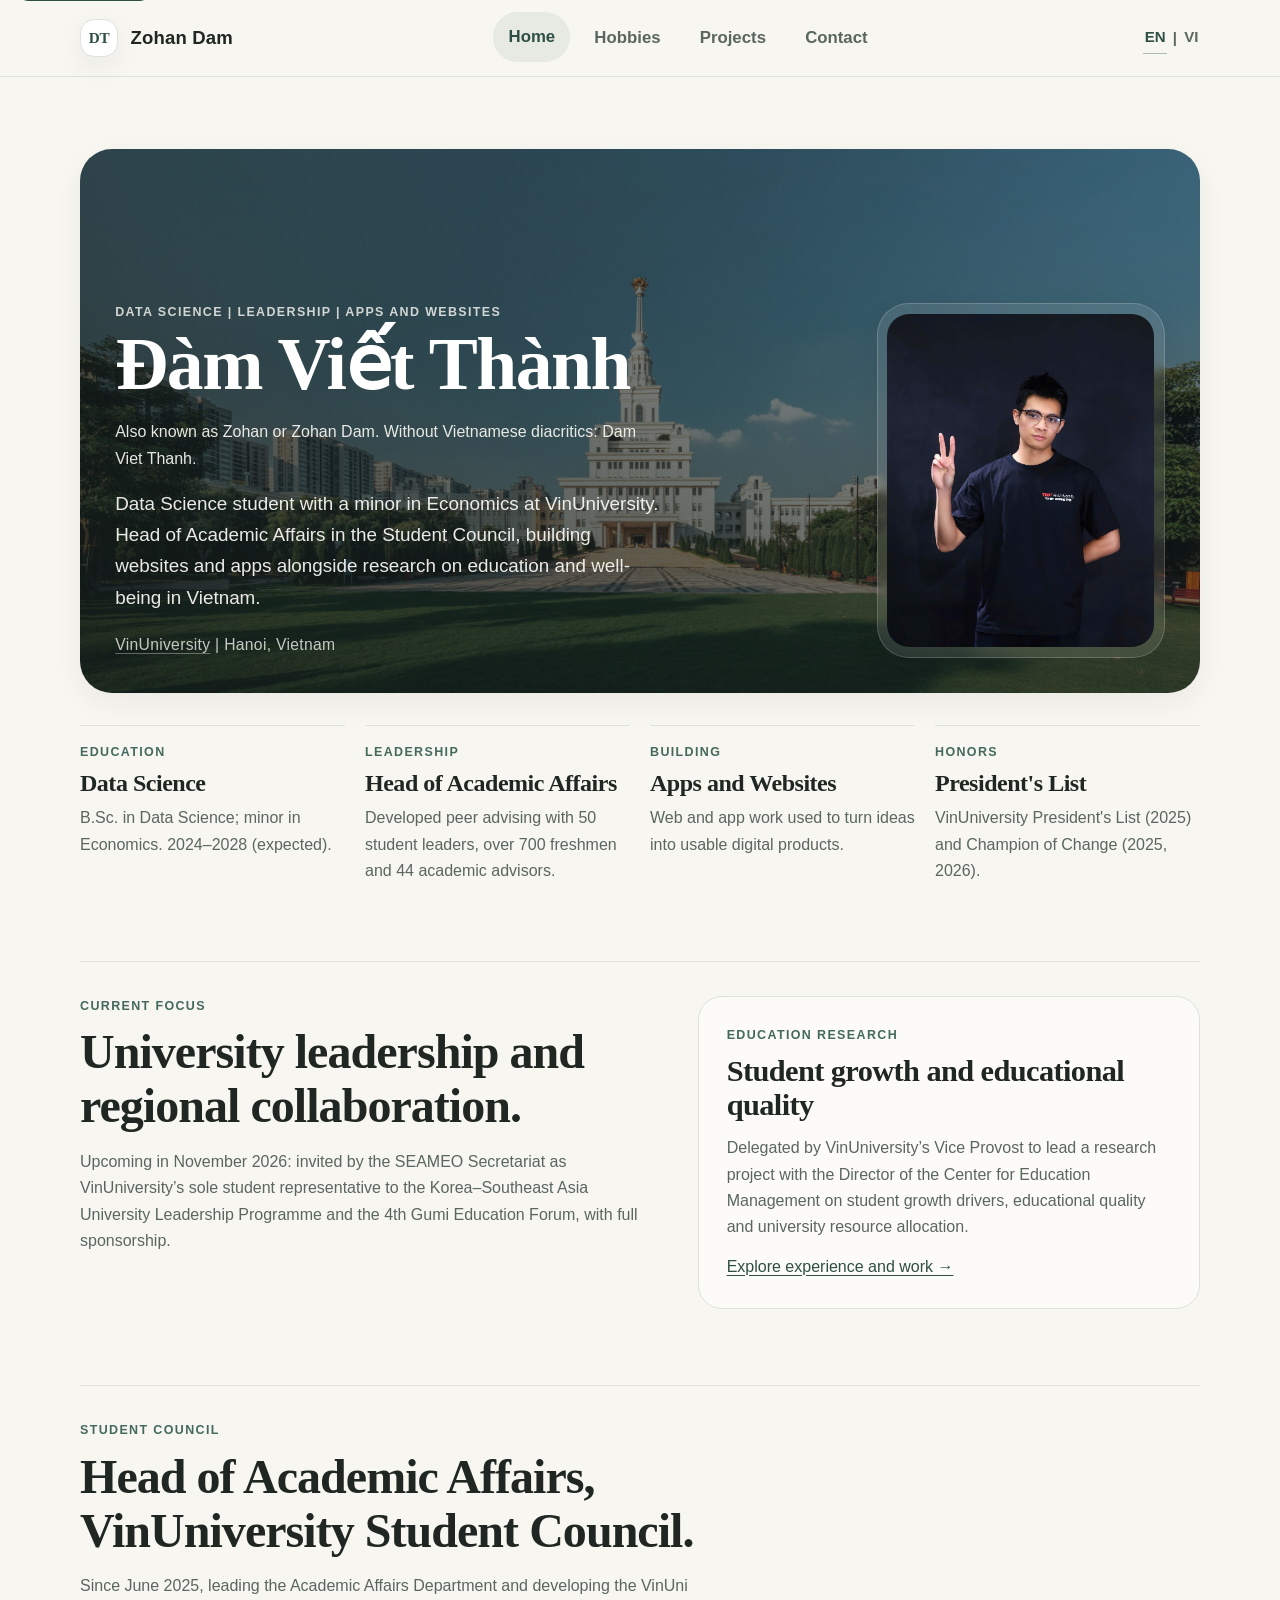
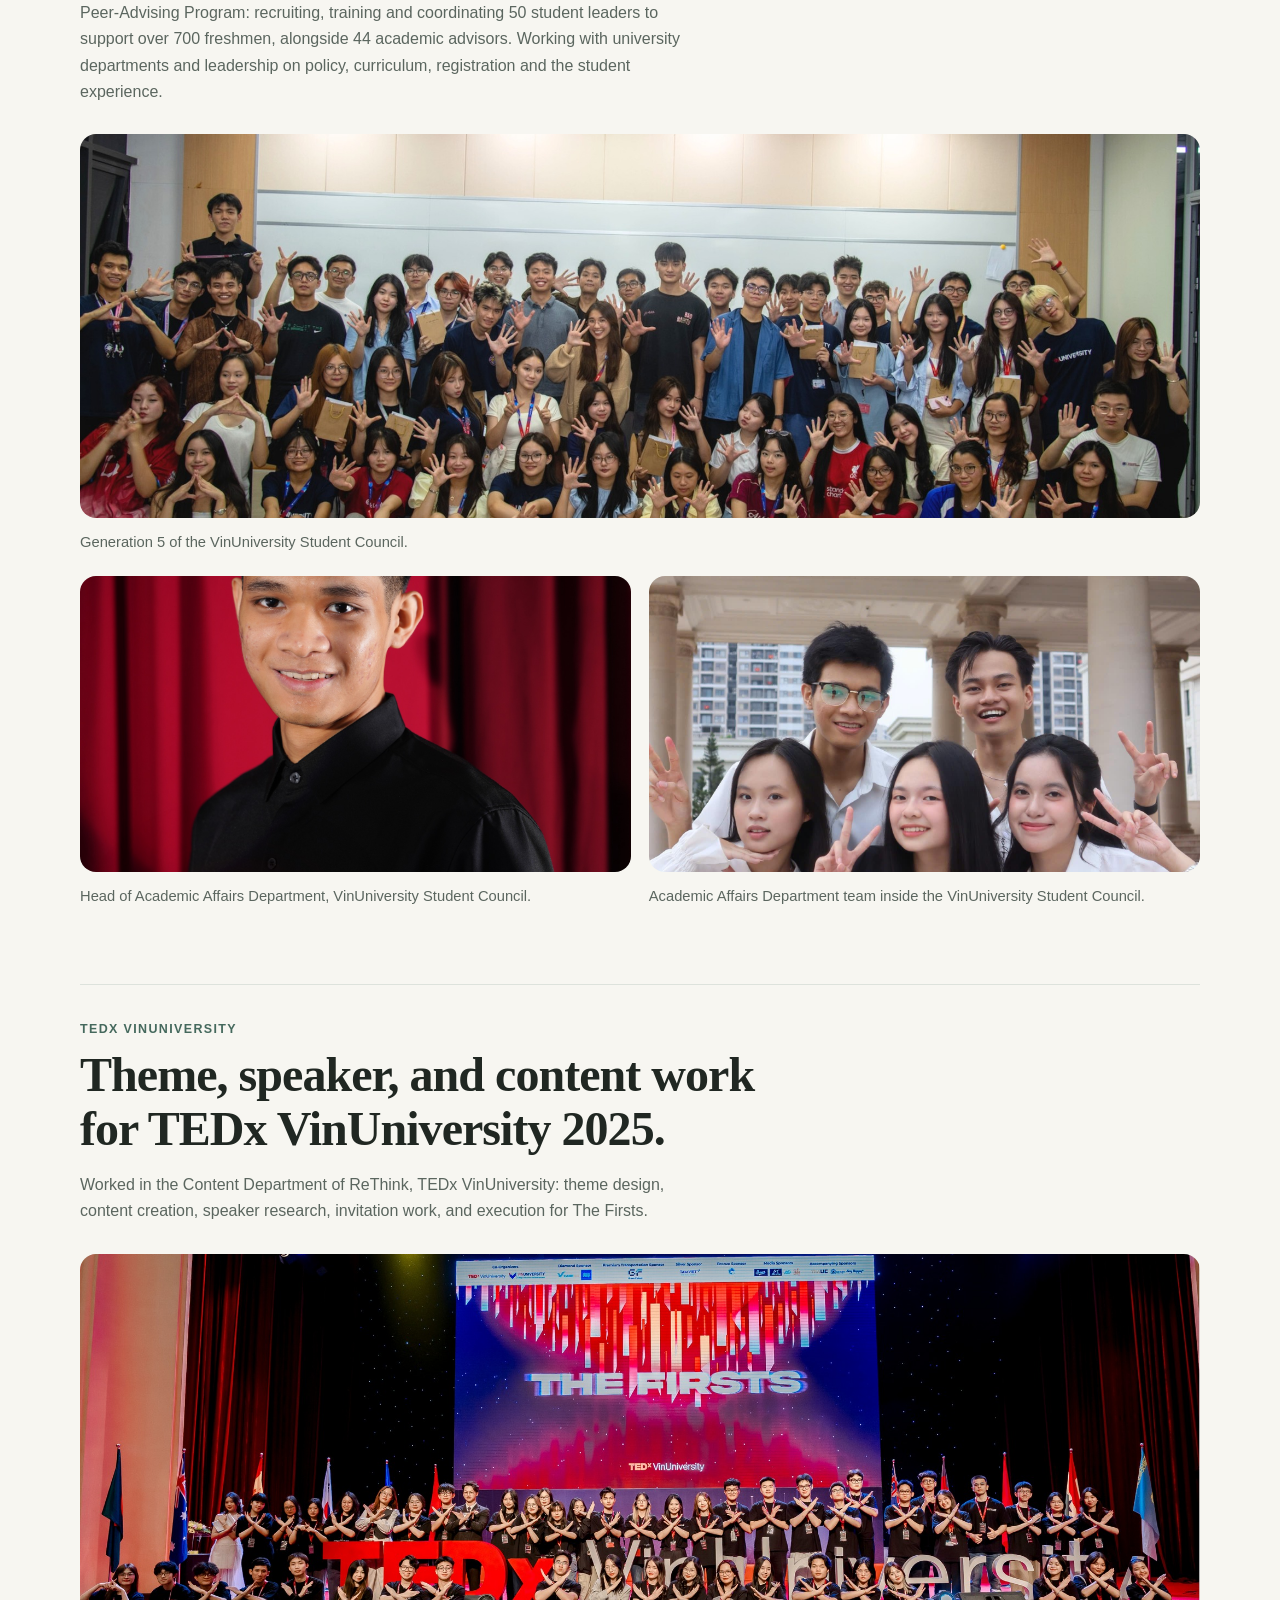
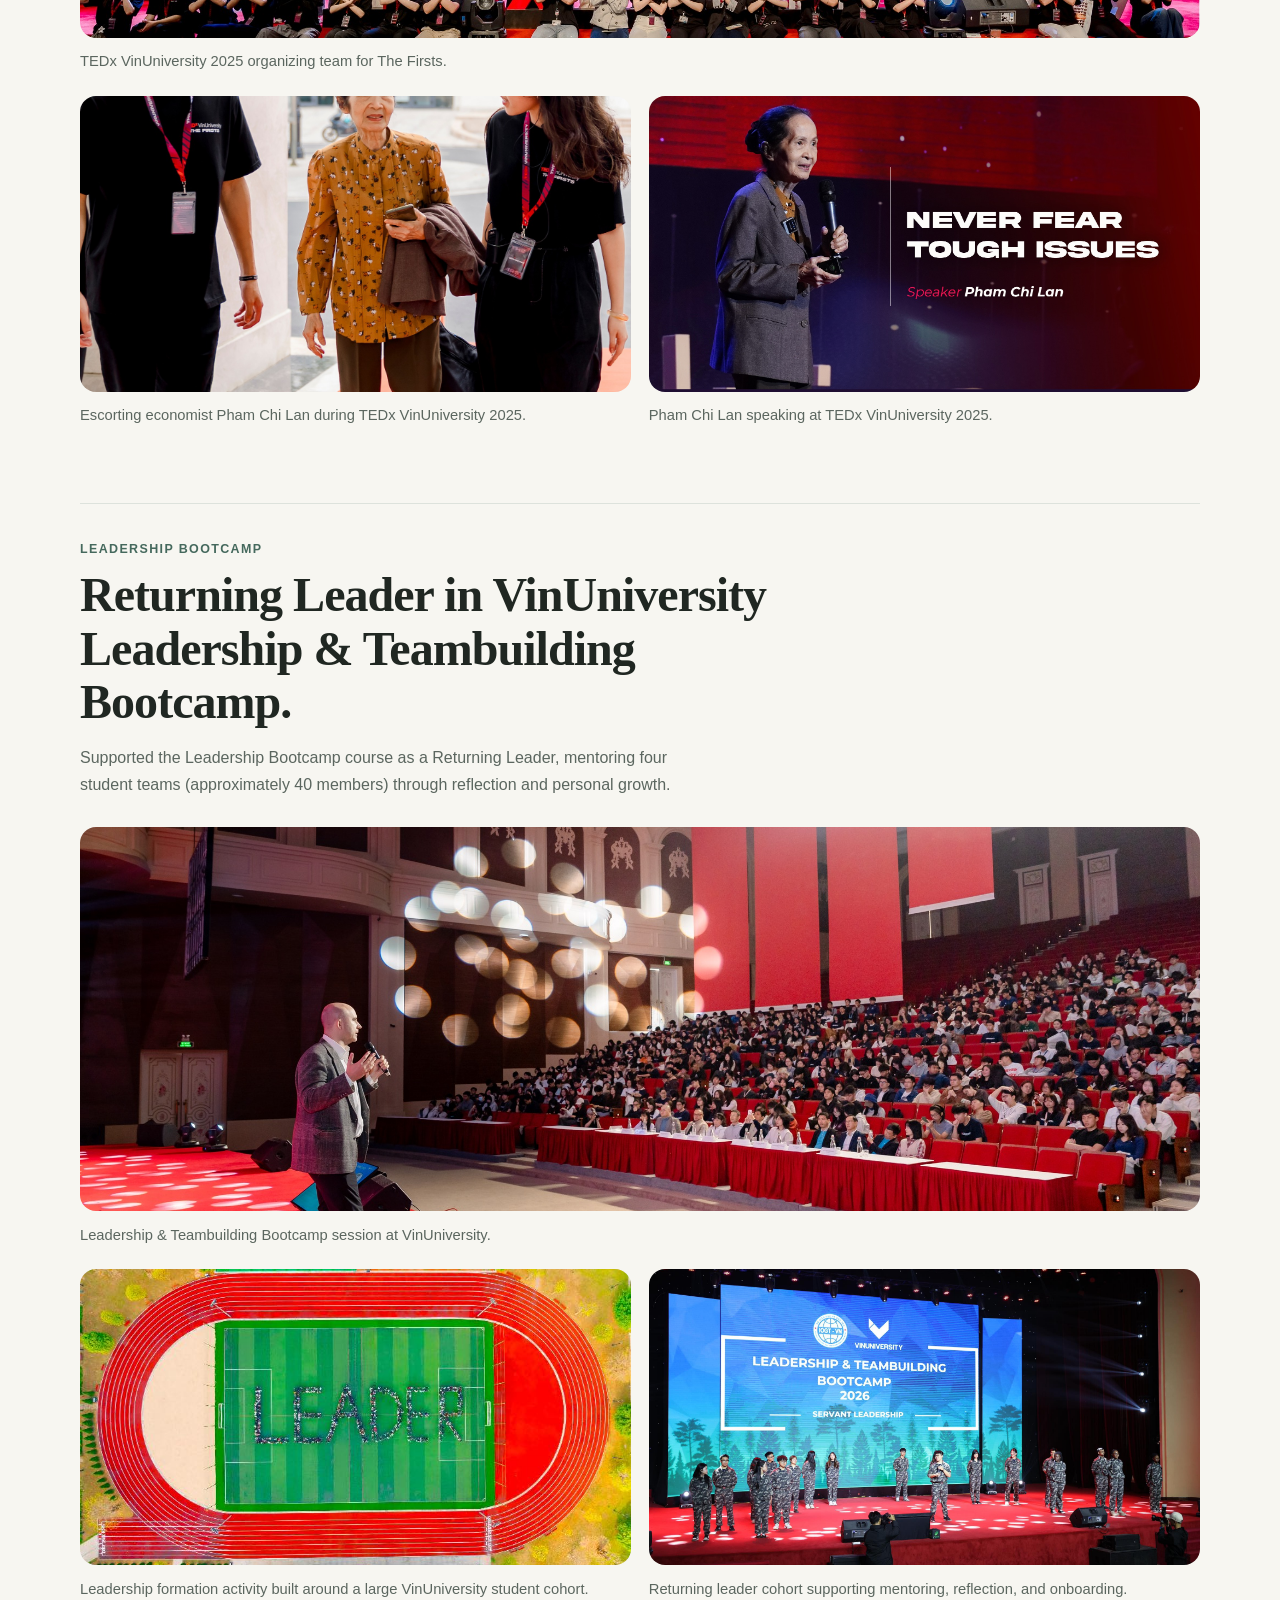
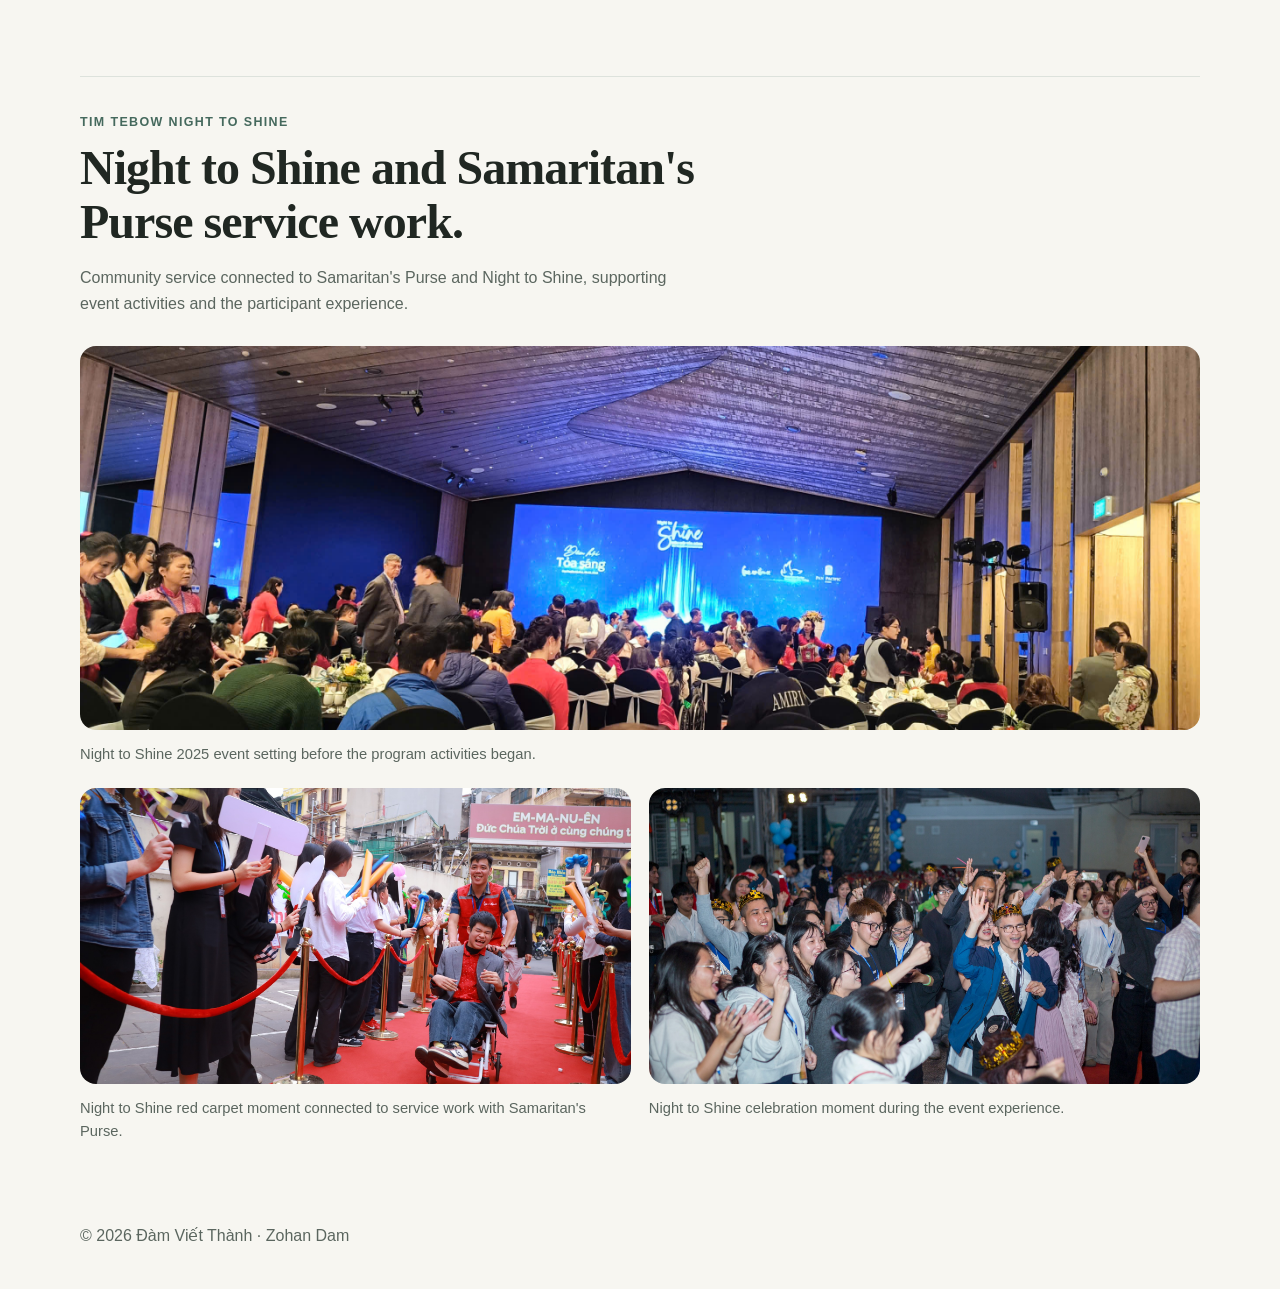
==== index.html @ bee215f2 "Remove mentorship and balance the current focus section" ====
<!DOCTYPE html>
<html lang="en">
<head>
  <meta charset="UTF-8">
  <meta name="viewport" content="width=device-width, initial-scale=1.0">
  <title>Đàm Viết Thành (Zohan Dam)</title>
  <meta name="description" content="Đàm Viết Thành (Dam Viet Thanh), also known as Zohan or Zohan Dam. Data Science student and Head of Academic Affairs at VinUniversity, Hanoi.">
  <meta name="theme-color" content="#f7f6f1">
  <link rel="canonical" href="https://damthanh.com/">
  <link rel="alternate" hreflang="en" href="https://damthanh.com/">
  <link rel="alternate" hreflang="vi" href="https://damthanh.com/index-vi.html">
  <link rel="alternate" hreflang="x-default" href="https://damthanh.com/">
  <meta property="og:type" content="website">
  <meta property="og:site_name" content="Đàm Viết Thành (Zohan Dam)">
  <meta property="og:title" content="Đàm Viết Thành (Zohan Dam)">
  <meta property="og:description" content="Đàm Viết Thành (Dam Viet Thanh), also known as Zohan or Zohan Dam. Data Science student and Head of Academic Affairs at VinUniversity, Hanoi.">
  <meta property="og:url" content="https://damthanh.com/">
  <meta property="og:locale" content="en_US">
  <meta property="og:locale:alternate" content="vi_VN">
  <meta property="og:image" content="https://damthanh.com/images/profile.jpg">
  <meta property="og:image:alt" content="Đàm Viết Thành (Zohan Dam)">
  <meta name="twitter:card" content="summary">
  <meta name="twitter:title" content="Đàm Viết Thành (Zohan Dam)">
  <meta name="twitter:description" content="Đàm Viết Thành (Dam Viet Thanh), also known as Zohan or Zohan Dam. Data Science student and Head of Academic Affairs at VinUniversity, Hanoi.">
  <meta name="twitter:image" content="https://damthanh.com/images/profile.jpg">
  <link rel="stylesheet" href="css/style.css">
  <script type="application/ld+json">
{
  "@context": "https://schema.org",
  "@graph": [
    {
      "@type": "Person",
      "@id": "https://damthanh.com/#person",
      "name": "Đàm Viết Thành",
      "alternateName": [
        "Dam Viet Thanh",
        "Zohan",
        "Zohan Dam"
      ],
      "url": "https://damthanh.com/",
      "image": "https://damthanh.com/images/profile.jpg",
      "description": "Data Science student with a minor in Economics and Head of Academic Affairs in the VinUniversity Student Council.",
      "affiliation": {
        "@type": "CollegeOrUniversity",
        "name": "VinUniversity",
        "url": "https://vinuni.edu.vn/"
      },
      "sameAs": [
        "https://github.com/ZohanDam"
      ]
    },
    {
      "@type": "WebSite",
      "@id": "https://damthanh.com/#website",
      "url": "https://damthanh.com/",
      "name": "Đàm Viết Thành",
      "alternateName": [
        "Zohan Dam",
        "Zohan",
        "Dam Viet Thanh"
      ],
      "inLanguage": [
        "en",
        "vi"
      ],
      "publisher": {
        "@id": "https://damthanh.com/#person"
      }
    },
    {
      "@type": "ProfilePage",
      "@id": "https://damthanh.com/#profile",
      "url": "https://damthanh.com/",
      "name": "Đàm Viết Thành (Zohan Dam)",
      "inLanguage": "en",
      "isPartOf": {
        "@id": "https://damthanh.com/#website"
      },
      "mainEntity": {
        "@id": "https://damthanh.com/#person"
      }
    }
  ]
}
  </script>
</head>
<body>
  <a class="skip-link" href="#main">Skip to content</a>

  <header class="site-header">
    <nav class="nav" aria-label="Primary">
      <a class="brand" href="index.html" aria-label="Đàm Viết Thành home">
        <span class="brand-mark">DT</span>
        <span class="brand-text">Zohan Dam</span>
      </a>

      <button class="nav-toggle" type="button" aria-expanded="false" aria-controls="nav-links">
        Menu
      </button>

      <div class="nav-links" id="nav-links">
        <a href="index.html">Home</a>
        <a href="hobbies.html">Hobbies</a>
        <a href="projects.html">Projects</a>
        <a href="contact.html">Contact</a>
      </div>

      <div class="nav-lang" aria-label="Language switch">
        <a class="is-active" href="index.html" aria-current="page">EN</a>
        <span>|</span>
        <a href="index-vi.html">VI</a>
      </div>
    </nav>
  </header>

  <main id="main" class="page-shell">
    <section class="hero hero-stage reveal">
      <div class="hero-panel">
        <p class="eyebrow">Data Science | Leadership | Apps and Websites</p>
        <h1>Đàm Viết Thành</h1>
        <p class="hero-alias">Also known as Zohan or Zohan Dam. Without Vietnamese diacritics: Dam Viet Thanh.</p>
        <p class="hero-subtitle">
          Data Science student with a minor in Economics at VinUniversity.
          Head of Academic Affairs in the Student Council, building websites
          and apps alongside research on education and well-being in Vietnam.
        </p>
        <p class="hero-meta"><a href="https://vinuni.edu.vn/vi/trang-chu/" target="_blank" rel="noopener noreferrer">VinUniversity</a> | Hanoi, Vietnam</p>
      </div>

      <div class="hero-aside">
        <figure class="portrait-frame portrait-frame-hero">
          <img src="images/profile.jpg" alt="Portrait of Đàm Viết Thành in front of a dark background.">
        </figure>
      </div>
    </section>

    <section class="summary-strip reveal" aria-label="Profile summary">
      <article class="summary-item">
        <p class="card-label">Education</p>
        <h2>Data Science</h2>
        <p>B.Sc. in Data Science; minor in Economics. 2024–2028 (expected).</p>
      </article>

      <article class="summary-item">
        <p class="card-label">Leadership</p>
        <h2>Head of Academic Affairs</h2>
        <p>Developed peer advising with 50 student leaders, over 700 freshmen and 44 academic advisors.</p>
      </article>

      <article class="summary-item">
        <p class="card-label">Building</p>
        <h2>Apps and Websites</h2>
        <p>Web and app work used to turn ideas into usable digital products.</p>
      </article>

      <article class="summary-item">
        <p class="card-label">Honors</p>
        <h2>President's List</h2>
        <p>VinUniversity President's List (2025) and Champion of Change (2025, 2026).</p>
      </article>
    </section>


    <section class="story-section focus-section reveal" aria-labelledby="current-focus">
      <div class="section-heading">
        <p class="eyebrow">Current focus</p>
        <h2 id="current-focus">University leadership and regional collaboration.</h2>
        <p class="section-copy">Upcoming in November 2026: invited by the SEAMEO Secretariat as VinUniversity’s sole student representative to the Korea–Southeast Asia University Leadership Programme and the 4th Gumi Education Forum, with full sponsorship.</p>
      </div>
      <article class="detail-card focus-research">
        <p class="card-label">Education research</p>
        <h3>Student growth and educational quality</h3>
        <p>Delegated by VinUniversity’s Vice Provost to lead a research project with the Director of the Center for Education Management on student growth drivers, educational quality and university resource allocation.</p>
        <p><a class="text-link" href="projects.html">Explore experience and work →</a></p>
      </article>
    </section>

    <section class="story-section story-section-student-council reveal">
      <div class="section-heading">
        <p class="eyebrow">Student Council</p>
        <h2>Head of Academic Affairs, VinUniversity Student Council.</h2>
        <p class="section-copy">
          Since June 2025, leading the Academic Affairs Department and developing
          the VinUni Peer-Advising Program: recruiting, training and coordinating
          50 student leaders to support over 700 freshmen, alongside 44 academic
          advisors. Working with university departments and leadership on policy,
          curriculum, registration and the student experience.
        </p>
      </div>

      <div class="media-grid">
        <figure class="media-card media-card-wide">
          <img src="images/full-sc.jpg" alt="VinUniversity Student Council group photo.">
          <figcaption>Generation 5 of the VinUniversity Student Council.</figcaption>
        </figure>

        <figure class="media-card">
          <img src="images/head-of-aa.jpg" alt="Portrait of Đàm Viết Thành as Head of Academic Affairs.">
          <figcaption>Head of Academic Affairs Department, VinUniversity Student Council.</figcaption>
        </figure>

        <figure class="media-card">
          <img src="images/aad-full-dept.jfif" alt="Academic Affairs Department group photo.">
          <figcaption>Academic Affairs Department team inside the VinUniversity Student Council.</figcaption>
        </figure>
      </div>
    </section>

    <section class="story-section story-section-tedx reveal">
      <div class="section-heading">
        <p class="eyebrow">TEDx VinUniversity</p>
        <h2>Theme, speaker, and content work for TEDx VinUniversity 2025.</h2>
        <p class="section-copy">
          Worked in the Content Department of ReThink, TEDx VinUniversity:
          theme design, content creation, speaker research, invitation work,
          and execution for The Firsts.
        </p>
      </div>

      <div class="media-grid">
        <figure class="media-card media-card-wide">
          <img src="images/full-tedx.jpg" alt="TEDx VinUniversity team on stage.">
          <figcaption>TEDx VinUniversity 2025 organizing team for The Firsts.</figcaption>
        </figure>

        <figure class="media-card media-card-tall">
          <img src="images/escort-pham-chi-lan.jpg" alt="Đàm Viết Thành escorting Madam Pham Chi Lan at TEDx VinUniversity.">
          <figcaption>Escorting economist Pham Chi Lan during TEDx VinUniversity 2025.</figcaption>
        </figure>

        <figure class="media-card">
          <img src="images/pham-chi-lan-stage.jpg" alt="Pham Chi Lan speaking on the TEDx VinUniversity stage.">
          <figcaption>Pham Chi Lan speaking at TEDx VinUniversity 2025.</figcaption>
        </figure>
      </div>
    </section>

    <section class="story-section story-section-bootcamp reveal">
      <div class="section-heading">
        <p class="eyebrow">Leadership Bootcamp</p>
        <h2>Returning Leader in VinUniversity Leadership &amp; Teambuilding Bootcamp.</h2>
        <p class="section-copy">
          Supported the Leadership Bootcamp course as a Returning Leader,
          mentoring four student teams (approximately 40 members) through reflection and personal growth.
        </p>
      </div>

      <div class="media-grid">
        <figure class="media-card media-card-wide">
          <img src="images/leadership-bootcamp-auditorium.jpg" alt="Leadership Bootcamp auditorium session at VinUniversity.">
          <figcaption>Leadership &amp; Teambuilding Bootcamp session at VinUniversity.</figcaption>
        </figure>

        <figure class="media-card">
          <img src="images/leader-700-students.jpg" alt="Aerial image spelling leader on a field.">
          <figcaption>Leadership formation activity built around a large VinUniversity student cohort.</figcaption>
        </figure>

        <figure class="media-card">
          <img src="images/full-leader-ambassadors.jpg" alt="Leader ambassadors group photo.">
          <figcaption>Returning leader cohort supporting mentoring, reflection, and onboarding.</figcaption>
        </figure>
      </div>
    </section>

    <section class="story-section story-section-night-to-shine reveal">
      <div class="section-heading">
        <p class="eyebrow">Tim Tebow Night to Shine</p>
        <h2>Night to Shine and Samaritan's Purse service work.</h2>
        <p class="section-copy">
          Community service connected to Samaritan's Purse and Night to Shine,
          supporting event activities and the participant experience.
        </p>
      </div>

      <div class="media-grid">
        <figure class="media-card media-card-wide">
          <img src="images/night-to-shine-2025.jpg" alt="Night to Shine 2025 event hall and audience.">
          <figcaption>Night to Shine 2025 event setting before the program activities began.</figcaption>
        </figure>

        <figure class="media-card">
          <img src="images/night-to-shine-red-carpet.jpg" alt="Night to Shine red carpet moment.">
          <figcaption>Night to Shine red carpet moment connected to service work with Samaritan's Purse.</figcaption>
        </figure>

        <figure class="media-card">
          <img src="images/night-to-shine-dancing.jpg" alt="Night to Shine dancing moment.">
          <figcaption>Night to Shine celebration moment during the event experience.</figcaption>
        </figure>
      </div>
    </section>
  </main>

  <footer class="site-footer">
    <p>&copy; <span id="year"></span> Đàm Viết Thành · Zohan Dam</p>
  </footer>

  <script src="js/script.js"></script>
</body>
</html>
---- css/style.css ----
:root {
  --bg: #f7f6f1;
  --surface: #fcfbf7;
  --surface-strong: #ffffff;
  --text: #202722;
  --muted: #5b665f;
  --line: #dde2dc;
  --accent: #45695d;
  --accent-strong: #2f4f45;
  --shadow: 0 10px 28px rgba(26, 39, 33, 0.06);
  --radius: 1.1rem;
  --radius-large: 1.5rem;
  --max-width: 1120px;
}

*,
*::before,
*::after {
  box-sizing: border-box;
}

html {
  scroll-behavior: smooth;
}

body {
  margin: 0;
  background: var(--bg);
  color: var(--text);
  font-family: "Segoe UI", "Helvetica Neue", Arial, sans-serif;
  line-height: 1.65;
  text-rendering: optimizeLegibility;
}

img {
  display: block;
  max-width: 100%;
}

a {
  color: inherit;
  text-decoration: none;
}

button,
input,
textarea {
  font: inherit;
}

h1,
h2,
h3 {
  margin: 0;
  font-family: "Iowan Old Style", "Palatino Linotype", "Book Antiqua", Georgia, serif;
  font-weight: 600;
  letter-spacing: -0.02em;
  line-height: 1.12;
}

p {
  margin: 0;
}

.skip-link {
  position: absolute;
  top: -3rem;
  left: 1rem;
  z-index: 20;
  padding: 0.7rem 0.95rem;
  border-radius: 0.8rem;
  background: var(--accent-strong);
  color: #fff;
}

.skip-link:focus {
  top: 1rem;
}

.site-header {
  position: sticky;
  top: 0;
  z-index: 10;
  border-bottom: 1px solid rgba(221, 226, 220, 0.92);
  background: rgba(247, 246, 241, 0.92);
  backdrop-filter: blur(14px);
}

.nav {
  width: min(var(--max-width), calc(100% - 2rem));
  margin: 0 auto;
  min-height: 4.75rem;
  display: flex;
  align-items: center;
  justify-content: flex-start;
  gap: 0.75rem;
}

.brand {
  display: inline-flex;
  align-items: center;
  gap: 0.75rem;
  flex: 0 0 auto;
  min-width: 9.5rem;
}

.brand-mark {
  width: 2.4rem;
  height: 2.4rem;
  display: grid;
  place-items: center;
  border: 1px solid var(--line);
  border-radius: 0.9rem;
  background: var(--surface-strong);
  color: var(--accent-strong);
  font-family: "Iowan Old Style", Georgia, serif;
  font-size: 0.95rem;
  font-weight: 700;
  box-shadow: var(--shadow);
}

.brand-text {
  font-size: 1.16rem;
  font-weight: 650;
  letter-spacing: 0.01em;
}

.nav-toggle {
  display: none;
  padding: 0.7rem 0.95rem;
  border: 1px solid var(--line);
  border-radius: 0.9rem;
  background: var(--surface);
  color: var(--text);
}

.nav-links {
  display: flex;
  align-items: center;
  justify-content: center;
  gap: 0.55rem;
  flex: 1;
  width: 100%;
}

.nav-lang {
  display: inline-flex;
  align-items: center;
  gap: 0.35rem;
  flex: 0 0 auto;
  color: var(--muted);
  font-size: 0.94rem;
  font-weight: 600;
}

.nav-lang a {
  padding: 0.22rem 0.1rem;
  border-bottom: 1px solid transparent;
  transition: color 180ms ease, border-color 180ms ease;
}

.nav-lang a:hover,
.nav-lang a:focus-visible,
.nav-lang a.is-active {
  color: var(--accent-strong);
  border-color: rgba(69, 105, 93, 0.42);
}

.nav-links a {
  padding: 0.72rem 0.95rem;
  border-radius: 999px;
  color: var(--muted);
  font-size: 1.05rem;
  font-weight: 600;
  transition: color 180ms ease, background-color 180ms ease, transform 180ms ease;
}

.nav-links a:hover,
.nav-links a:focus-visible,
.nav-links a.is-active {
  color: var(--accent-strong);
  background: rgba(69, 105, 93, 0.09);
  transform: translateY(-1px);
}

.page-shell {
  width: min(var(--max-width), calc(100% - 2rem));
  margin: 0 auto;
  padding: 4.5rem 0 5rem;
}

.hero,
.page-intro,
.section,
.section-grid,
.detail-grid,
.project-stack,
.contact-layout {
  margin-top: 0;
}

.hero {
  max-width: 48rem;
}

.hero-stage {
  max-width: none;
  min-height: 34rem;
  display: grid;
  grid-template-columns: minmax(0, 1.15fr) minmax(220px, 0.6fr);
  align-items: end;
  gap: 2rem;
  padding: 2.2rem;
  border-radius: 2rem;
  overflow: hidden;
  background-image:
    linear-gradient(180deg, rgba(20, 29, 25, 0.24) 0%, rgba(20, 29, 25, 0.52) 100%),
    linear-gradient(90deg, rgba(20, 29, 25, 0.58) 0%, rgba(20, 29, 25, 0.34) 54%, rgba(20, 29, 25, 0.18) 100%),
    url("../images/vinuni-upfront.webp");
  background-size: cover;
  background-position: center center;
  box-shadow: var(--shadow);
}

.hero-panel {
  max-width: 38rem;
  color: #f7f7f2;
}

.hero-panel .eyebrow {
  color: rgba(247, 247, 242, 0.82);
}

.hero-stage h1 {
  color: #ffffff;
}

.hero-subtitle {
  margin-top: 1rem;
  max-width: 34rem;
  color: rgba(247, 247, 242, 0.94);
  font-size: 1.18rem;
  line-height: 1.65;
}

.hero-stage .lead {
  max-width: 32rem;
  color: rgba(247, 247, 242, 0.84);
}

.hero-meta {
  margin-top: 1.2rem;
  color: rgba(247, 247, 242, 0.78);
  font-size: 0.98rem;
  letter-spacing: 0.02em;
}

.hero-meta a {
  color: inherit;
  text-decoration: underline;
  text-decoration-color: rgba(247, 247, 242, 0.35);
  text-underline-offset: 0.16em;
}

.hero-meta a:hover,
.hero-meta a:focus-visible {
  text-decoration-color: rgba(247, 247, 242, 0.82);
}

.hero-aside {
  display: flex;
  justify-content: flex-end;
  align-items: end;
}

.portrait-frame {
  width: min(100%, 25rem);
  margin: 0;
  padding: 0.9rem;
  border: 1px solid var(--line);
  border-radius: 2rem;
  background: rgba(255, 255, 255, 0.72);
  box-shadow: var(--shadow);
}

.portrait-frame-hero {
  width: min(100%, 18rem);
  padding: 0.6rem;
  background: rgba(255, 255, 255, 0.1);
  border-color: rgba(255, 255, 255, 0.18);
  backdrop-filter: blur(6px);
}

.portrait-frame img {
  width: 100%;
  aspect-ratio: 4 / 5;
  object-fit: cover;
  object-position: center top;
  border-radius: 1.4rem;
}

.summary-strip {
  display: grid;
  grid-template-columns: repeat(auto-fit, minmax(220px, 1fr));
  gap: 1.25rem;
  margin-top: 2rem;
}

.summary-item {
  padding-top: 1rem;
  border-top: 1px solid var(--line);
}

.story-section {
  margin-top: 4.75rem;
  padding-top: 2.15rem;
  border-top: 1px solid var(--line);
}

.media-grid {
  display: grid;
  grid-template-columns: repeat(2, minmax(0, 1fr));
  gap: 1.4rem 1.1rem;
  margin-top: 1.8rem;
}

.media-card {
  grid-column: span 1;
  margin: 0;
}

.media-card-wide {
  grid-column: 1 / -1;
}

.media-card-tall {
  grid-column: span 1;
}

.media-card img {
  width: 100%;
  height: 18.5rem;
  object-fit: cover;
  object-position: center;
  border-radius: 1rem;
}

.media-card-wide img {
  height: 24rem;
}

.media-card-tall img {
  height: 18.5rem;
}

.media-card figcaption {
  padding: 0.8rem 0 0;
  color: var(--muted);
  font-size: 0.92rem;
  line-height: 1.55;
}

.summary-item h2 {
  margin-top: 0.45rem;
  font-size: clamp(1.2rem, 2vw, 1.5rem);
}

.summary-item p:last-child {
  margin-top: 0.55rem;
  color: var(--muted);
}

.eyebrow,
.card-label,
.project-type,
.project-year {
  font-size: 0.78rem;
  font-weight: 700;
  letter-spacing: 0.11em;
  text-transform: uppercase;
}

.eyebrow,
.card-label,
.project-type {
  color: var(--accent);
}

.hero h1,
.page-intro h1 {
  font-size: clamp(2.5rem, 6vw, 4.6rem);
}

.lead {
  margin-top: 1.3rem;
  max-width: 42rem;
  color: var(--muted);
  font-size: 1.08rem;
}

.button {
  display: inline-flex;
  align-items: center;
  justify-content: center;
  min-height: 3rem;
  padding: 0.8rem 1.15rem;
  border: 1px solid transparent;
  border-radius: 999px;
  background: var(--accent-strong);
  color: #fff;
  box-shadow: var(--shadow);
  transition: transform 180ms ease, opacity 180ms ease, background-color 180ms ease;
}

.button:hover,
.button:focus-visible {
  transform: translateY(-1px);
}

.button-secondary {
  border-color: var(--line);
  background: transparent;
  color: var(--text);
  box-shadow: none;
}

.section-grid,
.detail-grid,
.contact-layout {
  display: grid;
  grid-template-columns: repeat(3, minmax(0, 1fr));
  gap: 1rem;
  margin-top: 3rem;
}

.feature-card,
.detail-card,
.contact-card,
.statement-panel,
.project-card,
.contact-form {
  border: 0;
  border-top: 1px solid var(--line);
  border-radius: 0;
  background: transparent;
  box-shadow: none;
}

.feature-card,
.detail-card,
.contact-card,
.project-card {
  padding: 1.15rem 0 0;
}

.feature-card h2,
.statement-panel h2,
.detail-card h2,
.project-card h2,
.contact-card h2 {
  margin-top: 0.55rem;
  font-size: clamp(1.35rem, 3vw, 1.9rem);
}

.feature-card p:not(.card-label),
.detail-card p:not(.card-label),
.project-card p,
.contact-card p {
  margin-top: 0.8rem;
  color: var(--muted);
}

.section {
  margin-top: 3rem;
}

.section-heading {
  max-width: 44rem;
}

.section-heading h2 {
  margin-top: 0.55rem;
  font-size: clamp(1.9rem, 4vw, 3rem);
}

.section-copy {
  margin-top: 1rem;
  max-width: 38rem;
  color: var(--muted);
}

.detail-grid,
.contact-layout {
  grid-template-columns: repeat(2, minmax(0, 1fr));
}

.project-stack {
  display: grid;
  gap: 2rem;
  margin-top: 3rem;
}

.project-card {
  padding: 1.2rem 0 0;
}

.project-meta {
  display: flex;
  align-items: center;
  justify-content: space-between;
  gap: 1rem;
}

.project-year {
  color: var(--muted);
}

.contact-form {
  max-width: 42rem;
  padding: 1.2rem 0 0;
}

.form-row + .form-row {
  margin-top: 1rem;
}

.form-row label {
  display: block;
  margin-bottom: 0.45rem;
  font-weight: 600;
}

.form-row input,
.form-row textarea {
  width: 100%;
  padding: 0.9rem 1rem;
  border: 1px solid var(--line);
  border-radius: var(--radius);
  background: #fff;
  color: var(--muted);
}

.form-row input:disabled,
.form-row textarea:disabled,
.contact-form .button:disabled {
  cursor: not-allowed;
  opacity: 0.7;
}

.contact-form .button {
  margin-top: 1rem;
}

.site-footer {
  width: min(var(--max-width), calc(100% - 2rem));
  margin: 0 auto;
  padding: 0 0 2.5rem;
  color: var(--muted);
}

.reveal {
  opacity: 0;
  transform: translateY(18px);
  transition: opacity 480ms ease, transform 480ms ease;
}

.reveal.is-visible {
  opacity: 1;
  transform: translateY(0);
}

:focus-visible {
  outline: 2px solid rgba(69, 105, 93, 0.38);
  outline-offset: 3px;
}

@media (prefers-reduced-motion: reduce) {
  html {
    scroll-behavior: auto;
  }

  *,
  *::before,
  *::after {
    animation: none !important;
    transition: none !important;
  }

  .reveal {
    opacity: 1;
    transform: none;
  }
}

@media (max-width: 860px) {
  .nav {
    min-height: 4.4rem;
    flex-wrap: wrap;
    padding: 0.8rem 0;
  }

  .nav-toggle {
    display: inline-flex;
  }

  .nav-links {
    width: 100%;
    display: none;
    flex-direction: column;
    align-items: stretch;
    padding-bottom: 0.4rem;
  }

  .nav-links.is-open {
    display: flex;
  }

  .nav-links a {
    border-radius: 1rem;
  }

  .nav-lang {
    margin-left: auto;
  }

  .section-grid,
  .summary-strip,
  .media-grid,
  .detail-grid,
  .contact-layout {
    grid-template-columns: 1fr;
  }

  .media-card,
  .media-card-wide,
  .media-card-tall {
    grid-column: 1 / -1;
  }

}

@media (max-width: 640px) {
  .page-shell {
    padding-top: 3.25rem;
  }

  .hero h1,
  .page-intro h1 {
    font-size: clamp(2.2rem, 11vw, 3.4rem);
  }

  .hero-stage {
    grid-template-columns: 1fr;
    min-height: auto;
    gap: 1.5rem;
    padding: 1.35rem;
    border-radius: 1.5rem;
  }

  .hero-aside {
    justify-content: flex-start;
  }

  .portrait-frame-hero {
    width: min(100%, 12.5rem);
  }

  .lead {
    font-size: 1rem;
  }

  .feature-card,
  .detail-card,
  .contact-card,
  .project-card,
  .contact-form {
    padding: 1rem 0 0;
  }
}

/* Profile identity and CV details. */
.hero-alias {
  margin-top: 0.9rem;
  max-width: 34rem;
  color: rgba(247, 247, 242, 0.92);
  font-size: 1rem;
}

.detail-card h3 {
  margin-top: 0.55rem;
  font-size: clamp(1.35rem, 3vw, 1.9rem);
}

.focus-section {
  display: grid;
  grid-template-columns: minmax(0, 1.15fr) minmax(0, 1fr);
  align-items: start;
  gap: 2.5rem;
}

.focus-research {
  padding: 1.75rem;
  border: 1px solid var(--line);
  border-radius: var(--radius-large);
  background: var(--surface);
}

.focus-research .text-link {
  color: var(--accent-strong);
}

.text-link {
  text-decoration: underline;
  text-underline-offset: 0.2em;
}

.project-meta {
  flex-wrap: wrap;
}

.contact-card a {
  overflow-wrap: anywhere;
}

@media (max-width: 860px) {
  .focus-section {
    grid-template-columns: minmax(0, 1fr);
    gap: 1.75rem;
  }

  .nav-links {
    flex: 0 0 100%;
    order: 4;
  }
}

@media (max-width: 380px) {
  .brand {
    min-width: 0;
    gap: 0.5rem;
  }
  .brand-text {
    font-size: 1rem;
  }
  .nav-toggle {
    padding: 0.55rem 0.65rem;
  }
}
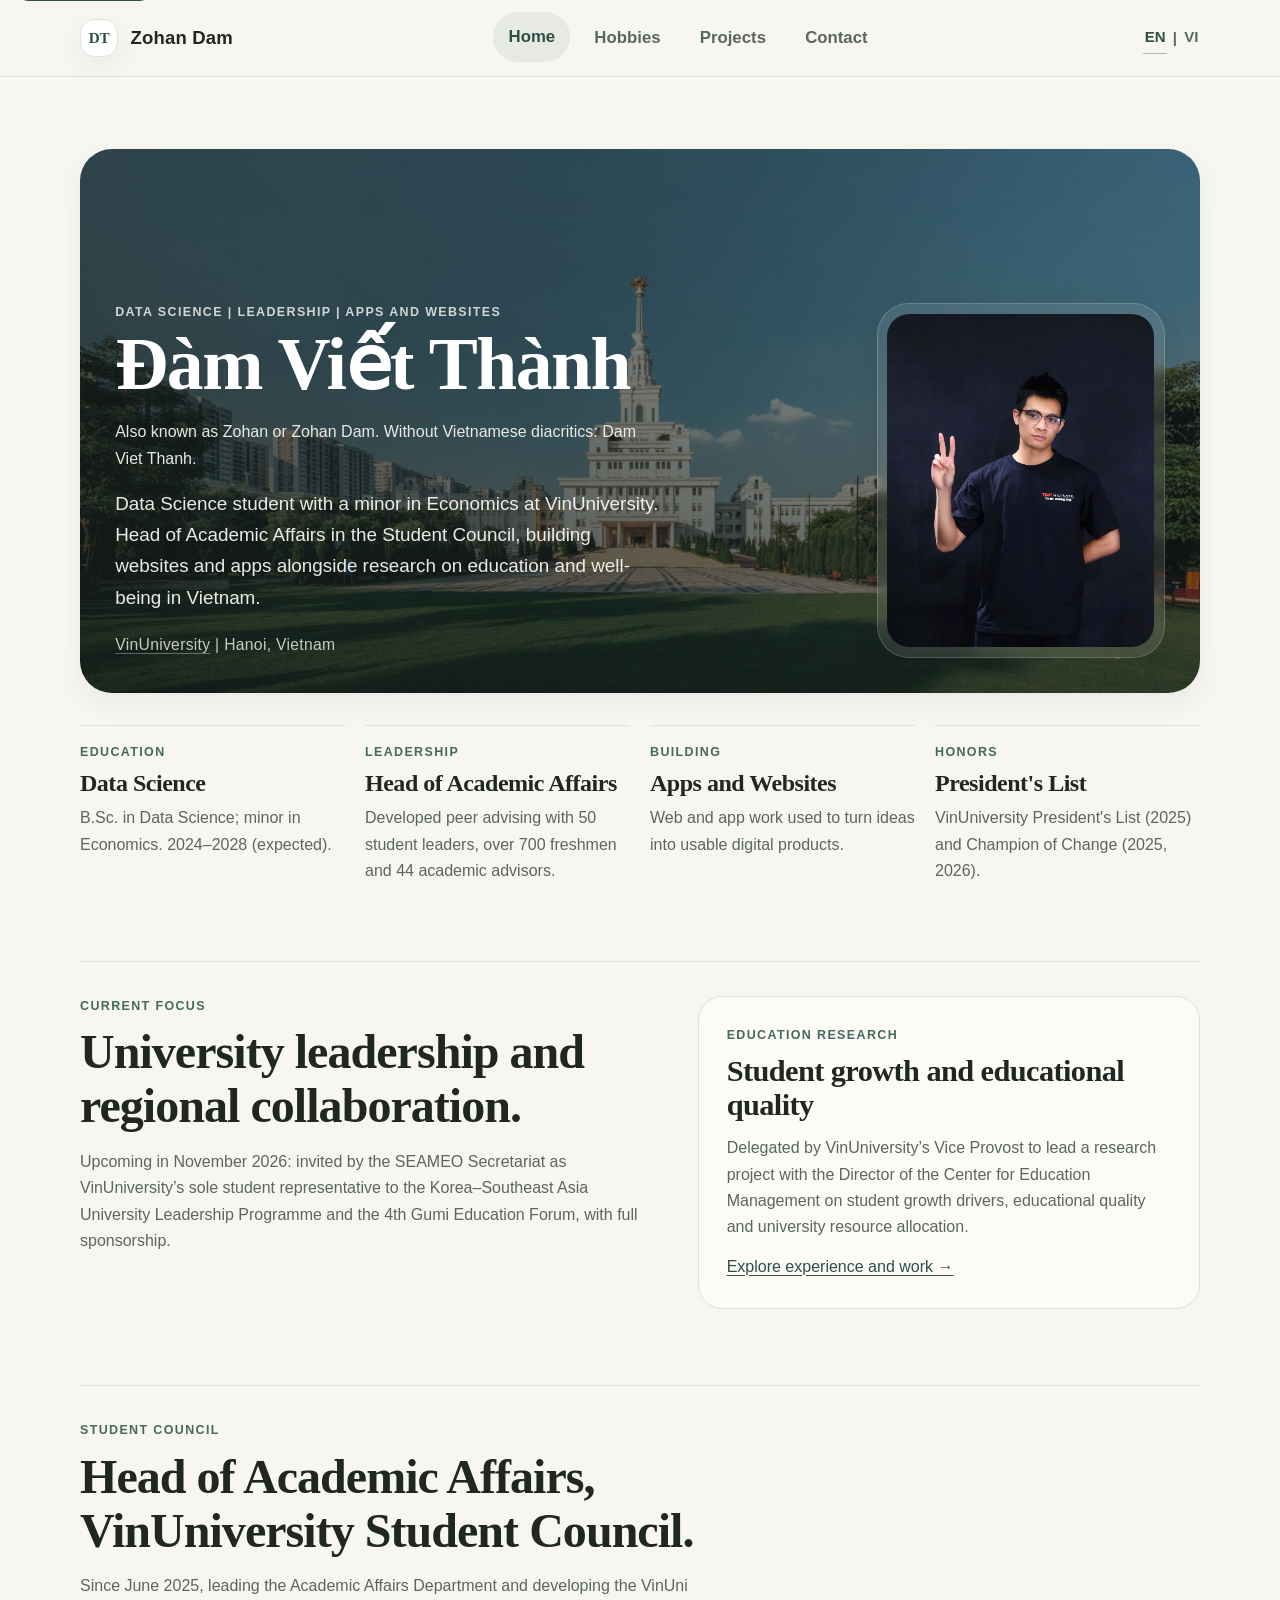
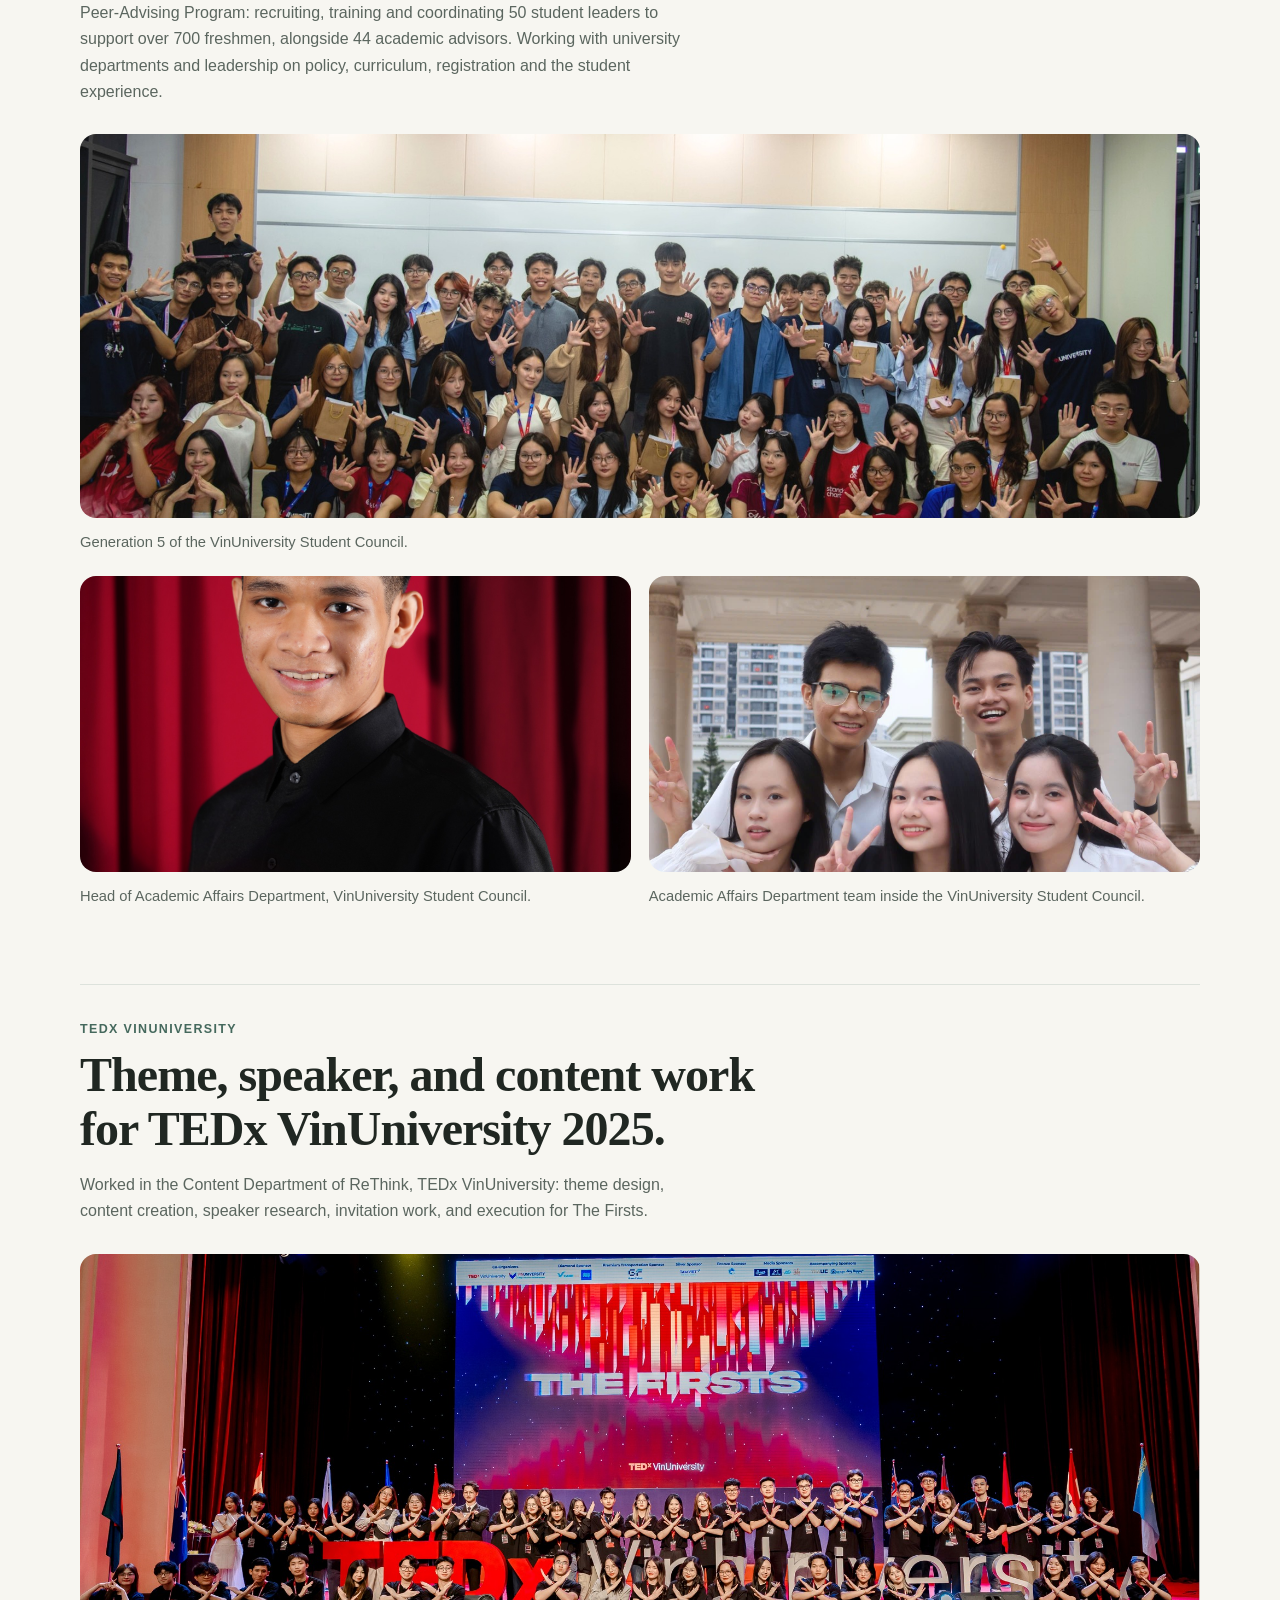
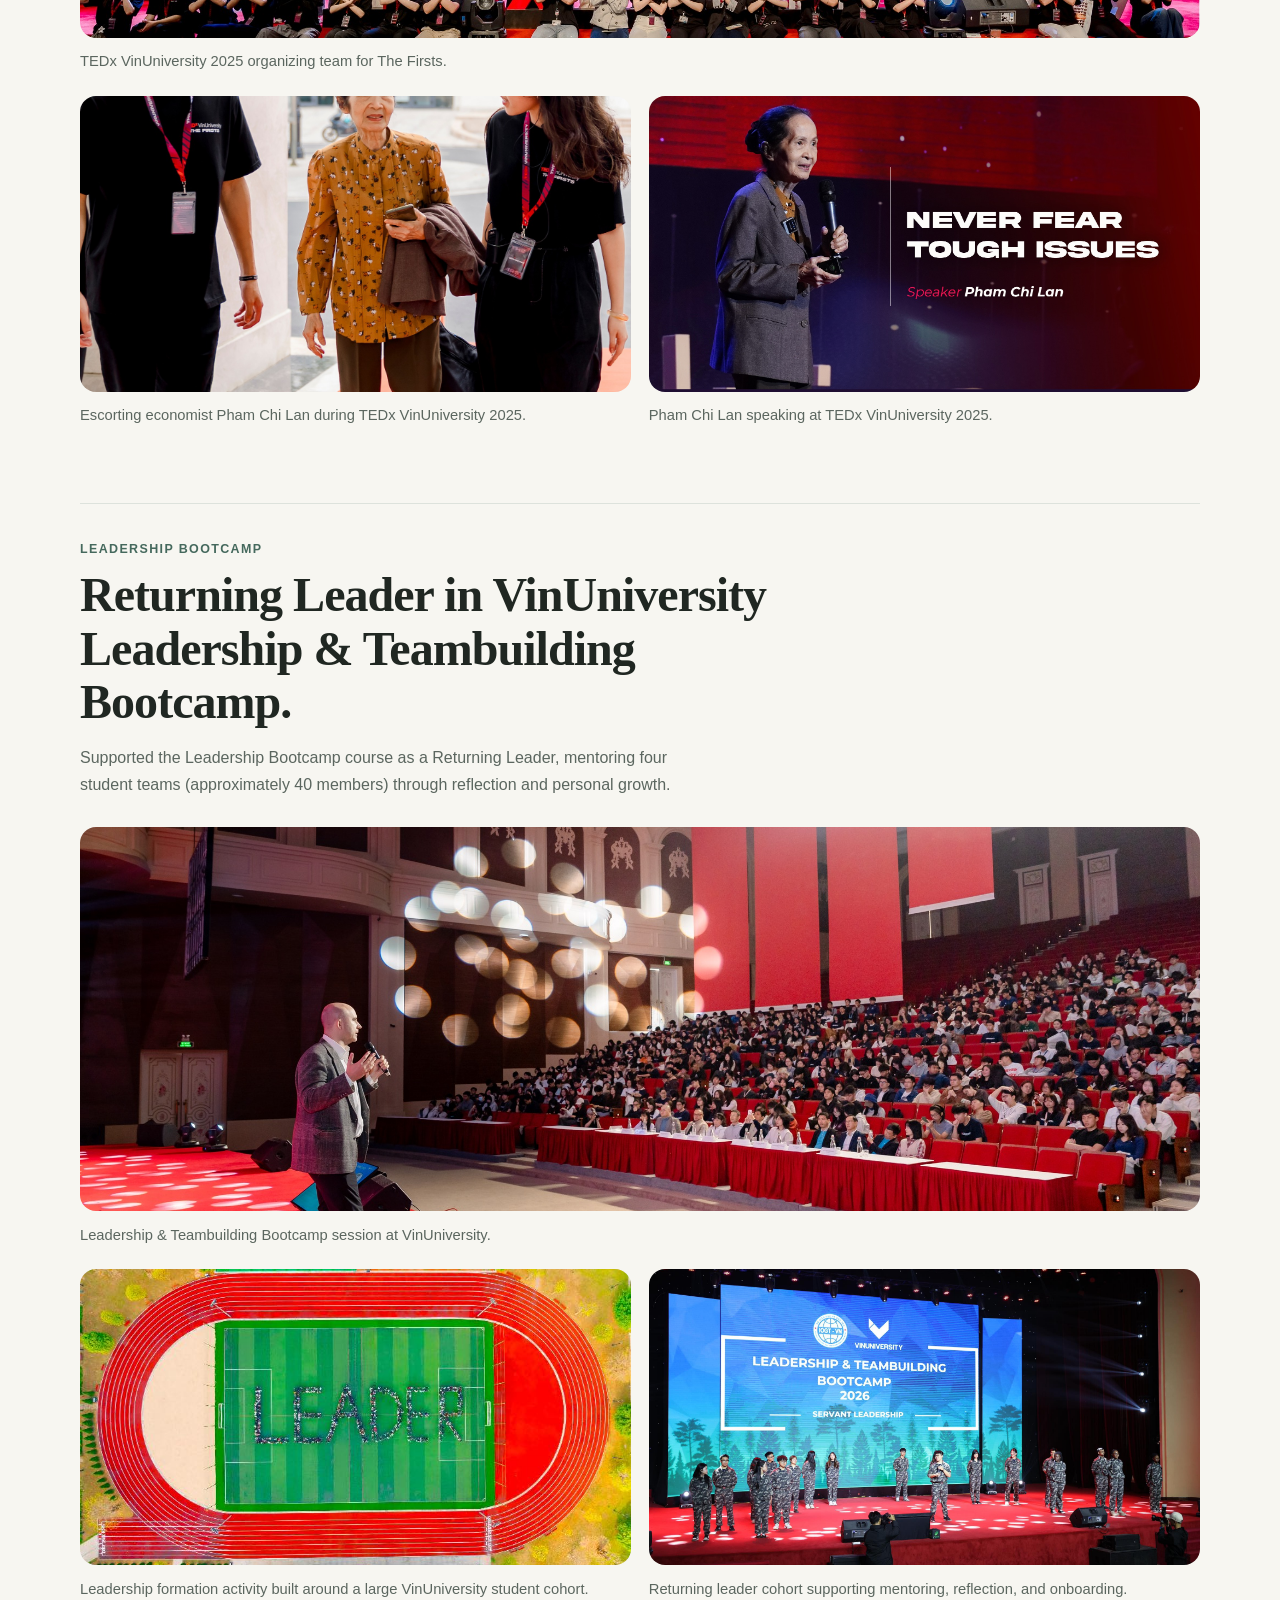
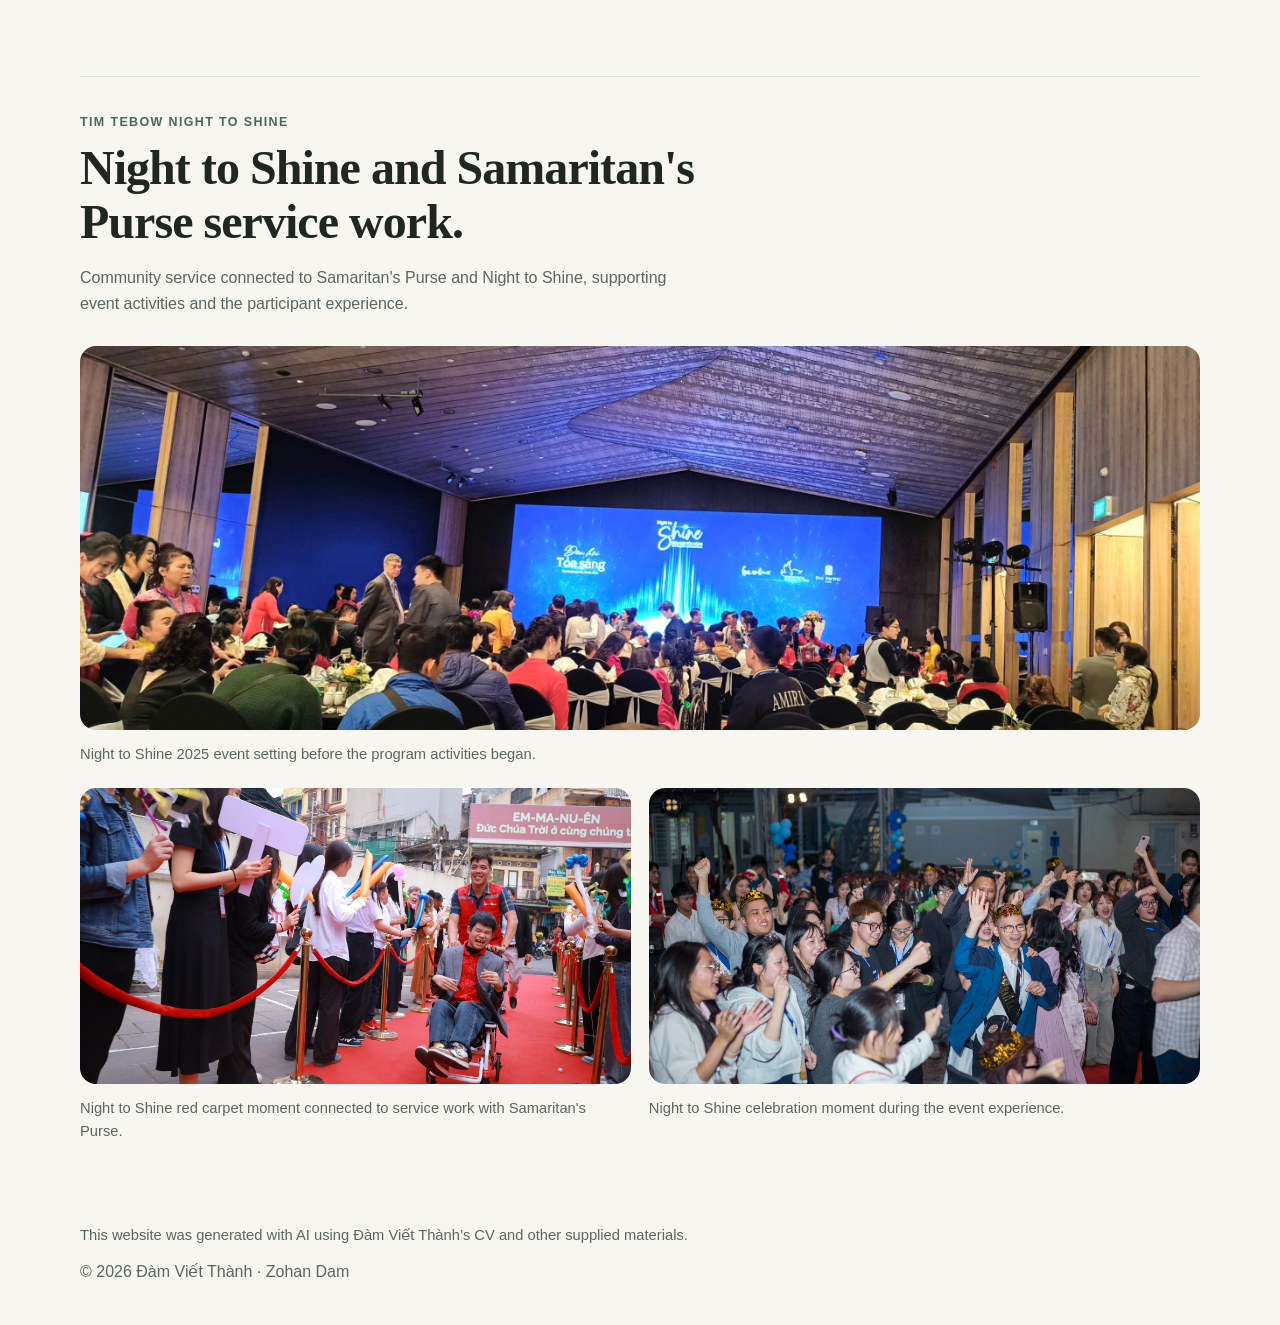
==== commit 91d23ef1: "Disclose AI generation based on supplied CV and materials" ====
--- a/index.html
+++ b/index.html
@@ -23,7 +23,7 @@
   <meta name="twitter:title" content="Đàm Viết Thành (Zohan Dam)">
   <meta name="twitter:description" content="Đàm Viết Thành (Dam Viet Thanh), also known as Zohan or Zohan Dam. Data Science student and Head of Academic Affairs at VinUniversity, Hanoi.">
   <meta name="twitter:image" content="https://damthanh.com/images/profile.jpg">
-  <link rel="stylesheet" href="css/style.css">
+  <link rel="stylesheet" href="css/style.css?v=20261103-disclosure">
   <script type="application/ld+json">
 {
   "@context": "https://schema.org",
@@ -293,6 +293,7 @@
   </main>
 
   <footer class="site-footer">
+    <p class="site-disclosure">This website was generated with AI using Đàm Viết Thành’s CV and other supplied materials.</p>
     <p>&copy; <span id="year"></span> Đàm Viết Thành · Zohan Dam</p>
   </footer>
 
--- a/css/style.css
+++ b/css/style.css
@@ -746,3 +746,9 @@
     padding: 0.55rem 0.65rem;
   }
 }
+
+.site-disclosure {
+  max-width: 48rem;
+  margin-bottom: 0.75rem;
+  font-size: 0.92rem;
+}
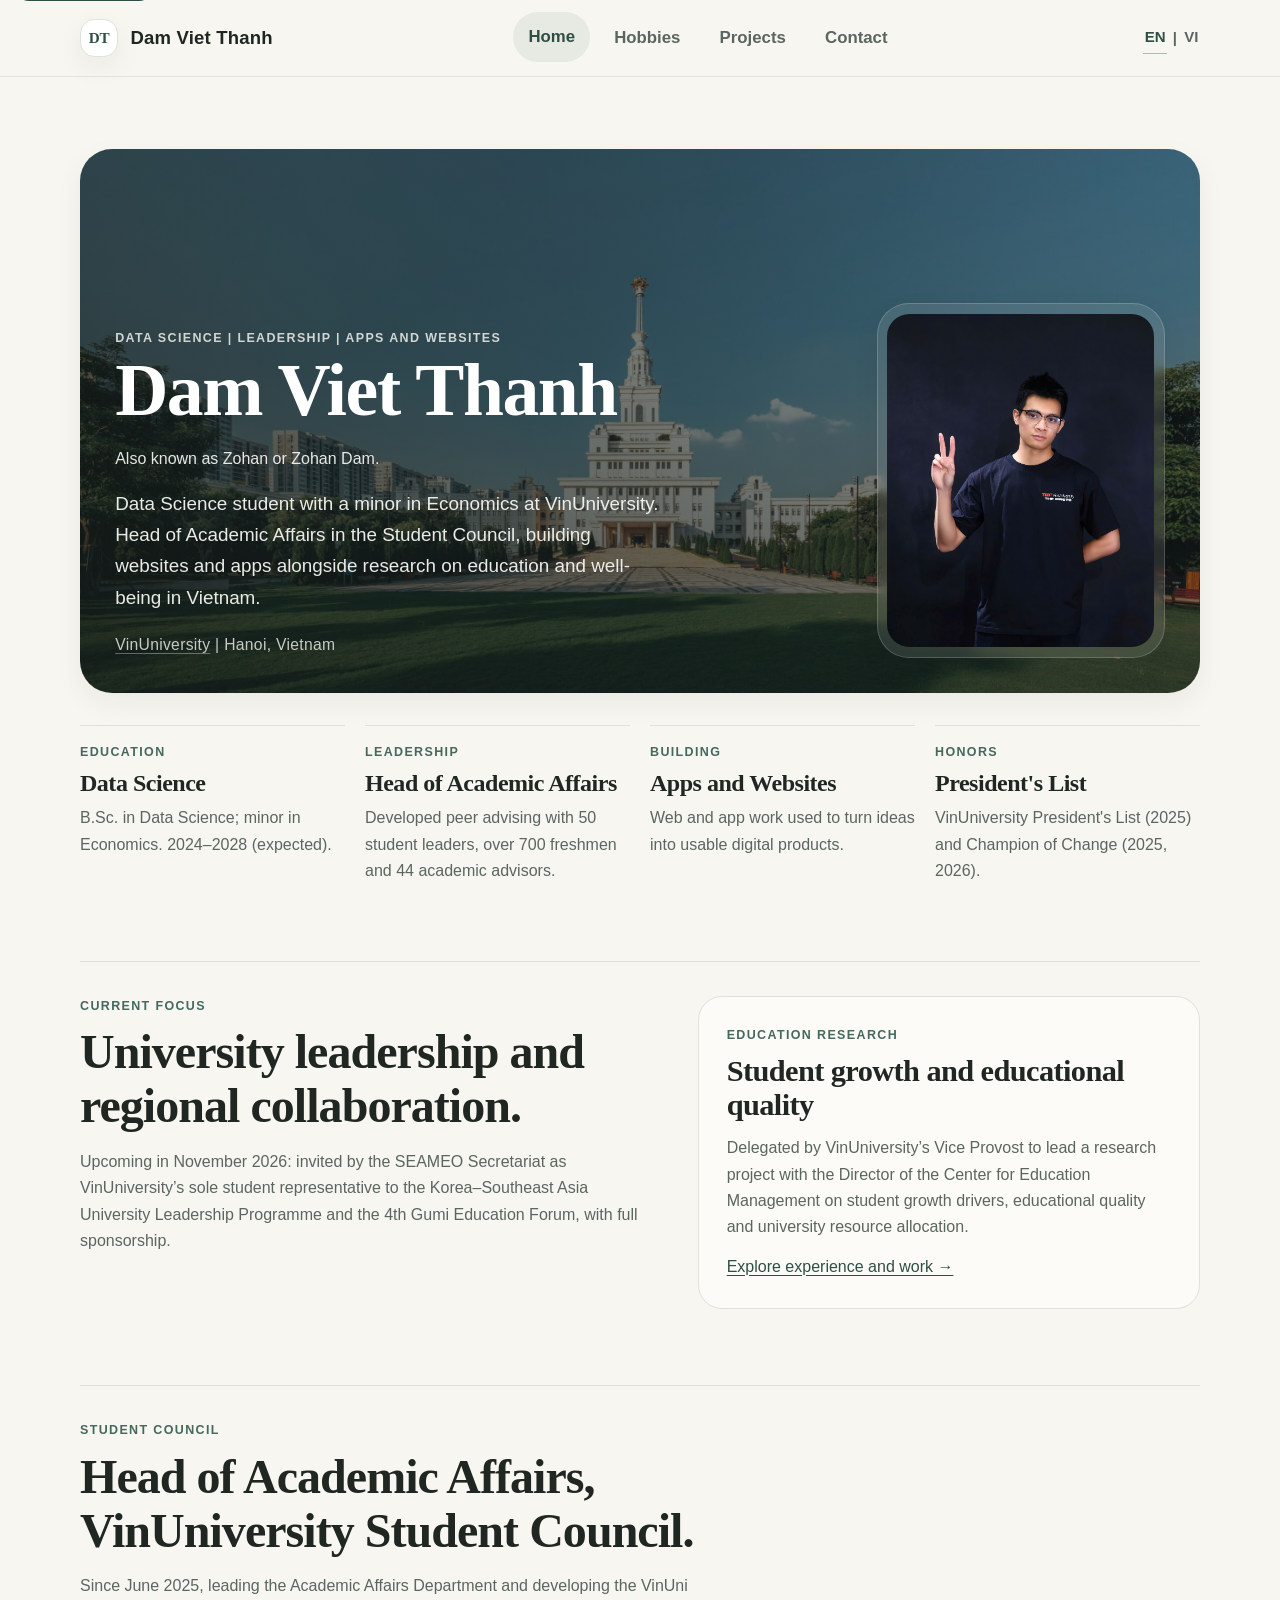
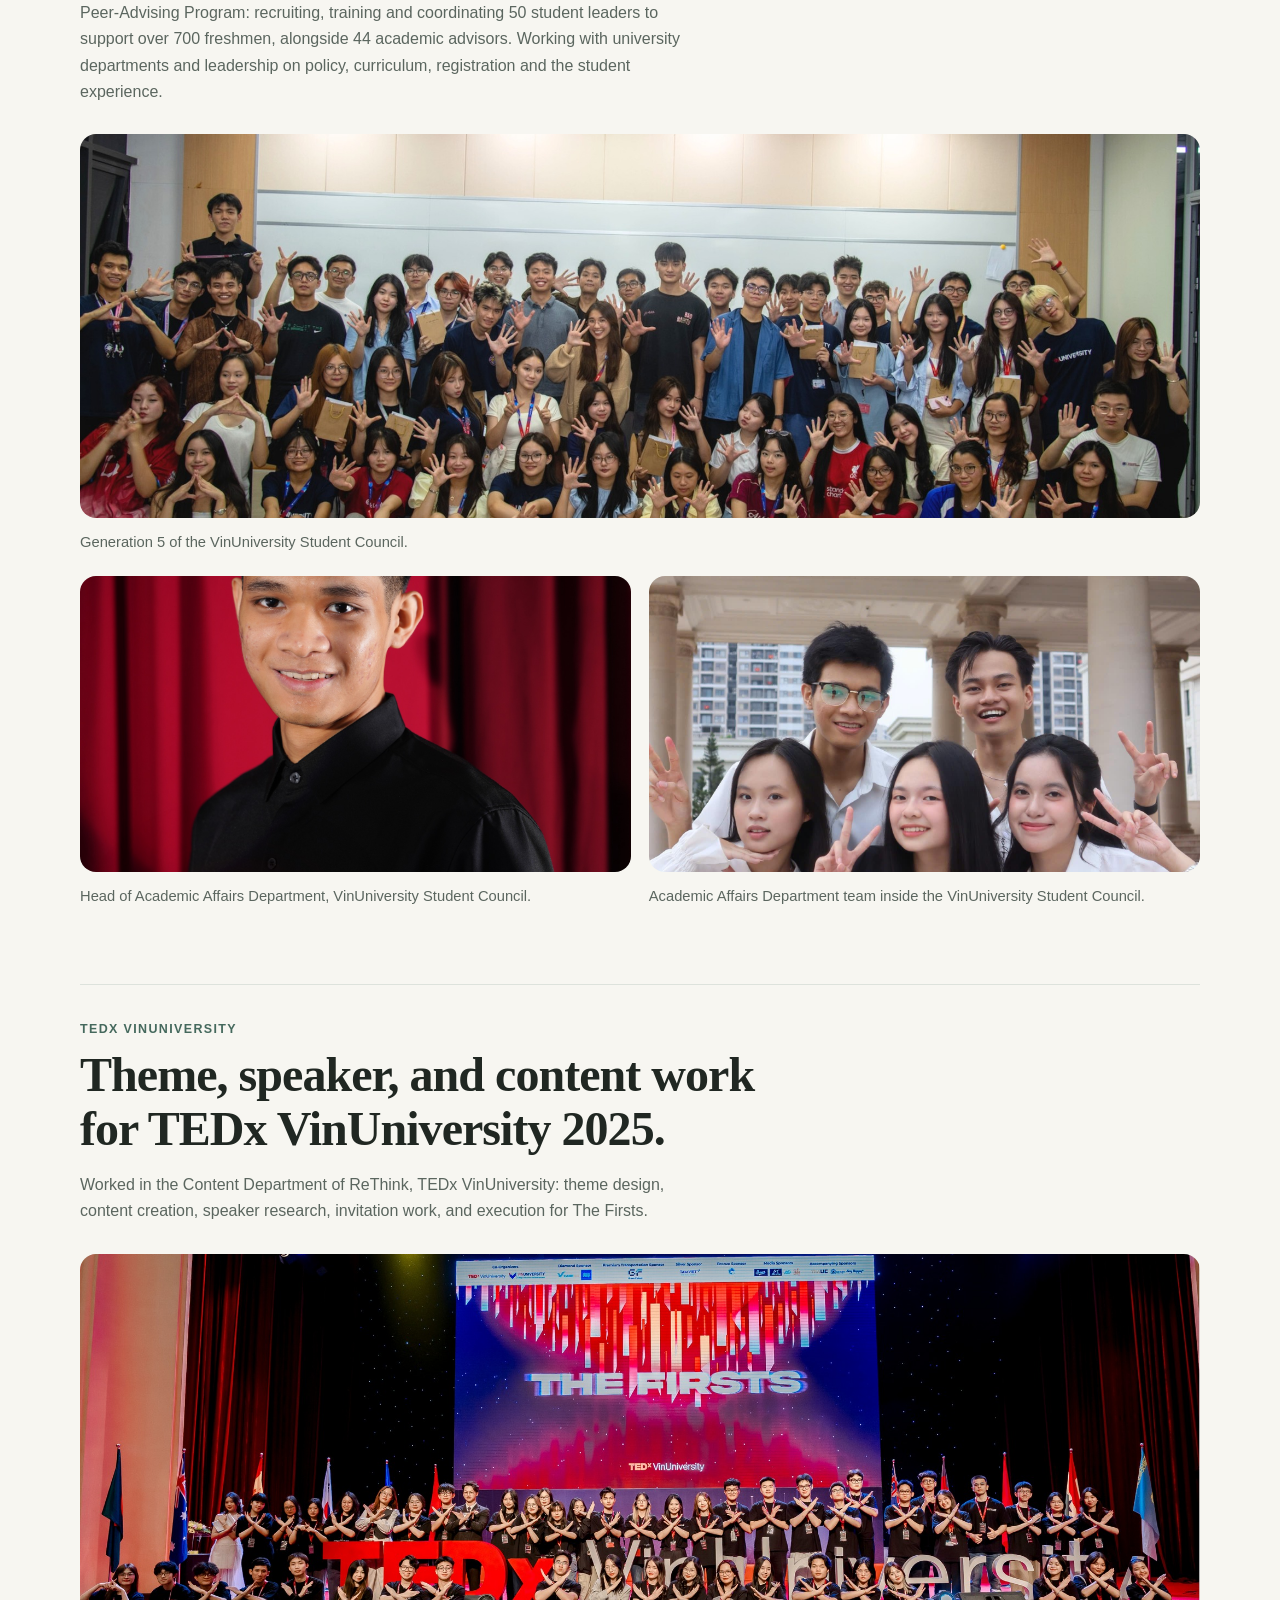
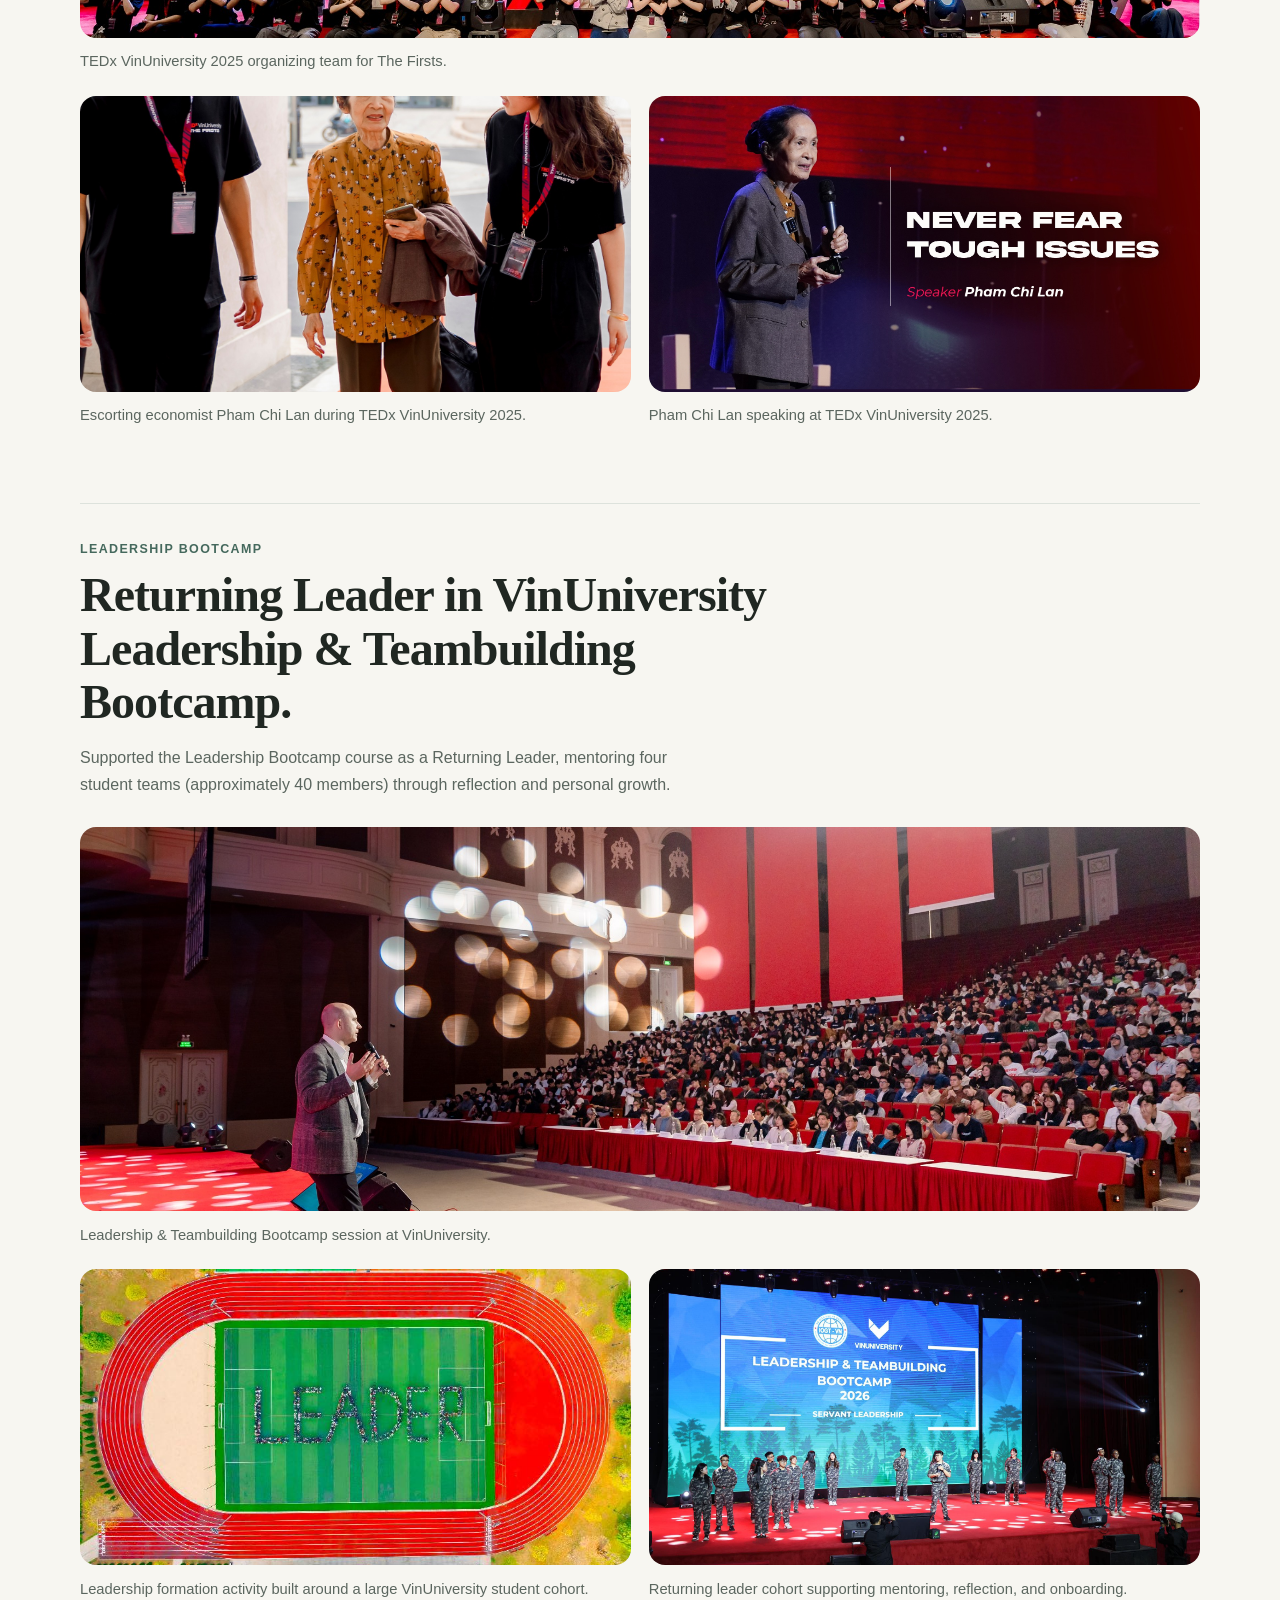
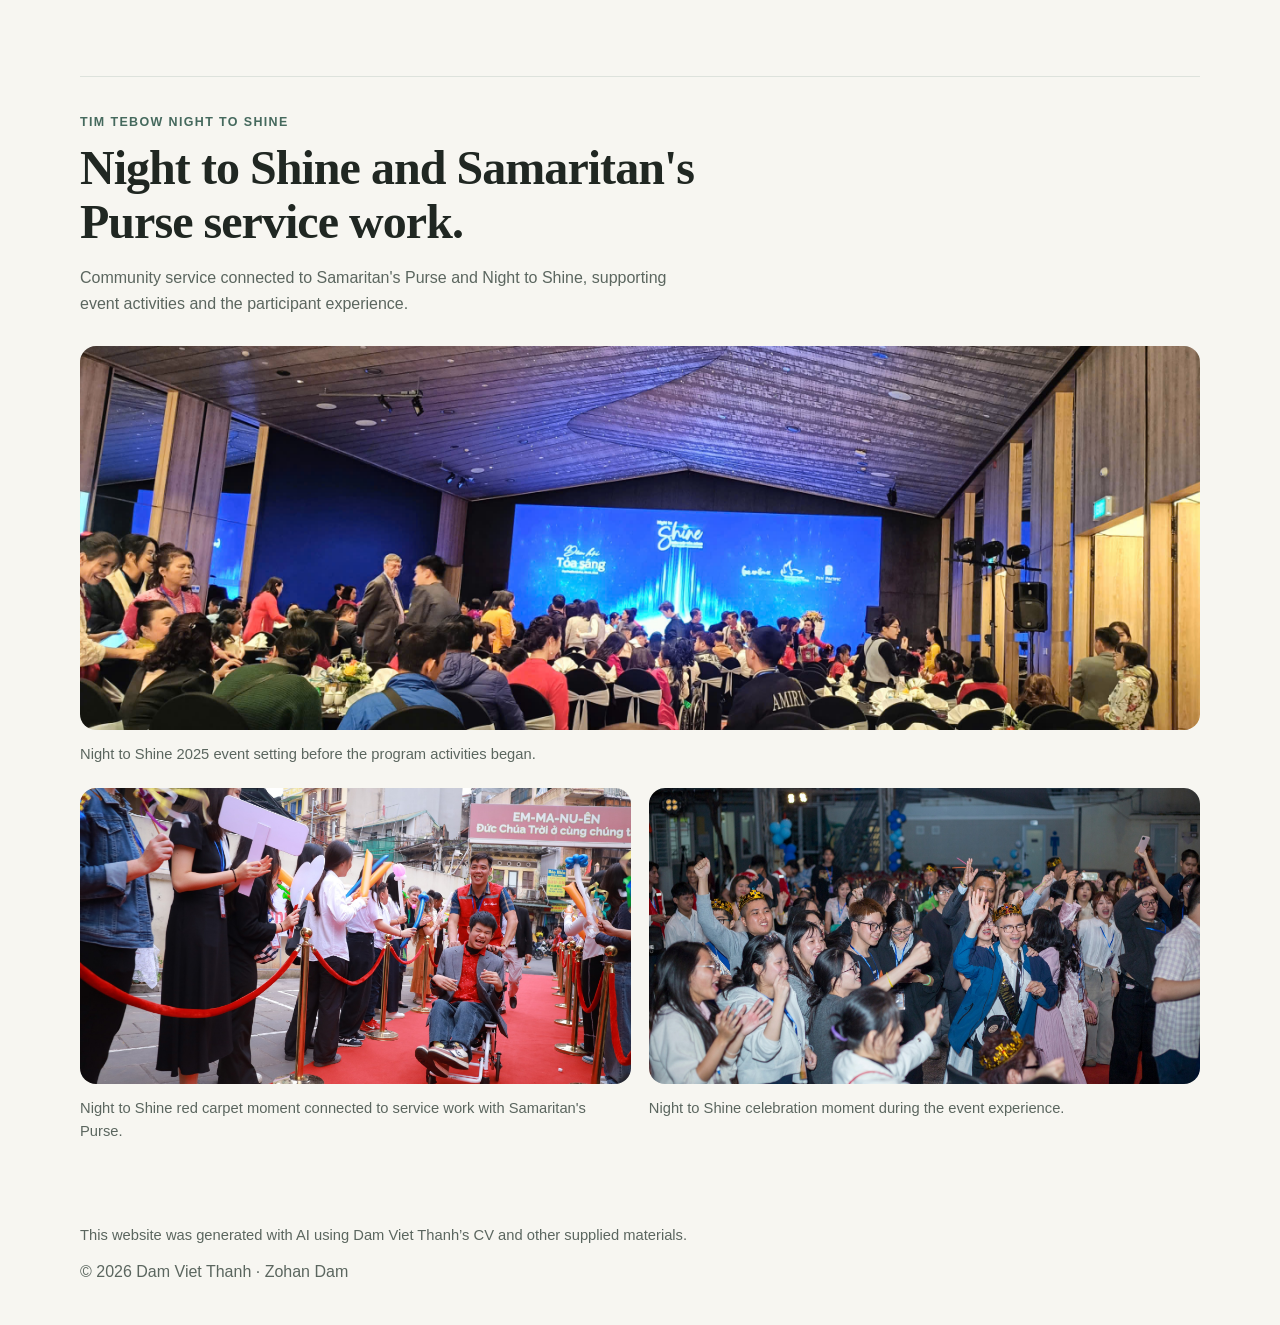
==== commit 2cdb0fbf: "Display Dam Viet Thanh and retain Vietnamese name in structured aliases" ====
--- a/index.html
+++ b/index.html
@@ -3,25 +3,25 @@
 <head>
   <meta charset="UTF-8">
   <meta name="viewport" content="width=device-width, initial-scale=1.0">
-  <title>Đàm Viết Thành (Zohan Dam)</title>
-  <meta name="description" content="Đàm Viết Thành (Dam Viet Thanh), also known as Zohan or Zohan Dam. Data Science student and Head of Academic Affairs at VinUniversity, Hanoi.">
+  <title>Dam Viet Thanh (Zohan Dam)</title>
+  <meta name="description" content="Dam Viet Thanh, also known as Zohan or Zohan Dam. Data Science student and Head of Academic Affairs at VinUniversity, Hanoi.">
   <meta name="theme-color" content="#f7f6f1">
   <link rel="canonical" href="https://damthanh.com/">
   <link rel="alternate" hreflang="en" href="https://damthanh.com/">
   <link rel="alternate" hreflang="vi" href="https://damthanh.com/index-vi.html">
   <link rel="alternate" hreflang="x-default" href="https://damthanh.com/">
   <meta property="og:type" content="website">
-  <meta property="og:site_name" content="Đàm Viết Thành (Zohan Dam)">
-  <meta property="og:title" content="Đàm Viết Thành (Zohan Dam)">
-  <meta property="og:description" content="Đàm Viết Thành (Dam Viet Thanh), also known as Zohan or Zohan Dam. Data Science student and Head of Academic Affairs at VinUniversity, Hanoi.">
+  <meta property="og:site_name" content="Dam Viet Thanh (Zohan Dam)">
+  <meta property="og:title" content="Dam Viet Thanh (Zohan Dam)">
+  <meta property="og:description" content="Dam Viet Thanh, also known as Zohan or Zohan Dam. Data Science student and Head of Academic Affairs at VinUniversity, Hanoi.">
   <meta property="og:url" content="https://damthanh.com/">
   <meta property="og:locale" content="en_US">
   <meta property="og:locale:alternate" content="vi_VN">
   <meta property="og:image" content="https://damthanh.com/images/profile.jpg">
-  <meta property="og:image:alt" content="Đàm Viết Thành (Zohan Dam)">
+  <meta property="og:image:alt" content="Dam Viet Thanh (Zohan Dam)">
   <meta name="twitter:card" content="summary">
-  <meta name="twitter:title" content="Đàm Viết Thành (Zohan Dam)">
-  <meta name="twitter:description" content="Đàm Viết Thành (Dam Viet Thanh), also known as Zohan or Zohan Dam. Data Science student and Head of Academic Affairs at VinUniversity, Hanoi.">
+  <meta name="twitter:title" content="Dam Viet Thanh (Zohan Dam)">
+  <meta name="twitter:description" content="Dam Viet Thanh, also known as Zohan or Zohan Dam. Data Science student and Head of Academic Affairs at VinUniversity, Hanoi.">
   <meta name="twitter:image" content="https://damthanh.com/images/profile.jpg">
   <link rel="stylesheet" href="css/style.css?v=20261103-disclosure">
   <script type="application/ld+json">
@@ -31,9 +31,9 @@
     {
       "@type": "Person",
       "@id": "https://damthanh.com/#person",
-      "name": "Đàm Viết Thành",
+      "name": "Dam Viet Thanh",
       "alternateName": [
-        "Dam Viet Thanh",
+        "Đàm Viết Thành",
         "Zohan",
         "Zohan Dam"
       ],
@@ -53,11 +53,11 @@
       "@type": "WebSite",
       "@id": "https://damthanh.com/#website",
       "url": "https://damthanh.com/",
-      "name": "Đàm Viết Thành",
+      "name": "Dam Viet Thanh",
       "alternateName": [
-        "Zohan Dam",
+        "Đàm Viết Thành",
         "Zohan",
-        "Dam Viet Thanh"
+        "Zohan Dam"
       ],
       "inLanguage": [
         "en",
@@ -71,7 +71,7 @@
       "@type": "ProfilePage",
       "@id": "https://damthanh.com/#profile",
       "url": "https://damthanh.com/",
-      "name": "Đàm Viết Thành (Zohan Dam)",
+      "name": "Dam Viet Thanh (Zohan Dam)",
       "inLanguage": "en",
       "isPartOf": {
         "@id": "https://damthanh.com/#website"
@@ -89,9 +89,9 @@
 
   <header class="site-header">
     <nav class="nav" aria-label="Primary">
-      <a class="brand" href="index.html" aria-label="Đàm Viết Thành home">
+      <a class="brand" href="index.html" aria-label="Dam Viet Thanh home">
         <span class="brand-mark">DT</span>
-        <span class="brand-text">Zohan Dam</span>
+        <span class="brand-text">Dam Viet Thanh</span>
       </a>
 
       <button class="nav-toggle" type="button" aria-expanded="false" aria-controls="nav-links">
@@ -117,8 +117,8 @@
     <section class="hero hero-stage reveal">
       <div class="hero-panel">
         <p class="eyebrow">Data Science | Leadership | Apps and Websites</p>
-        <h1>Đàm Viết Thành</h1>
-        <p class="hero-alias">Also known as Zohan or Zohan Dam. Without Vietnamese diacritics: Dam Viet Thanh.</p>
+        <h1>Dam Viet Thanh</h1>
+        <p class="hero-alias">Also known as Zohan or Zohan Dam.</p>
         <p class="hero-subtitle">
           Data Science student with a minor in Economics at VinUniversity.
           Head of Academic Affairs in the Student Council, building websites
@@ -129,7 +129,7 @@
 
       <div class="hero-aside">
         <figure class="portrait-frame portrait-frame-hero">
-          <img src="images/profile.jpg" alt="Portrait of Đàm Viết Thành in front of a dark background.">
+          <img src="images/profile.jpg" alt="Portrait of Dam Viet Thanh in front of a dark background.">
         </figure>
       </div>
     </section>
@@ -195,7 +195,7 @@
         </figure>
 
         <figure class="media-card">
-          <img src="images/head-of-aa.jpg" alt="Portrait of Đàm Viết Thành as Head of Academic Affairs.">
+          <img src="images/head-of-aa.jpg" alt="Portrait of Dam Viet Thanh as Head of Academic Affairs.">
           <figcaption>Head of Academic Affairs Department, VinUniversity Student Council.</figcaption>
         </figure>
 
@@ -224,7 +224,7 @@
         </figure>
 
         <figure class="media-card media-card-tall">
-          <img src="images/escort-pham-chi-lan.jpg" alt="Đàm Viết Thành escorting Madam Pham Chi Lan at TEDx VinUniversity.">
+          <img src="images/escort-pham-chi-lan.jpg" alt="Dam Viet Thanh escorting Madam Pham Chi Lan at TEDx VinUniversity.">
           <figcaption>Escorting economist Pham Chi Lan during TEDx VinUniversity 2025.</figcaption>
         </figure>
 
@@ -293,8 +293,8 @@
   </main>
 
   <footer class="site-footer">
-    <p class="site-disclosure">This website was generated with AI using Đàm Viết Thành’s CV and other supplied materials.</p>
-    <p>&copy; <span id="year"></span> Đàm Viết Thành · Zohan Dam</p>
+    <p class="site-disclosure">This website was generated with AI using Dam Viet Thanh’s CV and other supplied materials.</p>
+    <p>&copy; <span id="year"></span> Dam Viet Thanh · Zohan Dam</p>
   </footer>
 
   <script src="js/script.js"></script>
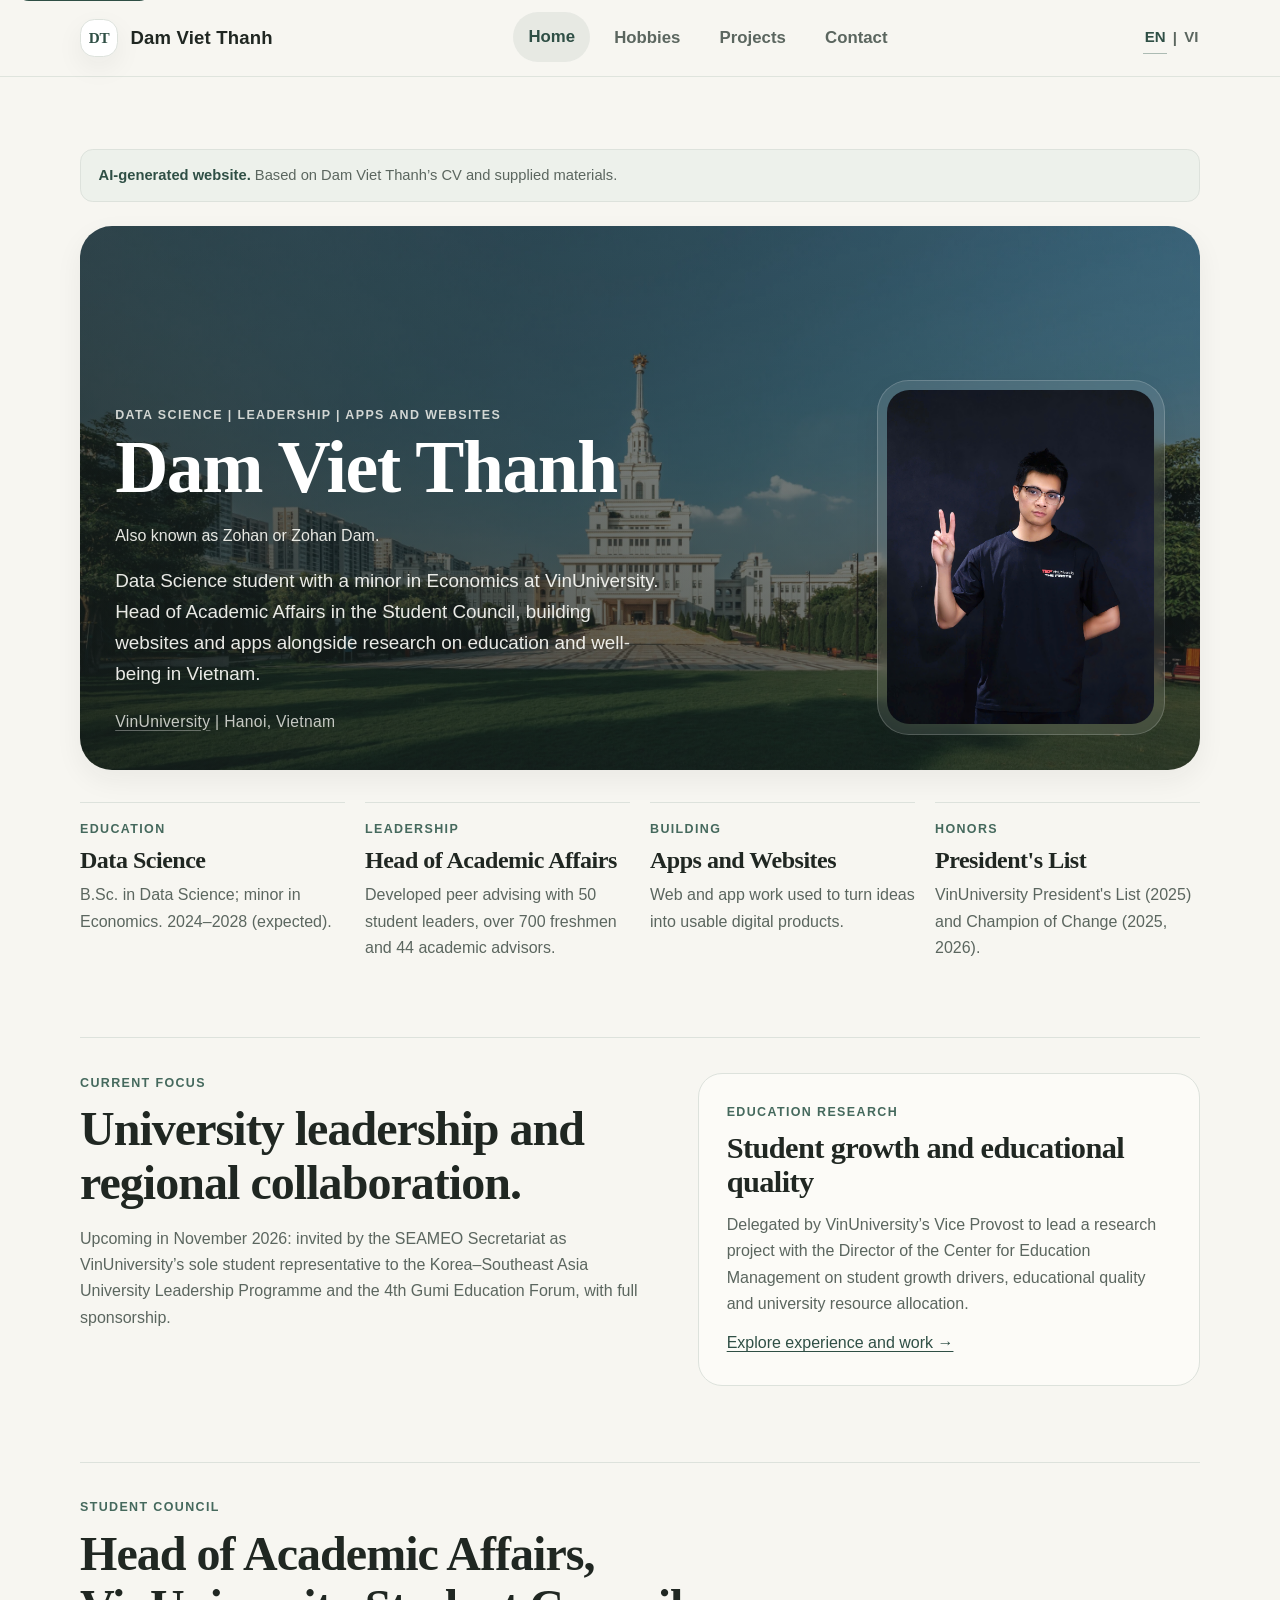
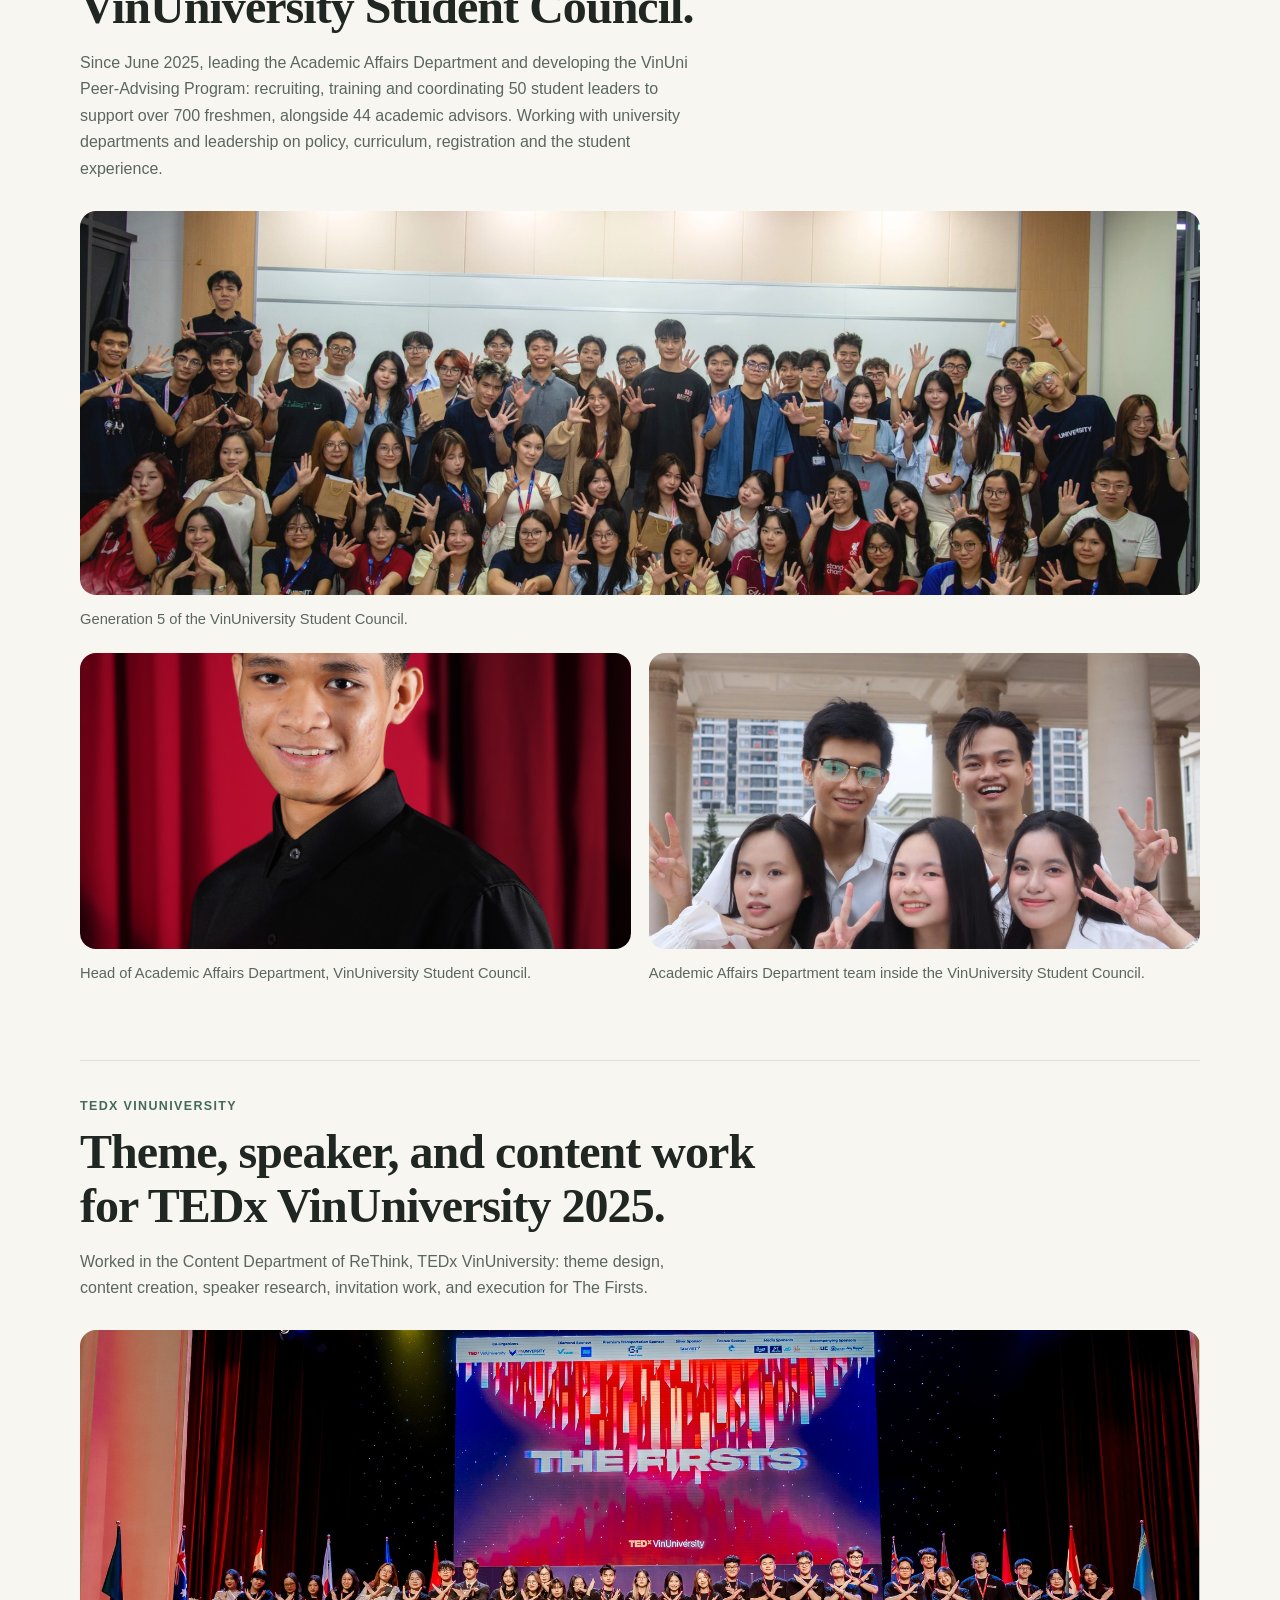
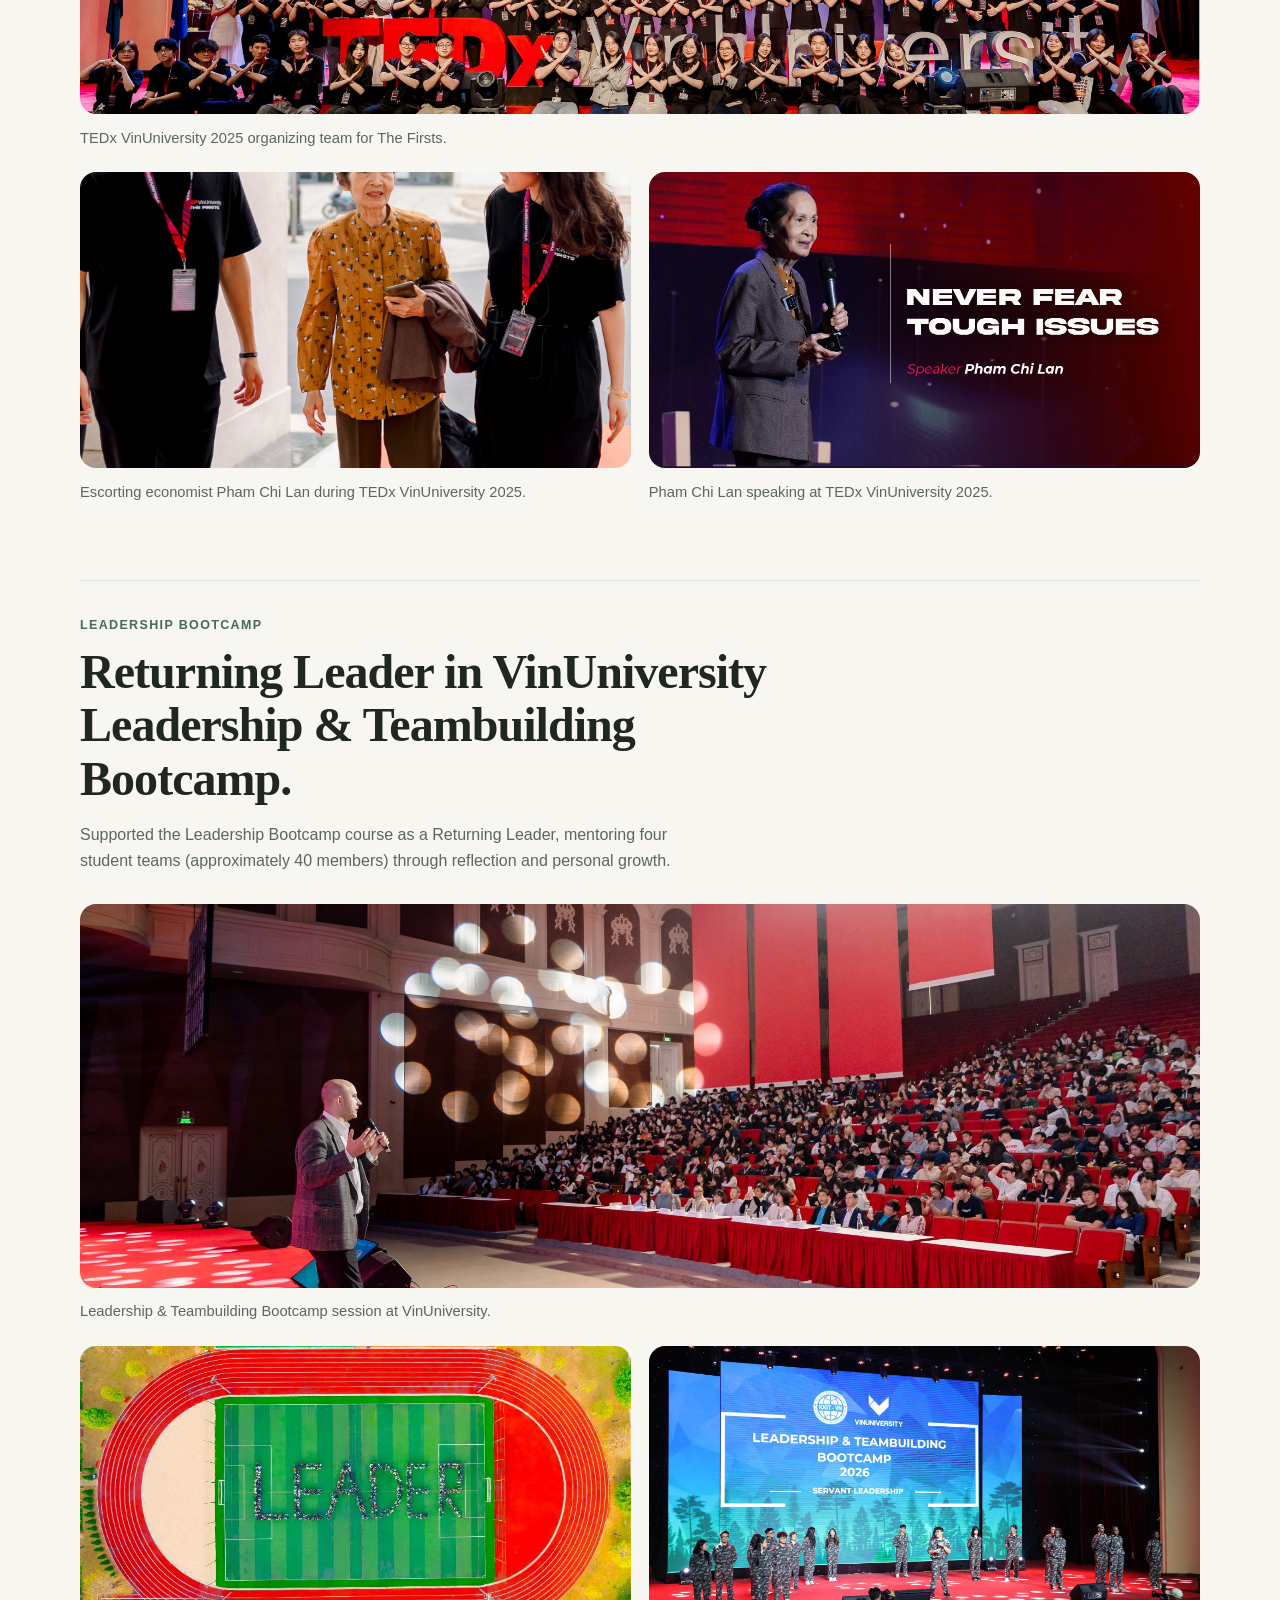
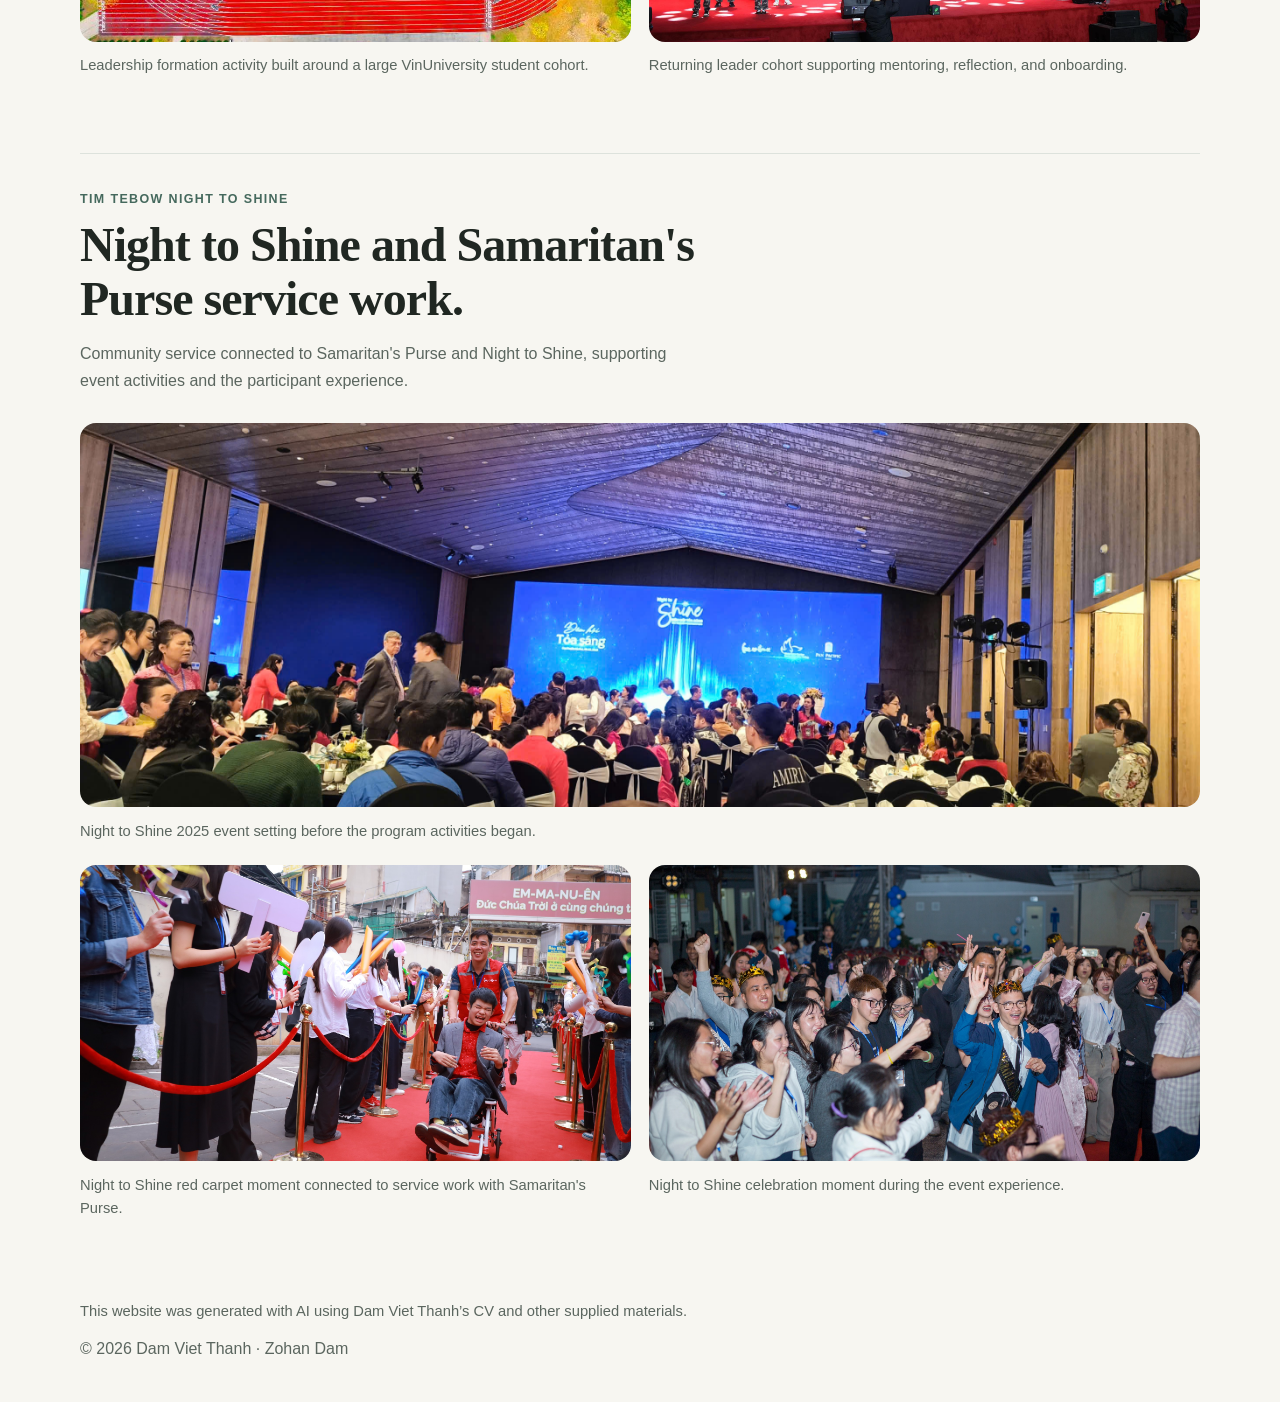
==== commit 3853c7af: "Make AI acknowledgement prominent and add explicit Zohan metadata" ====
--- a/index.html
+++ b/index.html
@@ -3,27 +3,28 @@
 <head>
   <meta charset="UTF-8">
   <meta name="viewport" content="width=device-width, initial-scale=1.0">
-  <title>Dam Viet Thanh (Zohan Dam)</title>
+  <title>Dam Viet Thanh (Zohan)</title>
   <meta name="description" content="Dam Viet Thanh, also known as Zohan or Zohan Dam. Data Science student and Head of Academic Affairs at VinUniversity, Hanoi.">
+  <meta name="author" content="Dam Viet Thanh (Zohan)">
   <meta name="theme-color" content="#f7f6f1">
   <link rel="canonical" href="https://damthanh.com/">
   <link rel="alternate" hreflang="en" href="https://damthanh.com/">
   <link rel="alternate" hreflang="vi" href="https://damthanh.com/index-vi.html">
   <link rel="alternate" hreflang="x-default" href="https://damthanh.com/">
   <meta property="og:type" content="website">
-  <meta property="og:site_name" content="Dam Viet Thanh (Zohan Dam)">
-  <meta property="og:title" content="Dam Viet Thanh (Zohan Dam)">
+  <meta property="og:site_name" content="Dam Viet Thanh (Zohan)">
+  <meta property="og:title" content="Dam Viet Thanh (Zohan)">
   <meta property="og:description" content="Dam Viet Thanh, also known as Zohan or Zohan Dam. Data Science student and Head of Academic Affairs at VinUniversity, Hanoi.">
   <meta property="og:url" content="https://damthanh.com/">
   <meta property="og:locale" content="en_US">
   <meta property="og:locale:alternate" content="vi_VN">
   <meta property="og:image" content="https://damthanh.com/images/profile.jpg">
-  <meta property="og:image:alt" content="Dam Viet Thanh (Zohan Dam)">
+  <meta property="og:image:alt" content="Dam Viet Thanh (Zohan)">
   <meta name="twitter:card" content="summary">
-  <meta name="twitter:title" content="Dam Viet Thanh (Zohan Dam)">
+  <meta name="twitter:title" content="Dam Viet Thanh (Zohan)">
   <meta name="twitter:description" content="Dam Viet Thanh, also known as Zohan or Zohan Dam. Data Science student and Head of Academic Affairs at VinUniversity, Hanoi.">
   <meta name="twitter:image" content="https://damthanh.com/images/profile.jpg">
-  <link rel="stylesheet" href="css/style.css?v=20261103-disclosure">
+  <link rel="stylesheet" href="css/style.css?v=20261103-ai-notice">
   <script type="application/ld+json">
 {
   "@context": "https://schema.org",
@@ -71,7 +72,7 @@
       "@type": "ProfilePage",
       "@id": "https://damthanh.com/#profile",
       "url": "https://damthanh.com/",
-      "name": "Dam Viet Thanh (Zohan Dam)",
+      "name": "Dam Viet Thanh (Zohan)",
       "inLanguage": "en",
       "isPartOf": {
         "@id": "https://damthanh.com/#website"
@@ -114,6 +115,8 @@
   </header>
 
   <main id="main" class="page-shell">
+    <p class="ai-notice"><strong>AI-generated website.</strong> Based on Dam Viet Thanh’s CV and supplied materials.</p>
+
     <section class="hero hero-stage reveal">
       <div class="hero-panel">
         <p class="eyebrow">Data Science | Leadership | Apps and Websites</p>
--- a/css/style.css
+++ b/css/style.css
@@ -752,3 +752,18 @@
   margin-bottom: 0.75rem;
   font-size: 0.92rem;
 }
+
+.ai-notice {
+  margin-bottom: 1.5rem;
+  padding: 0.85rem 1.1rem;
+  border: 1px solid var(--line);
+  border-radius: 0.8rem;
+  background: #edf1eb;
+  color: var(--muted);
+  font-size: 0.92rem;
+  line-height: 1.6;
+}
+
+.ai-notice strong {
+  color: var(--accent-strong);
+}
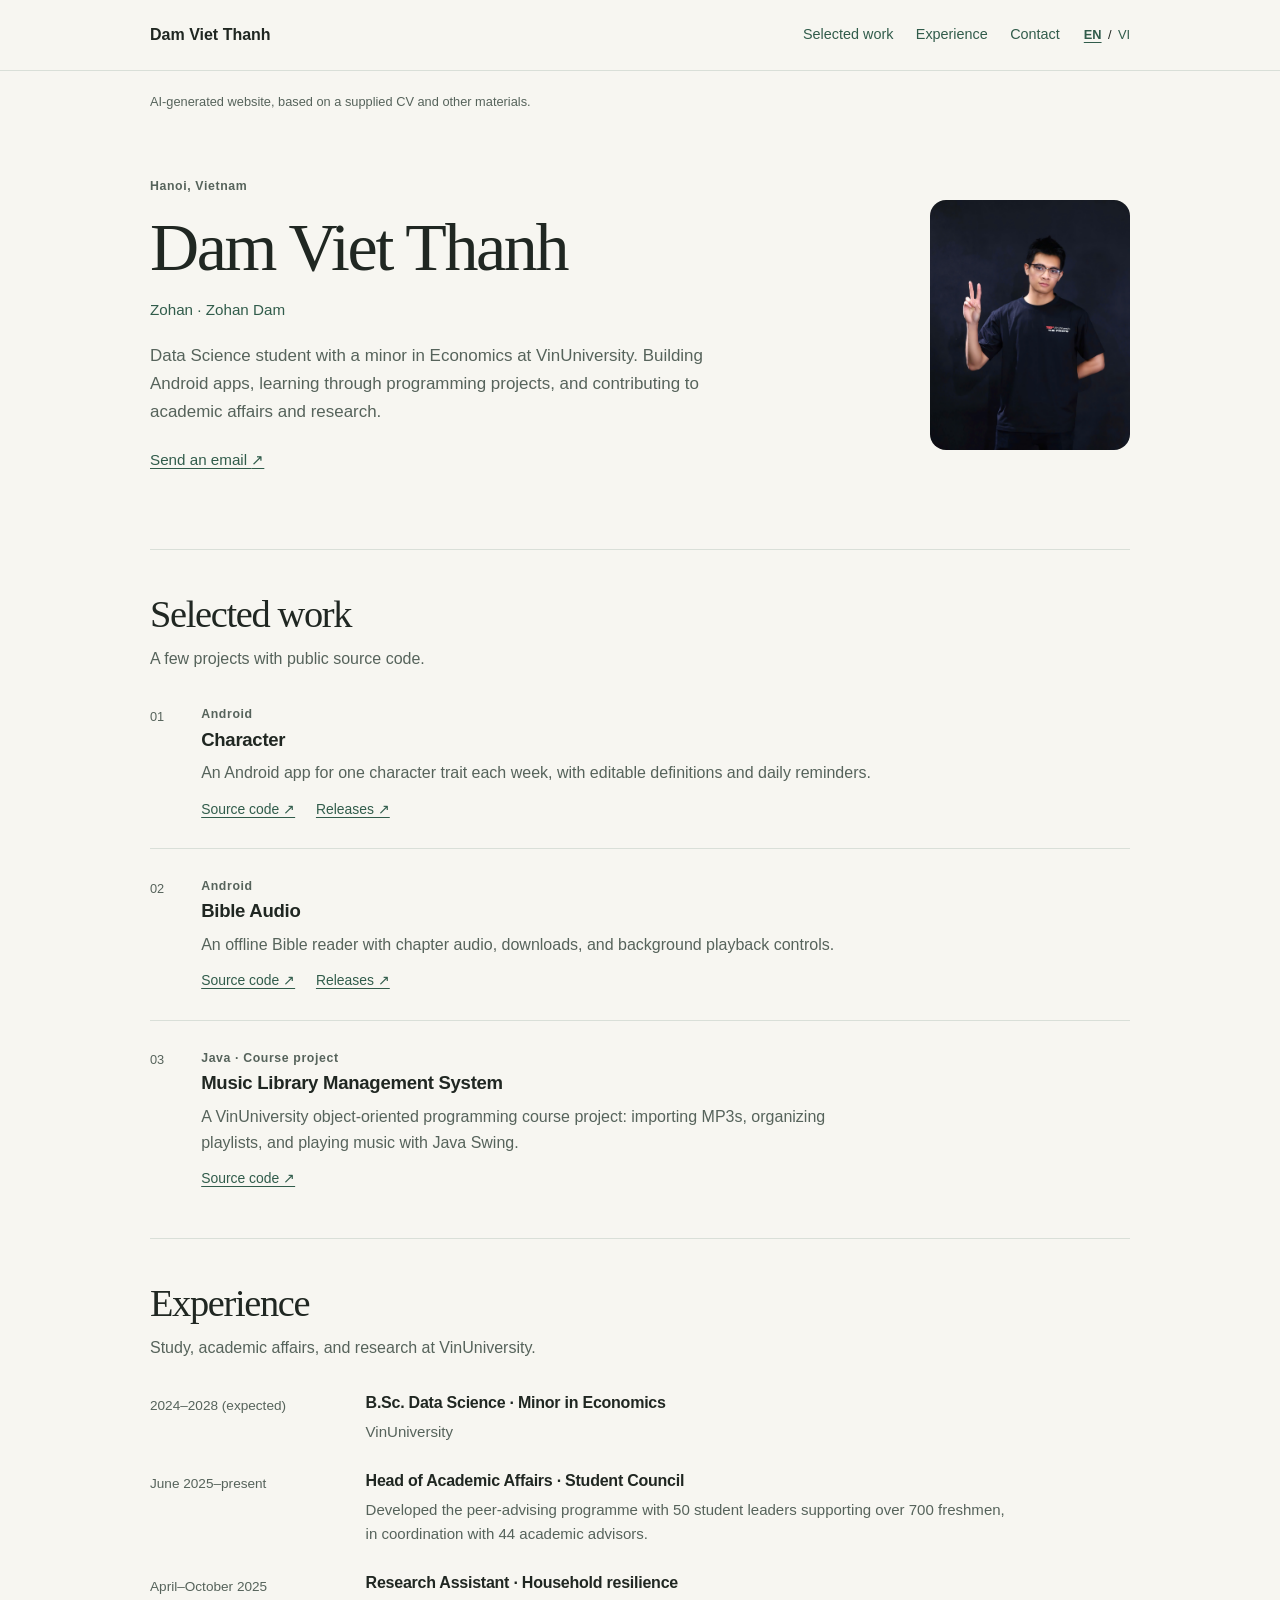
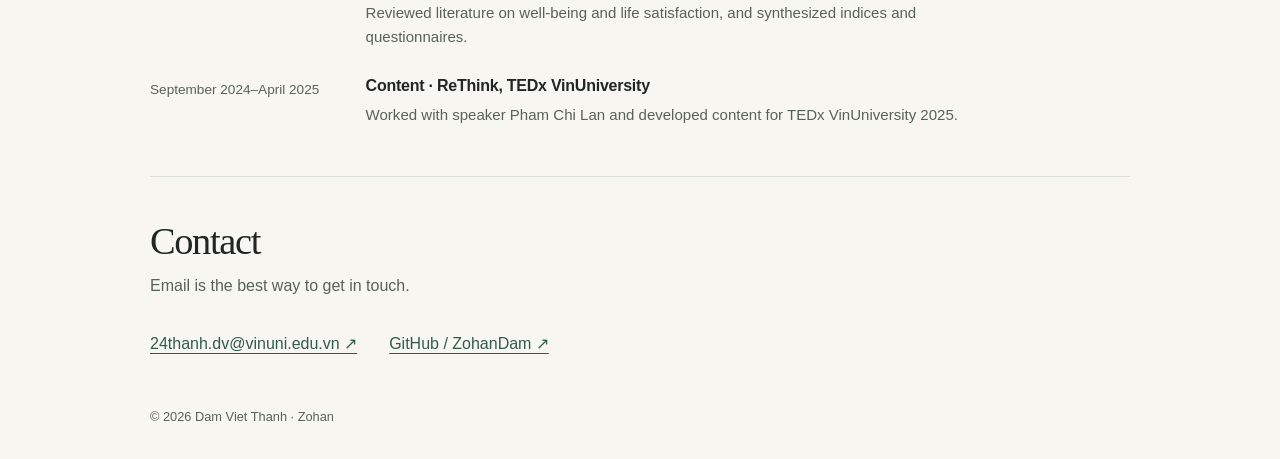
==== commit 3b57f553: "Replace expanded CV site with a concise bilingual portfolio" ====
--- a/index.html
+++ b/index.html
@@ -4,7 +4,7 @@
   <meta charset="UTF-8">
   <meta name="viewport" content="width=device-width, initial-scale=1.0">
   <title>Dam Viet Thanh (Zohan)</title>
-  <meta name="description" content="Dam Viet Thanh, also known as Zohan or Zohan Dam. Data Science student and Head of Academic Affairs at VinUniversity, Hanoi.">
+  <meta name="description" content="Dam Viet Thanh, also known as Zohan or Zohan Dam. Data Science student at VinUniversity. Android apps, a Java course project, and university experience.">
   <meta name="author" content="Dam Viet Thanh (Zohan)">
   <meta name="theme-color" content="#f7f6f1">
   <link rel="canonical" href="https://damthanh.com/">
@@ -14,7 +14,7 @@
   <meta property="og:type" content="website">
   <meta property="og:site_name" content="Dam Viet Thanh (Zohan)">
   <meta property="og:title" content="Dam Viet Thanh (Zohan)">
-  <meta property="og:description" content="Dam Viet Thanh, also known as Zohan or Zohan Dam. Data Science student and Head of Academic Affairs at VinUniversity, Hanoi.">
+  <meta property="og:description" content="Dam Viet Thanh, also known as Zohan or Zohan Dam. Data Science student at VinUniversity. Android apps, a Java course project, and university experience.">
   <meta property="og:url" content="https://damthanh.com/">
   <meta property="og:locale" content="en_US">
   <meta property="og:locale:alternate" content="vi_VN">
@@ -22,9 +22,9 @@
   <meta property="og:image:alt" content="Dam Viet Thanh (Zohan)">
   <meta name="twitter:card" content="summary">
   <meta name="twitter:title" content="Dam Viet Thanh (Zohan)">
-  <meta name="twitter:description" content="Dam Viet Thanh, also known as Zohan or Zohan Dam. Data Science student and Head of Academic Affairs at VinUniversity, Hanoi.">
+  <meta name="twitter:description" content="Dam Viet Thanh, also known as Zohan or Zohan Dam. Data Science student at VinUniversity. Android apps, a Java course project, and university experience.">
   <meta name="twitter:image" content="https://damthanh.com/images/profile.jpg">
-  <link rel="stylesheet" href="css/style.css?v=20261103-ai-notice">
+  <link rel="stylesheet" href="css/style.css?v=20261109">
   <script type="application/ld+json">
 {
   "@context": "https://schema.org",
@@ -87,219 +87,64 @@
 </head>
 <body>
   <a class="skip-link" href="#main">Skip to content</a>
-
   <header class="site-header">
     <nav class="nav" aria-label="Primary">
-      <a class="brand" href="index.html" aria-label="Dam Viet Thanh home">
-        <span class="brand-mark">DT</span>
-        <span class="brand-text">Dam Viet Thanh</span>
-      </a>
-
-      <button class="nav-toggle" type="button" aria-expanded="false" aria-controls="nav-links">
-        Menu
-      </button>
-
-      <div class="nav-links" id="nav-links">
-        <a href="index.html">Home</a>
-        <a href="hobbies.html">Hobbies</a>
-        <a href="projects.html">Projects</a>
-        <a href="contact.html">Contact</a>
+      <a class="brand" href="index.html" aria-label="Dam Viet Thanh — Home">Dam Viet Thanh</a>
+      <div class="nav-links">
+        <a href="#work">Selected work</a><a href="#experience">Experience</a><a href="#contact">Contact</a>
       </div>
-
-      <div class="nav-lang" aria-label="Language switch">
-        <a class="is-active" href="index.html" aria-current="page">EN</a>
-        <span>|</span>
-        <a href="index-vi.html">VI</a>
+      <div class="nav-lang" aria-label="Language">
+        <a href="index.html" aria-current="page" lang="en">EN</a><span aria-hidden="true">/</span><a href="index-vi.html"  lang="vi">VI</a>
       </div>
     </nav>
   </header>
-
   <main id="main" class="page-shell">
-    <p class="ai-notice"><strong>AI-generated website.</strong> Based on Dam Viet Thanh’s CV and supplied materials.</p>
-
-    <section class="hero hero-stage reveal">
-      <div class="hero-panel">
-        <p class="eyebrow">Data Science | Leadership | Apps and Websites</p>
-        <h1>Dam Viet Thanh</h1>
-        <p class="hero-alias">Also known as Zohan or Zohan Dam.</p>
-        <p class="hero-subtitle">
-          Data Science student with a minor in Economics at VinUniversity.
-          Head of Academic Affairs in the Student Council, building websites
-          and apps alongside research on education and well-being in Vietnam.
-        </p>
-        <p class="hero-meta"><a href="https://vinuni.edu.vn/vi/trang-chu/" target="_blank" rel="noopener noreferrer">VinUniversity</a> | Hanoi, Vietnam</p>
+    <p class="ai-notice">AI-generated website, based on a supplied CV and other materials.</p>
+    <section class="intro" aria-labelledby="name">
+      <div>
+        <p class="eyebrow">Hanoi, Vietnam</p>
+        <h1 id="name">Dam Viet Thanh</h1>
+        <p class="aliases">Zohan · Zohan Dam</p>
+        <p class="intro-copy">Data Science student with a minor in Economics at VinUniversity. Building Android apps, learning through programming projects, and contributing to academic affairs and research.</p>
+        <a class="text-link" href="mailto:24thanh.dv@vinuni.edu.vn">Send an email <span aria-hidden="true">↗</span></a>
       </div>
-
-      <div class="hero-aside">
-        <figure class="portrait-frame portrait-frame-hero">
-          <img src="images/profile.jpg" alt="Portrait of Dam Viet Thanh in front of a dark background.">
-        </figure>
+      <img class="portrait" src="images/profile.jpg" alt="Dam Viet Thanh" width="220" height="275">
+    </section>
+    <section class="section" id="work" aria-labelledby="work-title">
+      <div class="section-heading"><h2 id="work-title">Selected work</h2><p>A few projects with public source code.</p></div>
+      <div class="work-list">
+        <article class="work-item">
+          <span class="item-number" aria-hidden="true">01</span>
+          <div><p class="eyebrow">Android</p><h3>Character</h3><p>An Android app for one character trait each week, with editable definitions and daily reminders.</p>
+            <div class="project-links"><a href="https://github.com/ZohanDam/character">Source code ↗</a><a href="https://github.com/ZohanDam/character/releases/latest">Releases ↗</a></div></div>
+        </article>
+        <article class="work-item">
+          <span class="item-number" aria-hidden="true">02</span>
+          <div><p class="eyebrow">Android</p><h3>Bible Audio</h3><p>An offline Bible reader with chapter audio, downloads, and background playback controls.</p>
+            <div class="project-links"><a href="https://github.com/ZohanDam/Onl_Offline-Bible-Audio-Android-apk">Source code ↗</a><a href="https://github.com/ZohanDam/Onl_Offline-Bible-Audio-Android-apk/releases/latest">Releases ↗</a></div></div>
+        </article>
+        <article class="work-item">
+          <span class="item-number" aria-hidden="true">03</span>
+          <div><p class="eyebrow">Java · Course project</p><h3>Music Library Management System</h3><p>A VinUniversity object-oriented programming course project: importing MP3s, organizing playlists, and playing music with Java Swing.</p>
+            <div class="project-links"><a href="https://github.com/ZohanDam/Music-Library-Management-System">Source code ↗</a></div></div>
+        </article>
       </div>
     </section>
-
-    <section class="summary-strip reveal" aria-label="Profile summary">
-      <article class="summary-item">
-        <p class="card-label">Education</p>
-        <h2>Data Science</h2>
-        <p>B.Sc. in Data Science; minor in Economics. 2024–2028 (expected).</p>
-      </article>
-
-      <article class="summary-item">
-        <p class="card-label">Leadership</p>
-        <h2>Head of Academic Affairs</h2>
-        <p>Developed peer advising with 50 student leaders, over 700 freshmen and 44 academic advisors.</p>
-      </article>
-
-      <article class="summary-item">
-        <p class="card-label">Building</p>
-        <h2>Apps and Websites</h2>
-        <p>Web and app work used to turn ideas into usable digital products.</p>
-      </article>
-
-      <article class="summary-item">
-        <p class="card-label">Honors</p>
-        <h2>President's List</h2>
-        <p>VinUniversity President's List (2025) and Champion of Change (2025, 2026).</p>
-      </article>
-    </section>
-
-
-    <section class="story-section focus-section reveal" aria-labelledby="current-focus">
-      <div class="section-heading">
-        <p class="eyebrow">Current focus</p>
-        <h2 id="current-focus">University leadership and regional collaboration.</h2>
-        <p class="section-copy">Upcoming in November 2026: invited by the SEAMEO Secretariat as VinUniversity’s sole student representative to the Korea–Southeast Asia University Leadership Programme and the 4th Gumi Education Forum, with full sponsorship.</p>
-      </div>
-      <article class="detail-card focus-research">
-        <p class="card-label">Education research</p>
-        <h3>Student growth and educational quality</h3>
-        <p>Delegated by VinUniversity’s Vice Provost to lead a research project with the Director of the Center for Education Management on student growth drivers, educational quality and university resource allocation.</p>
-        <p><a class="text-link" href="projects.html">Explore experience and work →</a></p>
-      </article>
-    </section>
-
-    <section class="story-section story-section-student-council reveal">
-      <div class="section-heading">
-        <p class="eyebrow">Student Council</p>
-        <h2>Head of Academic Affairs, VinUniversity Student Council.</h2>
-        <p class="section-copy">
-          Since June 2025, leading the Academic Affairs Department and developing
-          the VinUni Peer-Advising Program: recruiting, training and coordinating
-          50 student leaders to support over 700 freshmen, alongside 44 academic
-          advisors. Working with university departments and leadership on policy,
-          curriculum, registration and the student experience.
-        </p>
-      </div>
-
-      <div class="media-grid">
-        <figure class="media-card media-card-wide">
-          <img src="images/full-sc.jpg" alt="VinUniversity Student Council group photo.">
-          <figcaption>Generation 5 of the VinUniversity Student Council.</figcaption>
-        </figure>
-
-        <figure class="media-card">
-          <img src="images/head-of-aa.jpg" alt="Portrait of Dam Viet Thanh as Head of Academic Affairs.">
-          <figcaption>Head of Academic Affairs Department, VinUniversity Student Council.</figcaption>
-        </figure>
-
-        <figure class="media-card">
-          <img src="images/aad-full-dept.jfif" alt="Academic Affairs Department group photo.">
-          <figcaption>Academic Affairs Department team inside the VinUniversity Student Council.</figcaption>
-        </figure>
+    <section class="section" id="experience" aria-labelledby="experience-title">
+      <div class="section-heading"><h2 id="experience-title">Experience</h2><p>Study, academic affairs, and research at VinUniversity.</p></div>
+      <div class="experience-list">
+        <article><p class="date">2024–2028 (expected)</p><div><h3>B.Sc. Data Science · Minor in Economics</h3><p>VinUniversity</p></div></article>
+        <article><p class="date">June 2025–present</p><div><h3>Head of Academic Affairs · Student Council</h3><p>Developed the peer-advising programme with 50 student leaders supporting over 700 freshmen, in coordination with 44 academic advisors.</p></div></article>
+        <article><p class="date">April–October 2025</p><div><h3>Research Assistant · Household resilience</h3><p>Reviewed literature on well-being and life satisfaction, and synthesized indices and questionnaires.</p></div></article>
+        <article><p class="date">September 2024–April 2025</p><div><h3>Content · ReThink, TEDx VinUniversity</h3><p>Worked with speaker Pham Chi Lan and developed content for TEDx VinUniversity 2025.</p></div></article>
       </div>
     </section>
-
-    <section class="story-section story-section-tedx reveal">
-      <div class="section-heading">
-        <p class="eyebrow">TEDx VinUniversity</p>
-        <h2>Theme, speaker, and content work for TEDx VinUniversity 2025.</h2>
-        <p class="section-copy">
-          Worked in the Content Department of ReThink, TEDx VinUniversity:
-          theme design, content creation, speaker research, invitation work,
-          and execution for The Firsts.
-        </p>
-      </div>
-
-      <div class="media-grid">
-        <figure class="media-card media-card-wide">
-          <img src="images/full-tedx.jpg" alt="TEDx VinUniversity team on stage.">
-          <figcaption>TEDx VinUniversity 2025 organizing team for The Firsts.</figcaption>
-        </figure>
-
-        <figure class="media-card media-card-tall">
-          <img src="images/escort-pham-chi-lan.jpg" alt="Dam Viet Thanh escorting Madam Pham Chi Lan at TEDx VinUniversity.">
-          <figcaption>Escorting economist Pham Chi Lan during TEDx VinUniversity 2025.</figcaption>
-        </figure>
-
-        <figure class="media-card">
-          <img src="images/pham-chi-lan-stage.jpg" alt="Pham Chi Lan speaking on the TEDx VinUniversity stage.">
-          <figcaption>Pham Chi Lan speaking at TEDx VinUniversity 2025.</figcaption>
-        </figure>
-      </div>
-    </section>
-
-    <section class="story-section story-section-bootcamp reveal">
-      <div class="section-heading">
-        <p class="eyebrow">Leadership Bootcamp</p>
-        <h2>Returning Leader in VinUniversity Leadership &amp; Teambuilding Bootcamp.</h2>
-        <p class="section-copy">
-          Supported the Leadership Bootcamp course as a Returning Leader,
-          mentoring four student teams (approximately 40 members) through reflection and personal growth.
-        </p>
-      </div>
-
-      <div class="media-grid">
-        <figure class="media-card media-card-wide">
-          <img src="images/leadership-bootcamp-auditorium.jpg" alt="Leadership Bootcamp auditorium session at VinUniversity.">
-          <figcaption>Leadership &amp; Teambuilding Bootcamp session at VinUniversity.</figcaption>
-        </figure>
-
-        <figure class="media-card">
-          <img src="images/leader-700-students.jpg" alt="Aerial image spelling leader on a field.">
-          <figcaption>Leadership formation activity built around a large VinUniversity student cohort.</figcaption>
-        </figure>
-
-        <figure class="media-card">
-          <img src="images/full-leader-ambassadors.jpg" alt="Leader ambassadors group photo.">
-          <figcaption>Returning leader cohort supporting mentoring, reflection, and onboarding.</figcaption>
-        </figure>
-      </div>
-    </section>
-
-    <section class="story-section story-section-night-to-shine reveal">
-      <div class="section-heading">
-        <p class="eyebrow">Tim Tebow Night to Shine</p>
-        <h2>Night to Shine and Samaritan's Purse service work.</h2>
-        <p class="section-copy">
-          Community service connected to Samaritan's Purse and Night to Shine,
-          supporting event activities and the participant experience.
-        </p>
-      </div>
-
-      <div class="media-grid">
-        <figure class="media-card media-card-wide">
-          <img src="images/night-to-shine-2025.jpg" alt="Night to Shine 2025 event hall and audience.">
-          <figcaption>Night to Shine 2025 event setting before the program activities began.</figcaption>
-        </figure>
-
-        <figure class="media-card">
-          <img src="images/night-to-shine-red-carpet.jpg" alt="Night to Shine red carpet moment.">
-          <figcaption>Night to Shine red carpet moment connected to service work with Samaritan's Purse.</figcaption>
-        </figure>
-
-        <figure class="media-card">
-          <img src="images/night-to-shine-dancing.jpg" alt="Night to Shine dancing moment.">
-          <figcaption>Night to Shine celebration moment during the event experience.</figcaption>
-        </figure>
-      </div>
+    <section class="section contact-section" id="contact" aria-labelledby="contact-title">
+      <div class="section-heading"><h2 id="contact-title">Contact</h2><p>Email is the best way to get in touch.</p></div>
+      <div class="contact-links"><a href="mailto:24thanh.dv@vinuni.edu.vn">24thanh.dv@vinuni.edu.vn ↗</a><a href="https://github.com/ZohanDam" rel="me">GitHub / ZohanDam ↗</a></div>
     </section>
   </main>
-
-  <footer class="site-footer">
-    <p class="site-disclosure">This website was generated with AI using Dam Viet Thanh’s CV and other supplied materials.</p>
-    <p>&copy; <span id="year"></span> Dam Viet Thanh · Zohan Dam</p>
-  </footer>
-
-  <script src="js/script.js"></script>
+  <footer class="site-footer"><p>© <span id="year">2026</span> Dam Viet Thanh · Zohan</p></footer>
+  <script src="js/script.js?v=20261109"></script>
 </body>
 </html>
--- a/css/style.css
+++ b/css/style.css
@@ -1,769 +1,70 @@
 :root {
-  --bg: #f7f6f1;
-  --surface: #fcfbf7;
-  --surface-strong: #ffffff;
-  --text: #202722;
-  --muted: #5b665f;
-  --line: #dde2dc;
-  --accent: #45695d;
-  --accent-strong: #2f4f45;
-  --shadow: 0 10px 28px rgba(26, 39, 33, 0.06);
-  --radius: 1.1rem;
-  --radius-large: 1.5rem;
-  --max-width: 1120px;
+  --bg: #f7f6f1; --text: #202722; --muted: #56635b; --line: #d9dfd8; --accent: #315c4b;
+  font-family: "Segoe UI", "Helvetica Neue", Arial, sans-serif;
+  color: var(--text); background: var(--bg); line-height: 1.65;
 }
-
-*,
-*::before,
-*::after {
-  box-sizing: border-box;
+* { box-sizing: border-box; }
+html { scroll-behavior: smooth; }
+body { margin: 0; }
+a { color: var(--accent); text-underline-offset: 0.23em; }
+a:hover { text-decoration-thickness: 2px; }
+a:focus-visible { outline: 2px solid var(--accent); outline-offset: 5px; border-radius: 2px; }
+p, h1, h2, h3 { margin: 0; }
+h1,h2,h3 { line-height: 1.18; }
+h1,h2 { font-family: "Iowan Old Style", "Palatino Linotype", Georgia, serif; font-weight: 500; letter-spacing: -0.035em; }
+h1 { font-size: clamp(2.7rem, 5.8vw, 4.25rem); }
+h2 { font-size: clamp(1.9rem, 3vw, 2.5rem); }
+h3 { font-size: 1.16rem; font-weight: 650; letter-spacing: -0.015em; }
+.skip-link { position: absolute; top: -5rem; left: 1rem; background: var(--text); color: white; padding: .6rem 1rem; z-index: 10; }
+.skip-link:focus { top: .5rem; }
+.site-header { border-bottom: 1px solid var(--line); }
+.nav,.page-shell,.site-footer { width: min(980px, calc(100% - 3rem)); margin: auto; }
+.nav { display: flex; align-items: center; flex-wrap: wrap; gap: 1.5rem; padding: 1.35rem 0; }
+.brand { color: var(--text); font-weight: 650; text-decoration: none; }
+.nav-links { display: flex; flex-wrap: wrap; gap: 1.4rem; margin-left: auto; font-size: .9rem; }
+.nav-links a,.nav-lang a { text-decoration: none; }
+.nav-links a:hover,.nav-lang a:hover { text-decoration: underline; }
+.nav-lang { display: flex; gap: .4rem; font-size: .8rem; }
+.nav-lang [aria-current] { font-weight: 750; text-decoration: underline; }
+.page-shell { padding-top: 1.3rem; }
+.ai-notice { color: var(--muted); font-size: .8rem; max-width: 48rem; }
+.intro { display: grid; grid-template-columns: minmax(0,1fr) 200px; align-items: center; gap: 3.5rem; padding: 4rem 0 4.75rem; }
+.eyebrow { color: var(--muted); font-size: .77rem; font-weight: 600; letter-spacing: .05em; }
+.intro h1 { margin-top: .65rem; }
+.aliases { color: var(--accent); margin-top: .6rem; font-size: .95rem; }
+.intro-copy { color: var(--muted); max-width: 36rem; margin: 1.25rem 0 1.3rem; font-size: 1.06rem; }
+.portrait { display: block; width: 100%; height: auto; aspect-ratio: 4 / 5; object-fit: cover; border-radius: 1rem; }
+.text-link { font-size: .95rem; }
+.section { border-top: 1px solid var(--line); padding: 2.6rem 0 3rem; scroll-margin-top: 2rem; }
+.section-heading { margin-bottom: 2rem; }
+.section-heading p { color: var(--muted); margin-top: .55rem; }
+.work-list { display: grid; gap: 1.7rem; }
+.work-item { display: grid; grid-template-columns: 2.2rem minmax(0,1fr); gap: 1rem; padding-bottom: 1.7rem; border-bottom: 1px solid var(--line); }
+.work-item:last-child { border-bottom: none; padding-bottom: 0; }
+.item-number { color: var(--muted); font-size: .8rem; padding-top: .1rem; }
+.work-item h3 { margin-top: .25rem; }
+.work-item div > p:not(.eyebrow) { margin-top: .6rem; color: var(--muted); max-width: 43rem; }
+.project-links { display: flex; flex-wrap: wrap; gap: 1.3rem; margin-top: .7rem; font-size: .87rem; }
+.experience-list { display: grid; gap: 1.7rem; }
+.experience-list article { display: grid; grid-template-columns: 190px minmax(0,1fr); gap: 1.6rem; }
+.date { color: var(--muted); font-size: .85rem; padding-top: .1rem; }
+.experience-list h3 { font-size: 1rem; }
+.experience-list div p { margin-top: .45rem; color: var(--muted); font-size: .94rem; max-width: 40rem; }
+.contact-links { display: flex; flex-wrap: wrap; gap: 1rem 2rem; overflow-wrap: anywhere; }
+.site-footer { padding: 0 0 2rem; color: var(--muted); font-size: .8rem; }
+@media(max-width: 700px) {
+  .nav,.page-shell,.site-footer { width: calc(100% - 2rem); }
+  .nav { gap: .9rem; padding: 1rem 0; }
+  .nav-lang { margin-left: auto; }
+  .nav-links { order: 3; flex: 0 0 100%; margin-left: 0; gap: 1.25rem; font-size: .85rem; }
+  .intro { grid-template-columns: minmax(0,1fr) 130px; gap: 1.5rem; padding: 2.75rem 0 3rem; align-items: start; }
+  .intro-copy { font-size: 1rem; }
+  .experience-list article { grid-template-columns: 1fr; gap: .3rem; }
+  .section { padding: 2rem 0 2.5rem; }
 }
-
-html {
-  scroll-behavior: smooth;
+@media(max-width: 480px) {
+  .intro { grid-template-columns: 1fr; gap: 1.75rem; }
+  .portrait { width: 150px; }
+  .work-item { grid-template-columns: 1.5rem minmax(0,1fr); gap: .5rem; }
 }
-
-body {
-  margin: 0;
-  background: var(--bg);
-  color: var(--text);
-  font-family: "Segoe UI", "Helvetica Neue", Arial, sans-serif;
-  line-height: 1.65;
-  text-rendering: optimizeLegibility;
-}
-
-img {
-  display: block;
-  max-width: 100%;
-}
-
-a {
-  color: inherit;
-  text-decoration: none;
-}
-
-button,
-input,
-textarea {
-  font: inherit;
-}
-
-h1,
-h2,
-h3 {
-  margin: 0;
-  font-family: "Iowan Old Style", "Palatino Linotype", "Book Antiqua", Georgia, serif;
-  font-weight: 600;
-  letter-spacing: -0.02em;
-  line-height: 1.12;
-}
-
-p {
-  margin: 0;
-}
-
-.skip-link {
-  position: absolute;
-  top: -3rem;
-  left: 1rem;
-  z-index: 20;
-  padding: 0.7rem 0.95rem;
-  border-radius: 0.8rem;
-  background: var(--accent-strong);
-  color: #fff;
-}
-
-.skip-link:focus {
-  top: 1rem;
-}
-
-.site-header {
-  position: sticky;
-  top: 0;
-  z-index: 10;
-  border-bottom: 1px solid rgba(221, 226, 220, 0.92);
-  background: rgba(247, 246, 241, 0.92);
-  backdrop-filter: blur(14px);
-}
-
-.nav {
-  width: min(var(--max-width), calc(100% - 2rem));
-  margin: 0 auto;
-  min-height: 4.75rem;
-  display: flex;
-  align-items: center;
-  justify-content: flex-start;
-  gap: 0.75rem;
-}
-
-.brand {
-  display: inline-flex;
-  align-items: center;
-  gap: 0.75rem;
-  flex: 0 0 auto;
-  min-width: 9.5rem;
-}
-
-.brand-mark {
-  width: 2.4rem;
-  height: 2.4rem;
-  display: grid;
-  place-items: center;
-  border: 1px solid var(--line);
-  border-radius: 0.9rem;
-  background: var(--surface-strong);
-  color: var(--accent-strong);
-  font-family: "Iowan Old Style", Georgia, serif;
-  font-size: 0.95rem;
-  font-weight: 700;
-  box-shadow: var(--shadow);
-}
-
-.brand-text {
-  font-size: 1.16rem;
-  font-weight: 650;
-  letter-spacing: 0.01em;
-}
-
-.nav-toggle {
-  display: none;
-  padding: 0.7rem 0.95rem;
-  border: 1px solid var(--line);
-  border-radius: 0.9rem;
-  background: var(--surface);
-  color: var(--text);
-}
-
-.nav-links {
-  display: flex;
-  align-items: center;
-  justify-content: center;
-  gap: 0.55rem;
-  flex: 1;
-  width: 100%;
-}
-
-.nav-lang {
-  display: inline-flex;
-  align-items: center;
-  gap: 0.35rem;
-  flex: 0 0 auto;
-  color: var(--muted);
-  font-size: 0.94rem;
-  font-weight: 600;
-}
-
-.nav-lang a {
-  padding: 0.22rem 0.1rem;
-  border-bottom: 1px solid transparent;
-  transition: color 180ms ease, border-color 180ms ease;
-}
-
-.nav-lang a:hover,
-.nav-lang a:focus-visible,
-.nav-lang a.is-active {
-  color: var(--accent-strong);
-  border-color: rgba(69, 105, 93, 0.42);
-}
-
-.nav-links a {
-  padding: 0.72rem 0.95rem;
-  border-radius: 999px;
-  color: var(--muted);
-  font-size: 1.05rem;
-  font-weight: 600;
-  transition: color 180ms ease, background-color 180ms ease, transform 180ms ease;
-}
-
-.nav-links a:hover,
-.nav-links a:focus-visible,
-.nav-links a.is-active {
-  color: var(--accent-strong);
-  background: rgba(69, 105, 93, 0.09);
-  transform: translateY(-1px);
-}
-
-.page-shell {
-  width: min(var(--max-width), calc(100% - 2rem));
-  margin: 0 auto;
-  padding: 4.5rem 0 5rem;
-}
-
-.hero,
-.page-intro,
-.section,
-.section-grid,
-.detail-grid,
-.project-stack,
-.contact-layout {
-  margin-top: 0;
-}
-
-.hero {
-  max-width: 48rem;
-}
-
-.hero-stage {
-  max-width: none;
-  min-height: 34rem;
-  display: grid;
-  grid-template-columns: minmax(0, 1.15fr) minmax(220px, 0.6fr);
-  align-items: end;
-  gap: 2rem;
-  padding: 2.2rem;
-  border-radius: 2rem;
-  overflow: hidden;
-  background-image:
-    linear-gradient(180deg, rgba(20, 29, 25, 0.24) 0%, rgba(20, 29, 25, 0.52) 100%),
-    linear-gradient(90deg, rgba(20, 29, 25, 0.58) 0%, rgba(20, 29, 25, 0.34) 54%, rgba(20, 29, 25, 0.18) 100%),
-    url("../images/vinuni-upfront.webp");
-  background-size: cover;
-  background-position: center center;
-  box-shadow: var(--shadow);
-}
-
-.hero-panel {
-  max-width: 38rem;
-  color: #f7f7f2;
-}
-
-.hero-panel .eyebrow {
-  color: rgba(247, 247, 242, 0.82);
-}
-
-.hero-stage h1 {
-  color: #ffffff;
-}
-
-.hero-subtitle {
-  margin-top: 1rem;
-  max-width: 34rem;
-  color: rgba(247, 247, 242, 0.94);
-  font-size: 1.18rem;
-  line-height: 1.65;
-}
-
-.hero-stage .lead {
-  max-width: 32rem;
-  color: rgba(247, 247, 242, 0.84);
-}
-
-.hero-meta {
-  margin-top: 1.2rem;
-  color: rgba(247, 247, 242, 0.78);
-  font-size: 0.98rem;
-  letter-spacing: 0.02em;
-}
-
-.hero-meta a {
-  color: inherit;
-  text-decoration: underline;
-  text-decoration-color: rgba(247, 247, 242, 0.35);
-  text-underline-offset: 0.16em;
-}
-
-.hero-meta a:hover,
-.hero-meta a:focus-visible {
-  text-decoration-color: rgba(247, 247, 242, 0.82);
-}
-
-.hero-aside {
-  display: flex;
-  justify-content: flex-end;
-  align-items: end;
-}
-
-.portrait-frame {
-  width: min(100%, 25rem);
-  margin: 0;
-  padding: 0.9rem;
-  border: 1px solid var(--line);
-  border-radius: 2rem;
-  background: rgba(255, 255, 255, 0.72);
-  box-shadow: var(--shadow);
-}
-
-.portrait-frame-hero {
-  width: min(100%, 18rem);
-  padding: 0.6rem;
-  background: rgba(255, 255, 255, 0.1);
-  border-color: rgba(255, 255, 255, 0.18);
-  backdrop-filter: blur(6px);
-}
-
-.portrait-frame img {
-  width: 100%;
-  aspect-ratio: 4 / 5;
-  object-fit: cover;
-  object-position: center top;
-  border-radius: 1.4rem;
-}
-
-.summary-strip {
-  display: grid;
-  grid-template-columns: repeat(auto-fit, minmax(220px, 1fr));
-  gap: 1.25rem;
-  margin-top: 2rem;
-}
-
-.summary-item {
-  padding-top: 1rem;
-  border-top: 1px solid var(--line);
-}
-
-.story-section {
-  margin-top: 4.75rem;
-  padding-top: 2.15rem;
-  border-top: 1px solid var(--line);
-}
-
-.media-grid {
-  display: grid;
-  grid-template-columns: repeat(2, minmax(0, 1fr));
-  gap: 1.4rem 1.1rem;
-  margin-top: 1.8rem;
-}
-
-.media-card {
-  grid-column: span 1;
-  margin: 0;
-}
-
-.media-card-wide {
-  grid-column: 1 / -1;
-}
-
-.media-card-tall {
-  grid-column: span 1;
-}
-
-.media-card img {
-  width: 100%;
-  height: 18.5rem;
-  object-fit: cover;
-  object-position: center;
-  border-radius: 1rem;
-}
-
-.media-card-wide img {
-  height: 24rem;
-}
-
-.media-card-tall img {
-  height: 18.5rem;
-}
-
-.media-card figcaption {
-  padding: 0.8rem 0 0;
-  color: var(--muted);
-  font-size: 0.92rem;
-  line-height: 1.55;
-}
-
-.summary-item h2 {
-  margin-top: 0.45rem;
-  font-size: clamp(1.2rem, 2vw, 1.5rem);
-}
-
-.summary-item p:last-child {
-  margin-top: 0.55rem;
-  color: var(--muted);
-}
-
-.eyebrow,
-.card-label,
-.project-type,
-.project-year {
-  font-size: 0.78rem;
-  font-weight: 700;
-  letter-spacing: 0.11em;
-  text-transform: uppercase;
-}
-
-.eyebrow,
-.card-label,
-.project-type {
-  color: var(--accent);
-}
-
-.hero h1,
-.page-intro h1 {
-  font-size: clamp(2.5rem, 6vw, 4.6rem);
-}
-
-.lead {
-  margin-top: 1.3rem;
-  max-width: 42rem;
-  color: var(--muted);
-  font-size: 1.08rem;
-}
-
-.button {
-  display: inline-flex;
-  align-items: center;
-  justify-content: center;
-  min-height: 3rem;
-  padding: 0.8rem 1.15rem;
-  border: 1px solid transparent;
-  border-radius: 999px;
-  background: var(--accent-strong);
-  color: #fff;
-  box-shadow: var(--shadow);
-  transition: transform 180ms ease, opacity 180ms ease, background-color 180ms ease;
-}
-
-.button:hover,
-.button:focus-visible {
-  transform: translateY(-1px);
-}
-
-.button-secondary {
-  border-color: var(--line);
-  background: transparent;
-  color: var(--text);
-  box-shadow: none;
-}
-
-.section-grid,
-.detail-grid,
-.contact-layout {
-  display: grid;
-  grid-template-columns: repeat(3, minmax(0, 1fr));
-  gap: 1rem;
-  margin-top: 3rem;
-}
-
-.feature-card,
-.detail-card,
-.contact-card,
-.statement-panel,
-.project-card,
-.contact-form {
-  border: 0;
-  border-top: 1px solid var(--line);
-  border-radius: 0;
-  background: transparent;
-  box-shadow: none;
-}
-
-.feature-card,
-.detail-card,
-.contact-card,
-.project-card {
-  padding: 1.15rem 0 0;
-}
-
-.feature-card h2,
-.statement-panel h2,
-.detail-card h2,
-.project-card h2,
-.contact-card h2 {
-  margin-top: 0.55rem;
-  font-size: clamp(1.35rem, 3vw, 1.9rem);
-}
-
-.feature-card p:not(.card-label),
-.detail-card p:not(.card-label),
-.project-card p,
-.contact-card p {
-  margin-top: 0.8rem;
-  color: var(--muted);
-}
-
-.section {
-  margin-top: 3rem;
-}
-
-.section-heading {
-  max-width: 44rem;
-}
-
-.section-heading h2 {
-  margin-top: 0.55rem;
-  font-size: clamp(1.9rem, 4vw, 3rem);
-}
-
-.section-copy {
-  margin-top: 1rem;
-  max-width: 38rem;
-  color: var(--muted);
-}
-
-.detail-grid,
-.contact-layout {
-  grid-template-columns: repeat(2, minmax(0, 1fr));
-}
-
-.project-stack {
-  display: grid;
-  gap: 2rem;
-  margin-top: 3rem;
-}
-
-.project-card {
-  padding: 1.2rem 0 0;
-}
-
-.project-meta {
-  display: flex;
-  align-items: center;
-  justify-content: space-between;
-  gap: 1rem;
-}
-
-.project-year {
-  color: var(--muted);
-}
-
-.contact-form {
-  max-width: 42rem;
-  padding: 1.2rem 0 0;
-}
-
-.form-row + .form-row {
-  margin-top: 1rem;
-}
-
-.form-row label {
-  display: block;
-  margin-bottom: 0.45rem;
-  font-weight: 600;
-}
-
-.form-row input,
-.form-row textarea {
-  width: 100%;
-  padding: 0.9rem 1rem;
-  border: 1px solid var(--line);
-  border-radius: var(--radius);
-  background: #fff;
-  color: var(--muted);
-}
-
-.form-row input:disabled,
-.form-row textarea:disabled,
-.contact-form .button:disabled {
-  cursor: not-allowed;
-  opacity: 0.7;
-}
-
-.contact-form .button {
-  margin-top: 1rem;
-}
-
-.site-footer {
-  width: min(var(--max-width), calc(100% - 2rem));
-  margin: 0 auto;
-  padding: 0 0 2.5rem;
-  color: var(--muted);
-}
-
-.reveal {
-  opacity: 0;
-  transform: translateY(18px);
-  transition: opacity 480ms ease, transform 480ms ease;
-}
-
-.reveal.is-visible {
-  opacity: 1;
-  transform: translateY(0);
-}
-
-:focus-visible {
-  outline: 2px solid rgba(69, 105, 93, 0.38);
-  outline-offset: 3px;
-}
-
-@media (prefers-reduced-motion: reduce) {
-  html {
-    scroll-behavior: auto;
-  }
-
-  *,
-  *::before,
-  *::after {
-    animation: none !important;
-    transition: none !important;
-  }
-
-  .reveal {
-    opacity: 1;
-    transform: none;
-  }
-}
-
-@media (max-width: 860px) {
-  .nav {
-    min-height: 4.4rem;
-    flex-wrap: wrap;
-    padding: 0.8rem 0;
-  }
-
-  .nav-toggle {
-    display: inline-flex;
-  }
-
-  .nav-links {
-    width: 100%;
-    display: none;
-    flex-direction: column;
-    align-items: stretch;
-    padding-bottom: 0.4rem;
-  }
-
-  .nav-links.is-open {
-    display: flex;
-  }
-
-  .nav-links a {
-    border-radius: 1rem;
-  }
-
-  .nav-lang {
-    margin-left: auto;
-  }
-
-  .section-grid,
-  .summary-strip,
-  .media-grid,
-  .detail-grid,
-  .contact-layout {
-    grid-template-columns: 1fr;
-  }
-
-  .media-card,
-  .media-card-wide,
-  .media-card-tall {
-    grid-column: 1 / -1;
-  }
-
-}
-
-@media (max-width: 640px) {
-  .page-shell {
-    padding-top: 3.25rem;
-  }
-
-  .hero h1,
-  .page-intro h1 {
-    font-size: clamp(2.2rem, 11vw, 3.4rem);
-  }
-
-  .hero-stage {
-    grid-template-columns: 1fr;
-    min-height: auto;
-    gap: 1.5rem;
-    padding: 1.35rem;
-    border-radius: 1.5rem;
-  }
-
-  .hero-aside {
-    justify-content: flex-start;
-  }
-
-  .portrait-frame-hero {
-    width: min(100%, 12.5rem);
-  }
-
-  .lead {
-    font-size: 1rem;
-  }
-
-  .feature-card,
-  .detail-card,
-  .contact-card,
-  .project-card,
-  .contact-form {
-    padding: 1rem 0 0;
-  }
-}
-
-/* Profile identity and CV details. */
-.hero-alias {
-  margin-top: 0.9rem;
-  max-width: 34rem;
-  color: rgba(247, 247, 242, 0.92);
-  font-size: 1rem;
-}
-
-.detail-card h3 {
-  margin-top: 0.55rem;
-  font-size: clamp(1.35rem, 3vw, 1.9rem);
-}
-
-.focus-section {
-  display: grid;
-  grid-template-columns: minmax(0, 1.15fr) minmax(0, 1fr);
-  align-items: start;
-  gap: 2.5rem;
-}
-
-.focus-research {
-  padding: 1.75rem;
-  border: 1px solid var(--line);
-  border-radius: var(--radius-large);
-  background: var(--surface);
-}
-
-.focus-research .text-link {
-  color: var(--accent-strong);
-}
-
-.text-link {
-  text-decoration: underline;
-  text-underline-offset: 0.2em;
-}
-
-.project-meta {
-  flex-wrap: wrap;
-}
-
-.contact-card a {
-  overflow-wrap: anywhere;
-}
-
-@media (max-width: 860px) {
-  .focus-section {
-    grid-template-columns: minmax(0, 1fr);
-    gap: 1.75rem;
-  }
-
-  .nav-links {
-    flex: 0 0 100%;
-    order: 4;
-  }
-}
-
-@media (max-width: 380px) {
-  .brand {
-    min-width: 0;
-    gap: 0.5rem;
-  }
-  .brand-text {
-    font-size: 1rem;
-  }
-  .nav-toggle {
-    padding: 0.55rem 0.65rem;
-  }
-}
-
-.site-disclosure {
-  max-width: 48rem;
-  margin-bottom: 0.75rem;
-  font-size: 0.92rem;
-}
-
-.ai-notice {
-  margin-bottom: 1.5rem;
-  padding: 0.85rem 1.1rem;
-  border: 1px solid var(--line);
-  border-radius: 0.8rem;
-  background: #edf1eb;
-  color: var(--muted);
-  font-size: 0.92rem;
-  line-height: 1.6;
-}
-
-.ai-notice strong {
-  color: var(--accent-strong);
-}
+@media(prefers-reduced-motion: reduce) { html { scroll-behavior: auto; } }
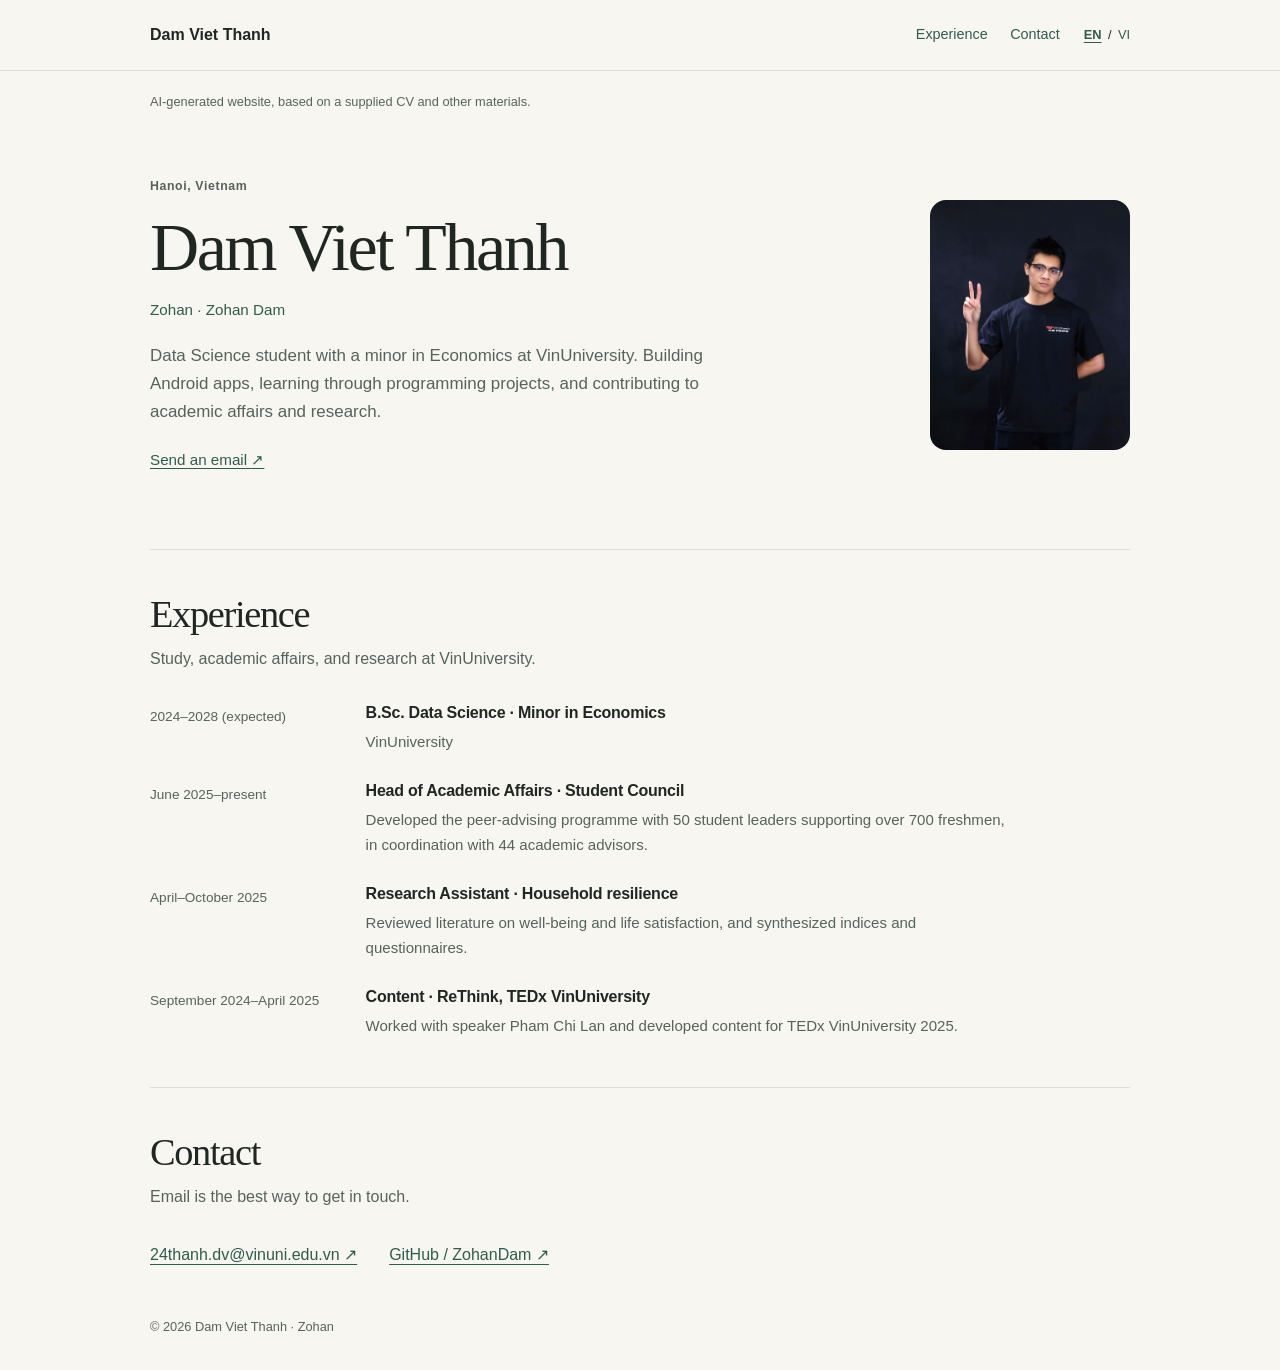
==== commit 494e3899: "Remove selected work from both language pages" ====
--- a/index.html
+++ b/index.html
@@ -4,7 +4,7 @@
   <meta charset="UTF-8">
   <meta name="viewport" content="width=device-width, initial-scale=1.0">
   <title>Dam Viet Thanh (Zohan)</title>
-  <meta name="description" content="Dam Viet Thanh, also known as Zohan or Zohan Dam. Data Science student at VinUniversity. Android apps, a Java course project, and university experience.">
+  <meta name="description" content="Dam Viet Thanh, also known as Zohan or Zohan Dam. Data Science student at VinUniversity. Academic affairs, research, and university experience.">
   <meta name="author" content="Dam Viet Thanh (Zohan)">
   <meta name="theme-color" content="#f7f6f1">
   <link rel="canonical" href="https://damthanh.com/">
@@ -14,7 +14,7 @@
   <meta property="og:type" content="website">
   <meta property="og:site_name" content="Dam Viet Thanh (Zohan)">
   <meta property="og:title" content="Dam Viet Thanh (Zohan)">
-  <meta property="og:description" content="Dam Viet Thanh, also known as Zohan or Zohan Dam. Data Science student at VinUniversity. Android apps, a Java course project, and university experience.">
+  <meta property="og:description" content="Dam Viet Thanh, also known as Zohan or Zohan Dam. Data Science student at VinUniversity. Academic affairs, research, and university experience.">
   <meta property="og:url" content="https://damthanh.com/">
   <meta property="og:locale" content="en_US">
   <meta property="og:locale:alternate" content="vi_VN">
@@ -22,7 +22,7 @@
   <meta property="og:image:alt" content="Dam Viet Thanh (Zohan)">
   <meta name="twitter:card" content="summary">
   <meta name="twitter:title" content="Dam Viet Thanh (Zohan)">
-  <meta name="twitter:description" content="Dam Viet Thanh, also known as Zohan or Zohan Dam. Data Science student at VinUniversity. Android apps, a Java course project, and university experience.">
+  <meta name="twitter:description" content="Dam Viet Thanh, also known as Zohan or Zohan Dam. Data Science student at VinUniversity. Academic affairs, research, and university experience.">
   <meta name="twitter:image" content="https://damthanh.com/images/profile.jpg">
   <link rel="stylesheet" href="css/style.css?v=20261109">
   <script type="application/ld+json">
@@ -91,7 +91,7 @@
     <nav class="nav" aria-label="Primary">
       <a class="brand" href="index.html" aria-label="Dam Viet Thanh — Home">Dam Viet Thanh</a>
       <div class="nav-links">
-        <a href="#work">Selected work</a><a href="#experience">Experience</a><a href="#contact">Contact</a>
+        <a href="#experience">Experience</a><a href="#contact">Contact</a>
       </div>
       <div class="nav-lang" aria-label="Language">
         <a href="index.html" aria-current="page" lang="en">EN</a><span aria-hidden="true">/</span><a href="index-vi.html"  lang="vi">VI</a>
@@ -109,26 +109,6 @@
         <a class="text-link" href="mailto:24thanh.dv@vinuni.edu.vn">Send an email <span aria-hidden="true">↗</span></a>
       </div>
       <img class="portrait" src="images/profile.jpg" alt="Dam Viet Thanh" width="220" height="275">
-    </section>
-    <section class="section" id="work" aria-labelledby="work-title">
-      <div class="section-heading"><h2 id="work-title">Selected work</h2><p>A few projects with public source code.</p></div>
-      <div class="work-list">
-        <article class="work-item">
-          <span class="item-number" aria-hidden="true">01</span>
-          <div><p class="eyebrow">Android</p><h3>Character</h3><p>An Android app for one character trait each week, with editable definitions and daily reminders.</p>
-            <div class="project-links"><a href="https://github.com/ZohanDam/character">Source code ↗</a><a href="https://github.com/ZohanDam/character/releases/latest">Releases ↗</a></div></div>
-        </article>
-        <article class="work-item">
-          <span class="item-number" aria-hidden="true">02</span>
-          <div><p class="eyebrow">Android</p><h3>Bible Audio</h3><p>An offline Bible reader with chapter audio, downloads, and background playback controls.</p>
-            <div class="project-links"><a href="https://github.com/ZohanDam/Onl_Offline-Bible-Audio-Android-apk">Source code ↗</a><a href="https://github.com/ZohanDam/Onl_Offline-Bible-Audio-Android-apk/releases/latest">Releases ↗</a></div></div>
-        </article>
-        <article class="work-item">
-          <span class="item-number" aria-hidden="true">03</span>
-          <div><p class="eyebrow">Java · Course project</p><h3>Music Library Management System</h3><p>A VinUniversity object-oriented programming course project: importing MP3s, organizing playlists, and playing music with Java Swing.</p>
-            <div class="project-links"><a href="https://github.com/ZohanDam/Music-Library-Management-System">Source code ↗</a></div></div>
-        </article>
-      </div>
     </section>
     <section class="section" id="experience" aria-labelledby="experience-title">
       <div class="section-heading"><h2 id="experience-title">Experience</h2><p>Study, academic affairs, and research at VinUniversity.</p></div>
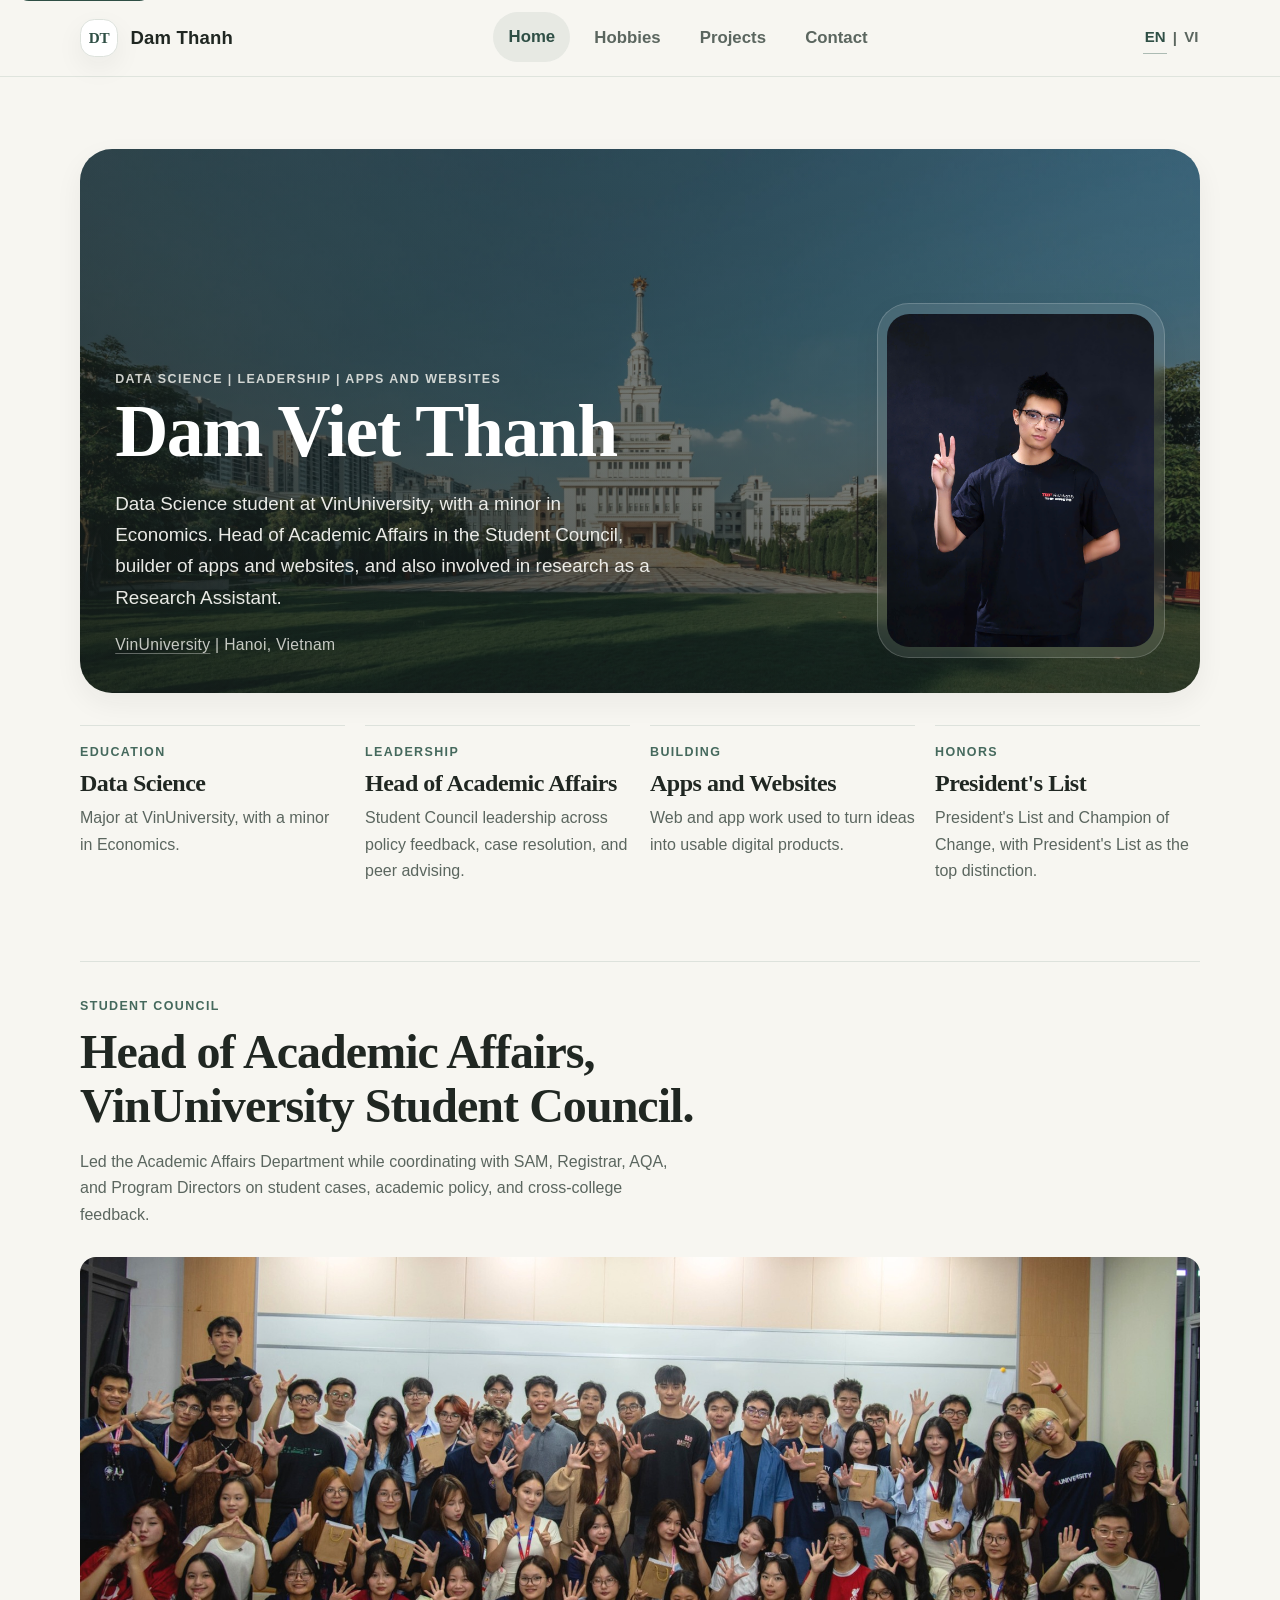
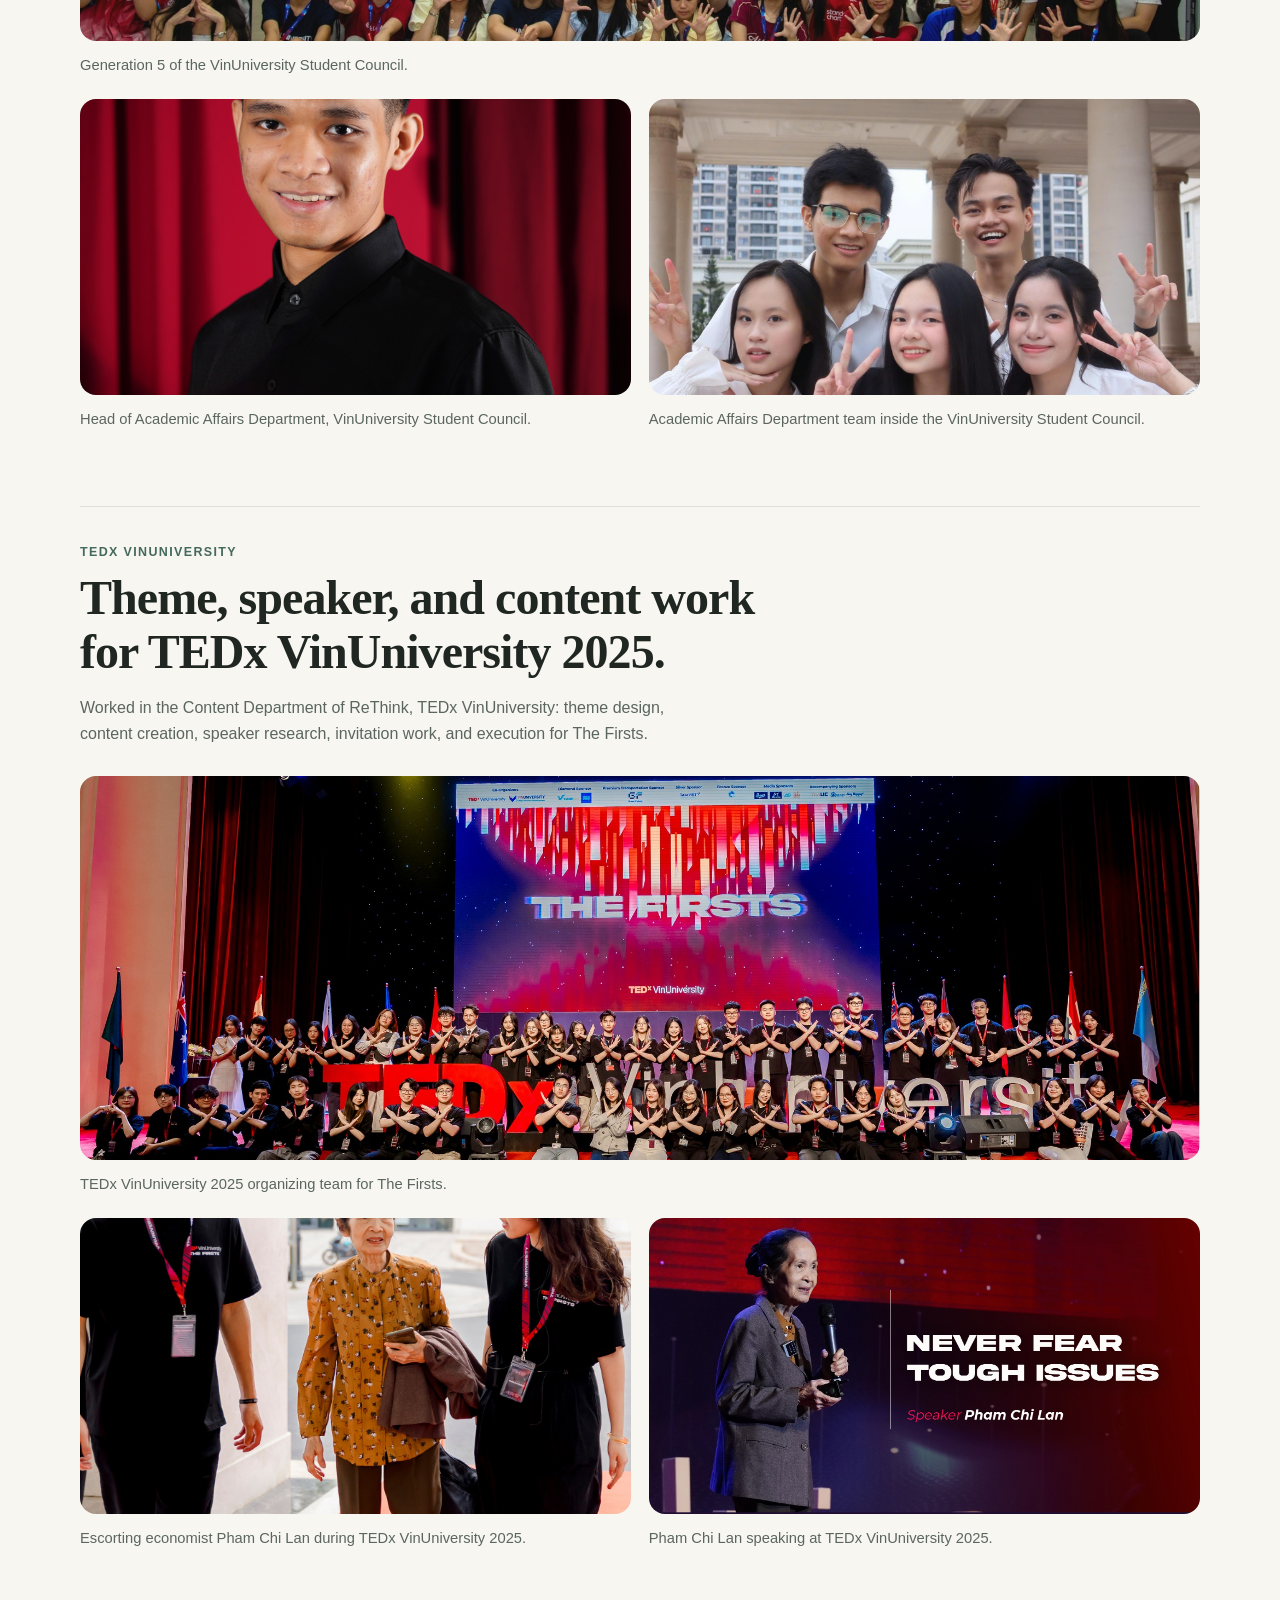
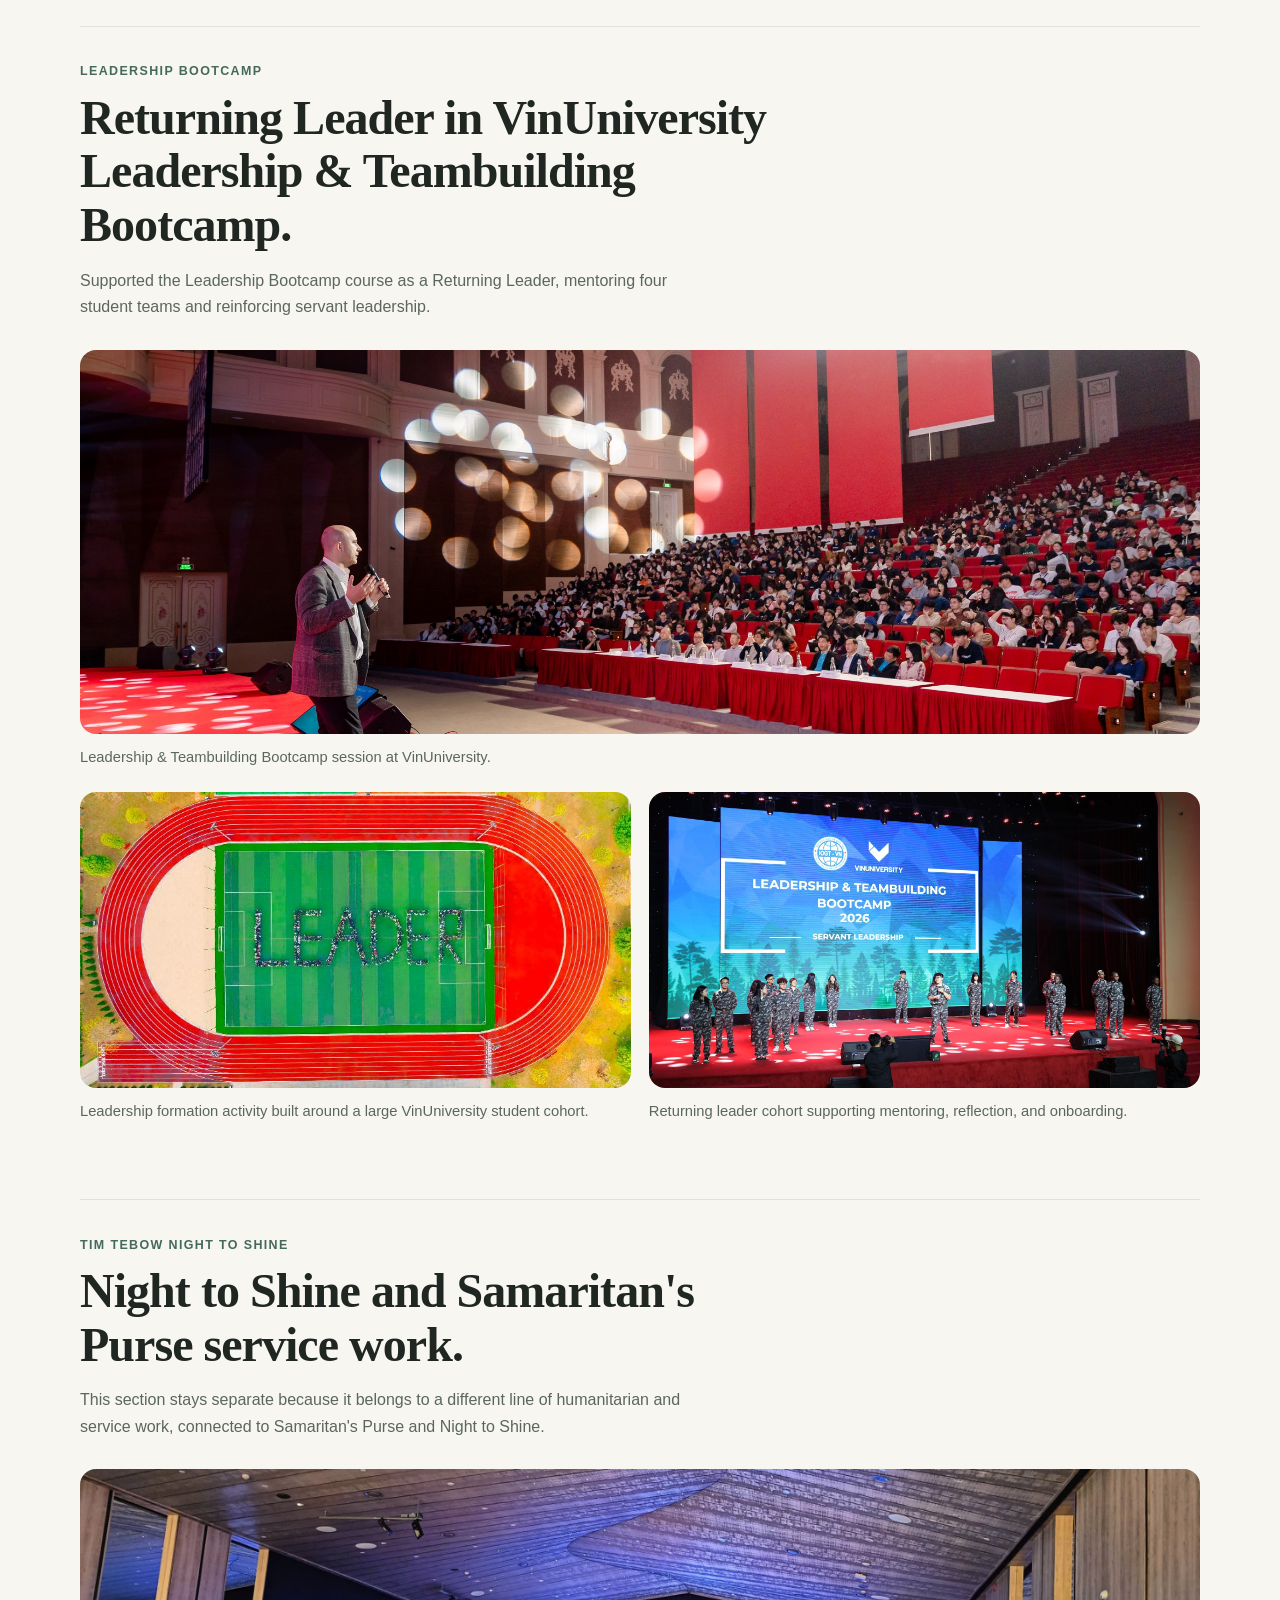
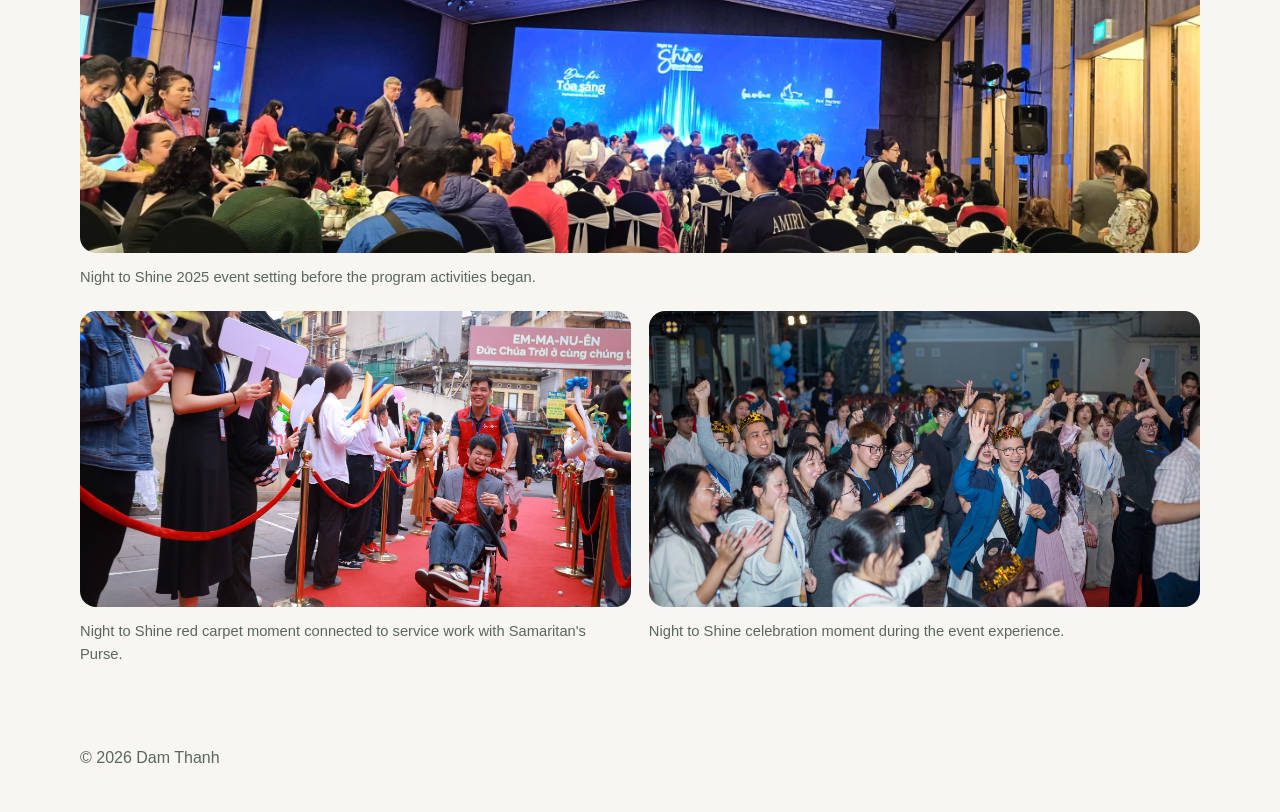
==== commit d693e6e2: "Restore website to the original pre-CV state" ====
--- a/index.html
+++ b/index.html
@@ -3,128 +3,207 @@
 <head>
   <meta charset="UTF-8">
   <meta name="viewport" content="width=device-width, initial-scale=1.0">
-  <title>Dam Viet Thanh (Zohan)</title>
-  <meta name="description" content="Dam Viet Thanh, also known as Zohan or Zohan Dam. Data Science student at VinUniversity. Academic affairs, research, and university experience.">
-  <meta name="author" content="Dam Viet Thanh (Zohan)">
+  <title>Dam Viet Thanh | Dam Thanh</title>
+  <meta name="description" content="Dam Viet Thanh is a Data Science student at VinUniversity with a minor in Economics, Head of Academic Affairs in the Student Council, and a builder of apps and websites based in Hanoi, Vietnam.">
   <meta name="theme-color" content="#f7f6f1">
-  <link rel="canonical" href="https://damthanh.com/">
-  <link rel="alternate" hreflang="en" href="https://damthanh.com/">
-  <link rel="alternate" hreflang="vi" href="https://damthanh.com/index-vi.html">
-  <link rel="alternate" hreflang="x-default" href="https://damthanh.com/">
-  <meta property="og:type" content="website">
-  <meta property="og:site_name" content="Dam Viet Thanh (Zohan)">
-  <meta property="og:title" content="Dam Viet Thanh (Zohan)">
-  <meta property="og:description" content="Dam Viet Thanh, also known as Zohan or Zohan Dam. Data Science student at VinUniversity. Academic affairs, research, and university experience.">
-  <meta property="og:url" content="https://damthanh.com/">
-  <meta property="og:locale" content="en_US">
-  <meta property="og:locale:alternate" content="vi_VN">
-  <meta property="og:image" content="https://damthanh.com/images/profile.jpg">
-  <meta property="og:image:alt" content="Dam Viet Thanh (Zohan)">
-  <meta name="twitter:card" content="summary">
-  <meta name="twitter:title" content="Dam Viet Thanh (Zohan)">
-  <meta name="twitter:description" content="Dam Viet Thanh, also known as Zohan or Zohan Dam. Data Science student at VinUniversity. Academic affairs, research, and university experience.">
-  <meta name="twitter:image" content="https://damthanh.com/images/profile.jpg">
-  <link rel="stylesheet" href="css/style.css?v=20261109">
-  <script type="application/ld+json">
-{
-  "@context": "https://schema.org",
-  "@graph": [
-    {
-      "@type": "Person",
-      "@id": "https://damthanh.com/#person",
-      "name": "Dam Viet Thanh",
-      "alternateName": [
-        "Đàm Viết Thành",
-        "Zohan",
-        "Zohan Dam"
-      ],
-      "url": "https://damthanh.com/",
-      "image": "https://damthanh.com/images/profile.jpg",
-      "description": "Data Science student with a minor in Economics and Head of Academic Affairs in the VinUniversity Student Council.",
-      "affiliation": {
-        "@type": "CollegeOrUniversity",
-        "name": "VinUniversity",
-        "url": "https://vinuni.edu.vn/"
-      },
-      "sameAs": [
-        "https://github.com/ZohanDam"
-      ]
-    },
-    {
-      "@type": "WebSite",
-      "@id": "https://damthanh.com/#website",
-      "url": "https://damthanh.com/",
-      "name": "Dam Viet Thanh",
-      "alternateName": [
-        "Đàm Viết Thành",
-        "Zohan",
-        "Zohan Dam"
-      ],
-      "inLanguage": [
-        "en",
-        "vi"
-      ],
-      "publisher": {
-        "@id": "https://damthanh.com/#person"
-      }
-    },
-    {
-      "@type": "ProfilePage",
-      "@id": "https://damthanh.com/#profile",
-      "url": "https://damthanh.com/",
-      "name": "Dam Viet Thanh (Zohan)",
-      "inLanguage": "en",
-      "isPartOf": {
-        "@id": "https://damthanh.com/#website"
-      },
-      "mainEntity": {
-        "@id": "https://damthanh.com/#person"
-      }
-    }
-  ]
-}
-  </script>
+  <link rel="canonical" href="http://localhost:3050/index.html">
+  <link rel="stylesheet" href="css/style.css">
 </head>
 <body>
   <a class="skip-link" href="#main">Skip to content</a>
+
   <header class="site-header">
     <nav class="nav" aria-label="Primary">
-      <a class="brand" href="index.html" aria-label="Dam Viet Thanh — Home">Dam Viet Thanh</a>
-      <div class="nav-links">
-        <a href="#experience">Experience</a><a href="#contact">Contact</a>
-      </div>
-      <div class="nav-lang" aria-label="Language">
-        <a href="index.html" aria-current="page" lang="en">EN</a><span aria-hidden="true">/</span><a href="index-vi.html"  lang="vi">VI</a>
+      <a class="brand" href="index.html" aria-label="Dam Thanh home">
+        <span class="brand-mark">DT</span>
+        <span class="brand-text">Dam Thanh</span>
+      </a>
+
+      <button class="nav-toggle" type="button" aria-expanded="false" aria-controls="nav-links">
+        Menu
+      </button>
+
+      <div class="nav-links" id="nav-links">
+        <a href="index.html">Home</a>
+        <a href="hobbies.html">Hobbies</a>
+        <a href="projects.html">Projects</a>
+        <a href="contact.html">Contact</a>
+      </div>
+
+      <div class="nav-lang" aria-label="Language switch">
+        <a class="is-active" href="index.html" aria-current="page">EN</a>
+        <span>|</span>
+        <a href="index-vi.html">VI</a>
       </div>
     </nav>
   </header>
+
   <main id="main" class="page-shell">
-    <p class="ai-notice">AI-generated website, based on a supplied CV and other materials.</p>
-    <section class="intro" aria-labelledby="name">
-      <div>
-        <p class="eyebrow">Hanoi, Vietnam</p>
-        <h1 id="name">Dam Viet Thanh</h1>
-        <p class="aliases">Zohan · Zohan Dam</p>
-        <p class="intro-copy">Data Science student with a minor in Economics at VinUniversity. Building Android apps, learning through programming projects, and contributing to academic affairs and research.</p>
-        <a class="text-link" href="mailto:24thanh.dv@vinuni.edu.vn">Send an email <span aria-hidden="true">↗</span></a>
-      </div>
-      <img class="portrait" src="images/profile.jpg" alt="Dam Viet Thanh" width="220" height="275">
-    </section>
-    <section class="section" id="experience" aria-labelledby="experience-title">
-      <div class="section-heading"><h2 id="experience-title">Experience</h2><p>Study, academic affairs, and research at VinUniversity.</p></div>
-      <div class="experience-list">
-        <article><p class="date">2024–2028 (expected)</p><div><h3>B.Sc. Data Science · Minor in Economics</h3><p>VinUniversity</p></div></article>
-        <article><p class="date">June 2025–present</p><div><h3>Head of Academic Affairs · Student Council</h3><p>Developed the peer-advising programme with 50 student leaders supporting over 700 freshmen, in coordination with 44 academic advisors.</p></div></article>
-        <article><p class="date">April–October 2025</p><div><h3>Research Assistant · Household resilience</h3><p>Reviewed literature on well-being and life satisfaction, and synthesized indices and questionnaires.</p></div></article>
-        <article><p class="date">September 2024–April 2025</p><div><h3>Content · ReThink, TEDx VinUniversity</h3><p>Worked with speaker Pham Chi Lan and developed content for TEDx VinUniversity 2025.</p></div></article>
-      </div>
-    </section>
-    <section class="section contact-section" id="contact" aria-labelledby="contact-title">
-      <div class="section-heading"><h2 id="contact-title">Contact</h2><p>Email is the best way to get in touch.</p></div>
-      <div class="contact-links"><a href="mailto:24thanh.dv@vinuni.edu.vn">24thanh.dv@vinuni.edu.vn ↗</a><a href="https://github.com/ZohanDam" rel="me">GitHub / ZohanDam ↗</a></div>
+    <section class="hero hero-stage reveal">
+      <div class="hero-panel">
+        <p class="eyebrow">Data Science | Leadership | Apps and Websites</p>
+        <h1>Dam Viet Thanh</h1>
+        <p class="hero-subtitle">
+          Data Science student at VinUniversity, with a minor in Economics.
+          Head of Academic Affairs in the Student Council, builder of apps and
+          websites, and also involved in research as a Research Assistant.
+        </p>
+        <p class="hero-meta"><a href="https://vinuni.edu.vn/vi/trang-chu/" target="_blank" rel="noopener noreferrer">VinUniversity</a> | Hanoi, Vietnam</p>
+      </div>
+
+      <div class="hero-aside">
+        <figure class="portrait-frame portrait-frame-hero">
+          <img src="images/profile.jpg" alt="Portrait of Dam Viet Thanh in front of a dark background.">
+        </figure>
+      </div>
+    </section>
+
+    <section class="summary-strip reveal" aria-label="Profile summary">
+      <article class="summary-item">
+        <p class="card-label">Education</p>
+        <h2>Data Science</h2>
+        <p>Major at VinUniversity, with a minor in Economics.</p>
+      </article>
+
+      <article class="summary-item">
+        <p class="card-label">Leadership</p>
+        <h2>Head of Academic Affairs</h2>
+        <p>Student Council leadership across policy feedback, case resolution, and peer advising.</p>
+      </article>
+
+      <article class="summary-item">
+        <p class="card-label">Building</p>
+        <h2>Apps and Websites</h2>
+        <p>Web and app work used to turn ideas into usable digital products.</p>
+      </article>
+
+      <article class="summary-item">
+        <p class="card-label">Honors</p>
+        <h2>President's List</h2>
+        <p>President's List and Champion of Change, with President's List as the top distinction.</p>
+      </article>
+    </section>
+
+    <section class="story-section story-section-student-council reveal">
+      <div class="section-heading">
+        <p class="eyebrow">Student Council</p>
+        <h2>Head of Academic Affairs, VinUniversity Student Council.</h2>
+        <p class="section-copy">
+          Led the Academic Affairs Department while coordinating with SAM,
+          Registrar, AQA, and Program Directors on student cases, academic
+          policy, and cross-college feedback.
+        </p>
+      </div>
+
+      <div class="media-grid">
+        <figure class="media-card media-card-wide">
+          <img src="images/full-sc.jpg" alt="VinUniversity Student Council group photo.">
+          <figcaption>Generation 5 of the VinUniversity Student Council.</figcaption>
+        </figure>
+
+        <figure class="media-card">
+          <img src="images/head-of-aa.jpg" alt="Portrait of Dam Viet Thanh as Head of Academic Affairs.">
+          <figcaption>Head of Academic Affairs Department, VinUniversity Student Council.</figcaption>
+        </figure>
+
+        <figure class="media-card">
+          <img src="images/aad-full-dept.jfif" alt="Academic Affairs Department group photo.">
+          <figcaption>Academic Affairs Department team inside the VinUniversity Student Council.</figcaption>
+        </figure>
+      </div>
+    </section>
+
+    <section class="story-section story-section-tedx reveal">
+      <div class="section-heading">
+        <p class="eyebrow">TEDx VinUniversity</p>
+        <h2>Theme, speaker, and content work for TEDx VinUniversity 2025.</h2>
+        <p class="section-copy">
+          Worked in the Content Department of ReThink, TEDx VinUniversity:
+          theme design, content creation, speaker research, invitation work,
+          and execution for The Firsts.
+        </p>
+      </div>
+
+      <div class="media-grid">
+        <figure class="media-card media-card-wide">
+          <img src="images/full-tedx.jpg" alt="TEDx VinUniversity team on stage.">
+          <figcaption>TEDx VinUniversity 2025 organizing team for The Firsts.</figcaption>
+        </figure>
+
+        <figure class="media-card media-card-tall">
+          <img src="images/escort-pham-chi-lan.jpg" alt="Dam Viet Thanh escorting Madam Pham Chi Lan at TEDx VinUniversity.">
+          <figcaption>Escorting economist Pham Chi Lan during TEDx VinUniversity 2025.</figcaption>
+        </figure>
+
+        <figure class="media-card">
+          <img src="images/pham-chi-lan-stage.jpg" alt="Pham Chi Lan speaking on the TEDx VinUniversity stage.">
+          <figcaption>Pham Chi Lan speaking at TEDx VinUniversity 2025.</figcaption>
+        </figure>
+      </div>
+    </section>
+
+    <section class="story-section story-section-bootcamp reveal">
+      <div class="section-heading">
+        <p class="eyebrow">Leadership Bootcamp</p>
+        <h2>Returning Leader in VinUniversity Leadership &amp; Teambuilding Bootcamp.</h2>
+        <p class="section-copy">
+          Supported the Leadership Bootcamp course as a Returning Leader,
+          mentoring four student teams and reinforcing servant leadership.
+        </p>
+      </div>
+
+      <div class="media-grid">
+        <figure class="media-card media-card-wide">
+          <img src="images/leadership-bootcamp-auditorium.jpg" alt="Leadership Bootcamp auditorium session at VinUniversity.">
+          <figcaption>Leadership &amp; Teambuilding Bootcamp session at VinUniversity.</figcaption>
+        </figure>
+
+        <figure class="media-card">
+          <img src="images/leader-700-students.jpg" alt="Aerial image spelling leader on a field.">
+          <figcaption>Leadership formation activity built around a large VinUniversity student cohort.</figcaption>
+        </figure>
+
+        <figure class="media-card">
+          <img src="images/full-leader-ambassadors.jpg" alt="Leader ambassadors group photo.">
+          <figcaption>Returning leader cohort supporting mentoring, reflection, and onboarding.</figcaption>
+        </figure>
+      </div>
+    </section>
+
+    <section class="story-section story-section-night-to-shine reveal">
+      <div class="section-heading">
+        <p class="eyebrow">Tim Tebow Night to Shine</p>
+        <h2>Night to Shine and Samaritan's Purse service work.</h2>
+        <p class="section-copy">
+          This section stays separate because it belongs to a different line of
+          humanitarian and service work, connected to Samaritan's Purse and
+          Night to Shine.
+        </p>
+      </div>
+
+      <div class="media-grid">
+        <figure class="media-card media-card-wide">
+          <img src="images/night-to-shine-2025.jpg" alt="Night to Shine 2025 event hall and audience.">
+          <figcaption>Night to Shine 2025 event setting before the program activities began.</figcaption>
+        </figure>
+
+        <figure class="media-card">
+          <img src="images/night-to-shine-red-carpet.jpg" alt="Night to Shine red carpet moment.">
+          <figcaption>Night to Shine red carpet moment connected to service work with Samaritan's Purse.</figcaption>
+        </figure>
+
+        <figure class="media-card">
+          <img src="images/night-to-shine-dancing.jpg" alt="Night to Shine dancing moment.">
+          <figcaption>Night to Shine celebration moment during the event experience.</figcaption>
+        </figure>
+      </div>
     </section>
   </main>
-  <footer class="site-footer"><p>© <span id="year">2026</span> Dam Viet Thanh · Zohan</p></footer>
-  <script src="js/script.js?v=20261109"></script>
+
+  <footer class="site-footer">
+    <p>&copy; <span id="year"></span> Dam Thanh</p>
+  </footer>
+
+  <script src="js/script.js"></script>
 </body>
 </html>
--- a/css/style.css
+++ b/css/style.css
@@ -1,70 +1,679 @@
 :root {
-  --bg: #f7f6f1; --text: #202722; --muted: #56635b; --line: #d9dfd8; --accent: #315c4b;
+  --bg: #f7f6f1;
+  --surface: #fcfbf7;
+  --surface-strong: #ffffff;
+  --text: #202722;
+  --muted: #5b665f;
+  --line: #dde2dc;
+  --accent: #45695d;
+  --accent-strong: #2f4f45;
+  --shadow: 0 10px 28px rgba(26, 39, 33, 0.06);
+  --radius: 1.1rem;
+  --radius-large: 1.5rem;
+  --max-width: 1120px;
+}
+
+*,
+*::before,
+*::after {
+  box-sizing: border-box;
+}
+
+html {
+  scroll-behavior: smooth;
+}
+
+body {
+  margin: 0;
+  background: var(--bg);
+  color: var(--text);
   font-family: "Segoe UI", "Helvetica Neue", Arial, sans-serif;
-  color: var(--text); background: var(--bg); line-height: 1.65;
-}
-* { box-sizing: border-box; }
-html { scroll-behavior: smooth; }
-body { margin: 0; }
-a { color: var(--accent); text-underline-offset: 0.23em; }
-a:hover { text-decoration-thickness: 2px; }
-a:focus-visible { outline: 2px solid var(--accent); outline-offset: 5px; border-radius: 2px; }
-p, h1, h2, h3 { margin: 0; }
-h1,h2,h3 { line-height: 1.18; }
-h1,h2 { font-family: "Iowan Old Style", "Palatino Linotype", Georgia, serif; font-weight: 500; letter-spacing: -0.035em; }
-h1 { font-size: clamp(2.7rem, 5.8vw, 4.25rem); }
-h2 { font-size: clamp(1.9rem, 3vw, 2.5rem); }
-h3 { font-size: 1.16rem; font-weight: 650; letter-spacing: -0.015em; }
-.skip-link { position: absolute; top: -5rem; left: 1rem; background: var(--text); color: white; padding: .6rem 1rem; z-index: 10; }
-.skip-link:focus { top: .5rem; }
-.site-header { border-bottom: 1px solid var(--line); }
-.nav,.page-shell,.site-footer { width: min(980px, calc(100% - 3rem)); margin: auto; }
-.nav { display: flex; align-items: center; flex-wrap: wrap; gap: 1.5rem; padding: 1.35rem 0; }
-.brand { color: var(--text); font-weight: 650; text-decoration: none; }
-.nav-links { display: flex; flex-wrap: wrap; gap: 1.4rem; margin-left: auto; font-size: .9rem; }
-.nav-links a,.nav-lang a { text-decoration: none; }
-.nav-links a:hover,.nav-lang a:hover { text-decoration: underline; }
-.nav-lang { display: flex; gap: .4rem; font-size: .8rem; }
-.nav-lang [aria-current] { font-weight: 750; text-decoration: underline; }
-.page-shell { padding-top: 1.3rem; }
-.ai-notice { color: var(--muted); font-size: .8rem; max-width: 48rem; }
-.intro { display: grid; grid-template-columns: minmax(0,1fr) 200px; align-items: center; gap: 3.5rem; padding: 4rem 0 4.75rem; }
-.eyebrow { color: var(--muted); font-size: .77rem; font-weight: 600; letter-spacing: .05em; }
-.intro h1 { margin-top: .65rem; }
-.aliases { color: var(--accent); margin-top: .6rem; font-size: .95rem; }
-.intro-copy { color: var(--muted); max-width: 36rem; margin: 1.25rem 0 1.3rem; font-size: 1.06rem; }
-.portrait { display: block; width: 100%; height: auto; aspect-ratio: 4 / 5; object-fit: cover; border-radius: 1rem; }
-.text-link { font-size: .95rem; }
-.section { border-top: 1px solid var(--line); padding: 2.6rem 0 3rem; scroll-margin-top: 2rem; }
-.section-heading { margin-bottom: 2rem; }
-.section-heading p { color: var(--muted); margin-top: .55rem; }
-.work-list { display: grid; gap: 1.7rem; }
-.work-item { display: grid; grid-template-columns: 2.2rem minmax(0,1fr); gap: 1rem; padding-bottom: 1.7rem; border-bottom: 1px solid var(--line); }
-.work-item:last-child { border-bottom: none; padding-bottom: 0; }
-.item-number { color: var(--muted); font-size: .8rem; padding-top: .1rem; }
-.work-item h3 { margin-top: .25rem; }
-.work-item div > p:not(.eyebrow) { margin-top: .6rem; color: var(--muted); max-width: 43rem; }
-.project-links { display: flex; flex-wrap: wrap; gap: 1.3rem; margin-top: .7rem; font-size: .87rem; }
-.experience-list { display: grid; gap: 1.7rem; }
-.experience-list article { display: grid; grid-template-columns: 190px minmax(0,1fr); gap: 1.6rem; }
-.date { color: var(--muted); font-size: .85rem; padding-top: .1rem; }
-.experience-list h3 { font-size: 1rem; }
-.experience-list div p { margin-top: .45rem; color: var(--muted); font-size: .94rem; max-width: 40rem; }
-.contact-links { display: flex; flex-wrap: wrap; gap: 1rem 2rem; overflow-wrap: anywhere; }
-.site-footer { padding: 0 0 2rem; color: var(--muted); font-size: .8rem; }
-@media(max-width: 700px) {
-  .nav,.page-shell,.site-footer { width: calc(100% - 2rem); }
-  .nav { gap: .9rem; padding: 1rem 0; }
-  .nav-lang { margin-left: auto; }
-  .nav-links { order: 3; flex: 0 0 100%; margin-left: 0; gap: 1.25rem; font-size: .85rem; }
-  .intro { grid-template-columns: minmax(0,1fr) 130px; gap: 1.5rem; padding: 2.75rem 0 3rem; align-items: start; }
-  .intro-copy { font-size: 1rem; }
-  .experience-list article { grid-template-columns: 1fr; gap: .3rem; }
-  .section { padding: 2rem 0 2.5rem; }
-}
-@media(max-width: 480px) {
-  .intro { grid-template-columns: 1fr; gap: 1.75rem; }
-  .portrait { width: 150px; }
-  .work-item { grid-template-columns: 1.5rem minmax(0,1fr); gap: .5rem; }
-}
-@media(prefers-reduced-motion: reduce) { html { scroll-behavior: auto; } }
+  line-height: 1.65;
+  text-rendering: optimizeLegibility;
+}
+
+img {
+  display: block;
+  max-width: 100%;
+}
+
+a {
+  color: inherit;
+  text-decoration: none;
+}
+
+button,
+input,
+textarea {
+  font: inherit;
+}
+
+h1,
+h2,
+h3 {
+  margin: 0;
+  font-family: "Iowan Old Style", "Palatino Linotype", "Book Antiqua", Georgia, serif;
+  font-weight: 600;
+  letter-spacing: -0.02em;
+  line-height: 1.12;
+}
+
+p {
+  margin: 0;
+}
+
+.skip-link {
+  position: absolute;
+  top: -3rem;
+  left: 1rem;
+  z-index: 20;
+  padding: 0.7rem 0.95rem;
+  border-radius: 0.8rem;
+  background: var(--accent-strong);
+  color: #fff;
+}
+
+.skip-link:focus {
+  top: 1rem;
+}
+
+.site-header {
+  position: sticky;
+  top: 0;
+  z-index: 10;
+  border-bottom: 1px solid rgba(221, 226, 220, 0.92);
+  background: rgba(247, 246, 241, 0.92);
+  backdrop-filter: blur(14px);
+}
+
+.nav {
+  width: min(var(--max-width), calc(100% - 2rem));
+  margin: 0 auto;
+  min-height: 4.75rem;
+  display: flex;
+  align-items: center;
+  justify-content: flex-start;
+  gap: 0.75rem;
+}
+
+.brand {
+  display: inline-flex;
+  align-items: center;
+  gap: 0.75rem;
+  flex: 0 0 auto;
+  min-width: 9.5rem;
+}
+
+.brand-mark {
+  width: 2.4rem;
+  height: 2.4rem;
+  display: grid;
+  place-items: center;
+  border: 1px solid var(--line);
+  border-radius: 0.9rem;
+  background: var(--surface-strong);
+  color: var(--accent-strong);
+  font-family: "Iowan Old Style", Georgia, serif;
+  font-size: 0.95rem;
+  font-weight: 700;
+  box-shadow: var(--shadow);
+}
+
+.brand-text {
+  font-size: 1.16rem;
+  font-weight: 650;
+  letter-spacing: 0.01em;
+}
+
+.nav-toggle {
+  display: none;
+  padding: 0.7rem 0.95rem;
+  border: 1px solid var(--line);
+  border-radius: 0.9rem;
+  background: var(--surface);
+  color: var(--text);
+}
+
+.nav-links {
+  display: flex;
+  align-items: center;
+  justify-content: center;
+  gap: 0.55rem;
+  flex: 1;
+  width: 100%;
+}
+
+.nav-lang {
+  display: inline-flex;
+  align-items: center;
+  gap: 0.35rem;
+  flex: 0 0 auto;
+  color: var(--muted);
+  font-size: 0.94rem;
+  font-weight: 600;
+}
+
+.nav-lang a {
+  padding: 0.22rem 0.1rem;
+  border-bottom: 1px solid transparent;
+  transition: color 180ms ease, border-color 180ms ease;
+}
+
+.nav-lang a:hover,
+.nav-lang a:focus-visible,
+.nav-lang a.is-active {
+  color: var(--accent-strong);
+  border-color: rgba(69, 105, 93, 0.42);
+}
+
+.nav-links a {
+  padding: 0.72rem 0.95rem;
+  border-radius: 999px;
+  color: var(--muted);
+  font-size: 1.05rem;
+  font-weight: 600;
+  transition: color 180ms ease, background-color 180ms ease, transform 180ms ease;
+}
+
+.nav-links a:hover,
+.nav-links a:focus-visible,
+.nav-links a.is-active {
+  color: var(--accent-strong);
+  background: rgba(69, 105, 93, 0.09);
+  transform: translateY(-1px);
+}
+
+.page-shell {
+  width: min(var(--max-width), calc(100% - 2rem));
+  margin: 0 auto;
+  padding: 4.5rem 0 5rem;
+}
+
+.hero,
+.page-intro,
+.section,
+.section-grid,
+.detail-grid,
+.project-stack,
+.contact-layout {
+  margin-top: 0;
+}
+
+.hero {
+  max-width: 48rem;
+}
+
+.hero-stage {
+  max-width: none;
+  min-height: 34rem;
+  display: grid;
+  grid-template-columns: minmax(0, 1.15fr) minmax(220px, 0.6fr);
+  align-items: end;
+  gap: 2rem;
+  padding: 2.2rem;
+  border-radius: 2rem;
+  overflow: hidden;
+  background-image:
+    linear-gradient(180deg, rgba(20, 29, 25, 0.24) 0%, rgba(20, 29, 25, 0.52) 100%),
+    linear-gradient(90deg, rgba(20, 29, 25, 0.58) 0%, rgba(20, 29, 25, 0.34) 54%, rgba(20, 29, 25, 0.18) 100%),
+    url("../images/vinuni-upfront.webp");
+  background-size: cover;
+  background-position: center center;
+  box-shadow: var(--shadow);
+}
+
+.hero-panel {
+  max-width: 38rem;
+  color: #f7f7f2;
+}
+
+.hero-panel .eyebrow {
+  color: rgba(247, 247, 242, 0.82);
+}
+
+.hero-stage h1 {
+  color: #ffffff;
+}
+
+.hero-subtitle {
+  margin-top: 1rem;
+  max-width: 34rem;
+  color: rgba(247, 247, 242, 0.94);
+  font-size: 1.18rem;
+  line-height: 1.65;
+}
+
+.hero-stage .lead {
+  max-width: 32rem;
+  color: rgba(247, 247, 242, 0.84);
+}
+
+.hero-meta {
+  margin-top: 1.2rem;
+  color: rgba(247, 247, 242, 0.78);
+  font-size: 0.98rem;
+  letter-spacing: 0.02em;
+}
+
+.hero-meta a {
+  color: inherit;
+  text-decoration: underline;
+  text-decoration-color: rgba(247, 247, 242, 0.35);
+  text-underline-offset: 0.16em;
+}
+
+.hero-meta a:hover,
+.hero-meta a:focus-visible {
+  text-decoration-color: rgba(247, 247, 242, 0.82);
+}
+
+.hero-aside {
+  display: flex;
+  justify-content: flex-end;
+  align-items: end;
+}
+
+.portrait-frame {
+  width: min(100%, 25rem);
+  margin: 0;
+  padding: 0.9rem;
+  border: 1px solid var(--line);
+  border-radius: 2rem;
+  background: rgba(255, 255, 255, 0.72);
+  box-shadow: var(--shadow);
+}
+
+.portrait-frame-hero {
+  width: min(100%, 18rem);
+  padding: 0.6rem;
+  background: rgba(255, 255, 255, 0.1);
+  border-color: rgba(255, 255, 255, 0.18);
+  backdrop-filter: blur(6px);
+}
+
+.portrait-frame img {
+  width: 100%;
+  aspect-ratio: 4 / 5;
+  object-fit: cover;
+  object-position: center top;
+  border-radius: 1.4rem;
+}
+
+.summary-strip {
+  display: grid;
+  grid-template-columns: repeat(auto-fit, minmax(220px, 1fr));
+  gap: 1.25rem;
+  margin-top: 2rem;
+}
+
+.summary-item {
+  padding-top: 1rem;
+  border-top: 1px solid var(--line);
+}
+
+.story-section {
+  margin-top: 4.75rem;
+  padding-top: 2.15rem;
+  border-top: 1px solid var(--line);
+}
+
+.media-grid {
+  display: grid;
+  grid-template-columns: repeat(2, minmax(0, 1fr));
+  gap: 1.4rem 1.1rem;
+  margin-top: 1.8rem;
+}
+
+.media-card {
+  grid-column: span 1;
+  margin: 0;
+}
+
+.media-card-wide {
+  grid-column: 1 / -1;
+}
+
+.media-card-tall {
+  grid-column: span 1;
+}
+
+.media-card img {
+  width: 100%;
+  height: 18.5rem;
+  object-fit: cover;
+  object-position: center;
+  border-radius: 1rem;
+}
+
+.media-card-wide img {
+  height: 24rem;
+}
+
+.media-card-tall img {
+  height: 18.5rem;
+}
+
+.media-card figcaption {
+  padding: 0.8rem 0 0;
+  color: var(--muted);
+  font-size: 0.92rem;
+  line-height: 1.55;
+}
+
+.summary-item h2 {
+  margin-top: 0.45rem;
+  font-size: clamp(1.2rem, 2vw, 1.5rem);
+}
+
+.summary-item p:last-child {
+  margin-top: 0.55rem;
+  color: var(--muted);
+}
+
+.eyebrow,
+.card-label,
+.project-type,
+.project-year {
+  font-size: 0.78rem;
+  font-weight: 700;
+  letter-spacing: 0.11em;
+  text-transform: uppercase;
+}
+
+.eyebrow,
+.card-label,
+.project-type {
+  color: var(--accent);
+}
+
+.hero h1,
+.page-intro h1 {
+  font-size: clamp(2.5rem, 6vw, 4.6rem);
+}
+
+.lead {
+  margin-top: 1.3rem;
+  max-width: 42rem;
+  color: var(--muted);
+  font-size: 1.08rem;
+}
+
+.button {
+  display: inline-flex;
+  align-items: center;
+  justify-content: center;
+  min-height: 3rem;
+  padding: 0.8rem 1.15rem;
+  border: 1px solid transparent;
+  border-radius: 999px;
+  background: var(--accent-strong);
+  color: #fff;
+  box-shadow: var(--shadow);
+  transition: transform 180ms ease, opacity 180ms ease, background-color 180ms ease;
+}
+
+.button:hover,
+.button:focus-visible {
+  transform: translateY(-1px);
+}
+
+.button-secondary {
+  border-color: var(--line);
+  background: transparent;
+  color: var(--text);
+  box-shadow: none;
+}
+
+.section-grid,
+.detail-grid,
+.contact-layout {
+  display: grid;
+  grid-template-columns: repeat(3, minmax(0, 1fr));
+  gap: 1rem;
+  margin-top: 3rem;
+}
+
+.feature-card,
+.detail-card,
+.contact-card,
+.statement-panel,
+.project-card,
+.contact-form {
+  border: 0;
+  border-top: 1px solid var(--line);
+  border-radius: 0;
+  background: transparent;
+  box-shadow: none;
+}
+
+.feature-card,
+.detail-card,
+.contact-card,
+.project-card {
+  padding: 1.15rem 0 0;
+}
+
+.feature-card h2,
+.statement-panel h2,
+.detail-card h2,
+.project-card h2,
+.contact-card h2 {
+  margin-top: 0.55rem;
+  font-size: clamp(1.35rem, 3vw, 1.9rem);
+}
+
+.feature-card p:not(.card-label),
+.detail-card p:not(.card-label),
+.project-card p,
+.contact-card p {
+  margin-top: 0.8rem;
+  color: var(--muted);
+}
+
+.section {
+  margin-top: 3rem;
+}
+
+.section-heading {
+  max-width: 44rem;
+}
+
+.section-heading h2 {
+  margin-top: 0.55rem;
+  font-size: clamp(1.9rem, 4vw, 3rem);
+}
+
+.section-copy {
+  margin-top: 1rem;
+  max-width: 38rem;
+  color: var(--muted);
+}
+
+.detail-grid,
+.contact-layout {
+  grid-template-columns: repeat(2, minmax(0, 1fr));
+}
+
+.project-stack {
+  display: grid;
+  gap: 2rem;
+  margin-top: 3rem;
+}
+
+.project-card {
+  padding: 1.2rem 0 0;
+}
+
+.project-meta {
+  display: flex;
+  align-items: center;
+  justify-content: space-between;
+  gap: 1rem;
+}
+
+.project-year {
+  color: var(--muted);
+}
+
+.contact-form {
+  max-width: 42rem;
+  padding: 1.2rem 0 0;
+}
+
+.form-row + .form-row {
+  margin-top: 1rem;
+}
+
+.form-row label {
+  display: block;
+  margin-bottom: 0.45rem;
+  font-weight: 600;
+}
+
+.form-row input,
+.form-row textarea {
+  width: 100%;
+  padding: 0.9rem 1rem;
+  border: 1px solid var(--line);
+  border-radius: var(--radius);
+  background: #fff;
+  color: var(--muted);
+}
+
+.form-row input:disabled,
+.form-row textarea:disabled,
+.contact-form .button:disabled {
+  cursor: not-allowed;
+  opacity: 0.7;
+}
+
+.contact-form .button {
+  margin-top: 1rem;
+}
+
+.site-footer {
+  width: min(var(--max-width), calc(100% - 2rem));
+  margin: 0 auto;
+  padding: 0 0 2.5rem;
+  color: var(--muted);
+}
+
+.reveal {
+  opacity: 0;
+  transform: translateY(18px);
+  transition: opacity 480ms ease, transform 480ms ease;
+}
+
+.reveal.is-visible {
+  opacity: 1;
+  transform: translateY(0);
+}
+
+:focus-visible {
+  outline: 2px solid rgba(69, 105, 93, 0.38);
+  outline-offset: 3px;
+}
+
+@media (prefers-reduced-motion: reduce) {
+  html {
+    scroll-behavior: auto;
+  }
+
+  *,
+  *::before,
+  *::after {
+    animation: none !important;
+    transition: none !important;
+  }
+
+  .reveal {
+    opacity: 1;
+    transform: none;
+  }
+}
+
+@media (max-width: 860px) {
+  .nav {
+    min-height: 4.4rem;
+    flex-wrap: wrap;
+    padding: 0.8rem 0;
+  }
+
+  .nav-toggle {
+    display: inline-flex;
+  }
+
+  .nav-links {
+    width: 100%;
+    display: none;
+    flex-direction: column;
+    align-items: stretch;
+    padding-bottom: 0.4rem;
+  }
+
+  .nav-links.is-open {
+    display: flex;
+  }
+
+  .nav-links a {
+    border-radius: 1rem;
+  }
+
+  .nav-lang {
+    margin-left: auto;
+  }
+
+  .section-grid,
+  .summary-strip,
+  .media-grid,
+  .detail-grid,
+  .contact-layout {
+    grid-template-columns: 1fr;
+  }
+
+  .media-card,
+  .media-card-wide,
+  .media-card-tall {
+    grid-column: 1 / -1;
+  }
+
+}
+
+@media (max-width: 640px) {
+  .page-shell {
+    padding-top: 3.25rem;
+  }
+
+  .hero h1,
+  .page-intro h1 {
+    font-size: clamp(2.2rem, 11vw, 3.4rem);
+  }
+
+  .hero-stage {
+    grid-template-columns: 1fr;
+    min-height: auto;
+    gap: 1.5rem;
+    padding: 1.35rem;
+    border-radius: 1.5rem;
+  }
+
+  .hero-aside {
+    justify-content: flex-start;
+  }
+
+  .portrait-frame-hero {
+    width: min(100%, 12.5rem);
+  }
+
+  .lead {
+    font-size: 1rem;
+  }
+
+  .feature-card,
+  .detail-card,
+  .contact-card,
+  .project-card,
+  .contact-form {
+    padding: 1rem 0 0;
+  }
+}
